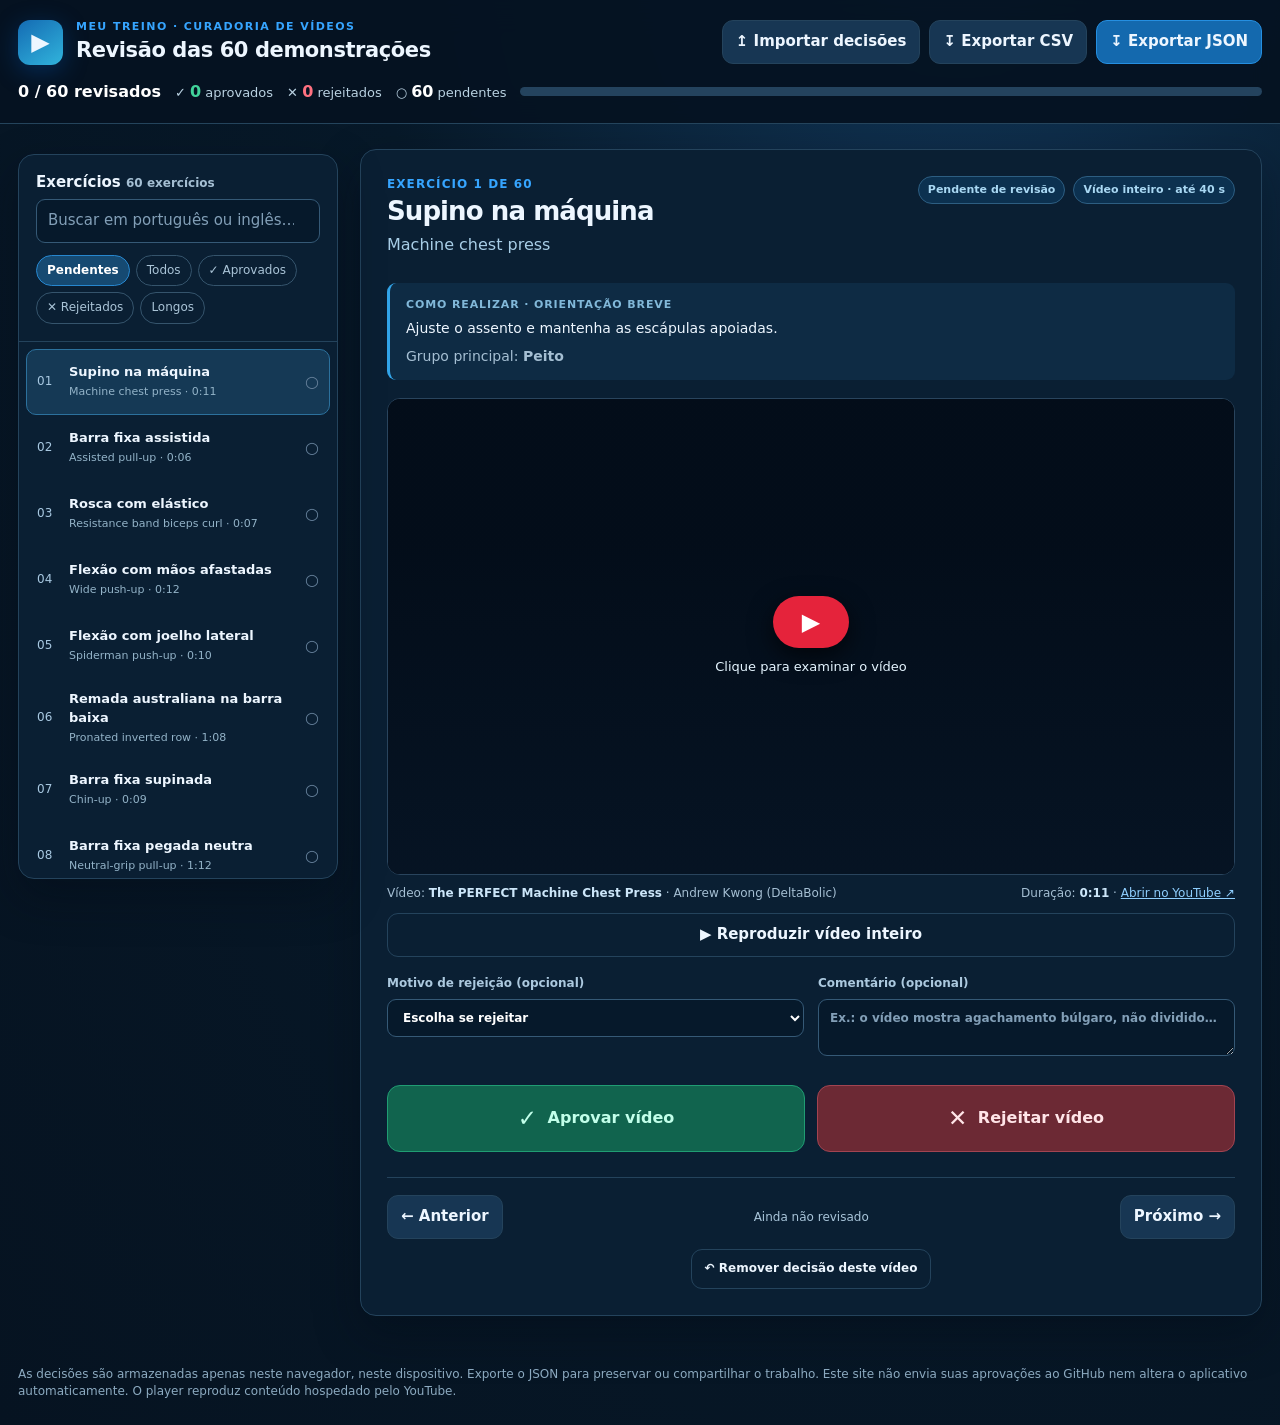
==== docs/revisor-videos/index.html @ c3086490 "Adiciona site de revisao dos 60 videos" ====
<!doctype html>
<html lang="pt-BR">
<head>
<meta charset="utf-8"><meta name="viewport" content="width=device-width,initial-scale=1">
<meta name="theme-color" content="#061321"><meta name="description" content="Revisor manual de 60 vídeos demonstrativos de exercícios para o aplicativo Meu Treino.">
<title>Revisor de vídeos — Meu Treino</title>
<style>:root{color-scheme:dark;--bg:#061321;--panel:#0c2135;--panel2:#102c44;--panel3:#173653;--line:#24435c;--text:#edf6ff;--muted:#a5bfd3;--blue:#36a5ff;--green:#41d39a;--red:#ff7180;--yellow:#ffcf6e;--r:16px}*{box-sizing:border-box}html{scroll-behavior:smooth}body{margin:0;background:radial-gradient(ellipse at 75% -20%,#133b60 0%,#071929 45%,#061321 100%);color:var(--text);font:15px/1.45 system-ui,-apple-system,"Segoe UI",sans-serif}button,input,textarea,select{font:inherit}button{cursor:pointer}button:focus-visible,input:focus-visible,select:focus-visible,textarea:focus-visible,a:focus-visible{outline:3px solid #7cc7ff;outline-offset:2px}a{color:#8fcfff}header{border-bottom:1px solid #24445c;background:rgba(6,19,33,.94);padding:19px max(18px,calc((100vw - 1360px)/2));position:sticky;top:0;z-index:10;backdrop-filter:blur(16px)}.head-row{display:flex;gap:20px;justify-content:space-between;align-items:center;flex-wrap:wrap}.brand{display:flex;align-items:center;gap:13px}.mark{display:grid;place-items:center;width:45px;height:45px;border-radius:12px;background:linear-gradient(145deg,#146bb3,#31b4dc);font-size:24px;box-shadow:0 6px 25px #0652ad66}.eyebrow{font-size:11px;text-transform:uppercase;letter-spacing:.13em;color:var(--blue);font-weight:700}h1{font-size:21px;margin:0;font-weight:800;letter-spacing:-.02em}h2{margin:0 0 2px;font-size:26px;letter-spacing:-.035em}h3{margin:0 0 6px;font-size:15px}.muted{color:var(--muted)}.small{font-size:12px}.head-actions{display:flex;gap:9px;align-items:center;flex-wrap:wrap}.btn{border:1px solid var(--line);background:var(--panel3);color:var(--text);padding:10px 13px;border-radius:11px;font-weight:650;transition:.15s ease}.btn:hover{filter:brightness(1.17)}.btn:disabled{opacity:.45;cursor:not-allowed}.btn.primary{background:#1469ae;border-color:#258fe1}.btn.ghost{background:transparent}.stats{display:flex;gap:14px;align-items:center;flex-wrap:wrap;margin-top:15px}.stat{font-size:13px;color:#bad2e2}.stat strong{font-size:16px;color:white}.stat.ok strong{color:var(--green)}.stat.no strong{color:var(--red)}.track{background:#24435e;border-radius:99px;height:9px;overflow:hidden;flex:1;min-width:150px}.track-fill{height:100%;background:linear-gradient(90deg,#1a85dd,#47d4b4);width:0;transition:width .2s}.wrap{max-width:1380px;margin:0 auto;padding:25px 18px 50px;display:grid;grid-template-columns:minmax(265px,320px) minmax(0,1fr);gap:22px;align-items:start}.sidebar,.maincard{border:1px solid var(--line);background:#0a1f33;border-radius:var(--r);box-shadow:0 18px 45px #020b1560}.sidebar{position:sticky;top:154px;max-height:calc(100vh - 175px);display:flex;flex-direction:column;overflow:hidden}.sidebar-top{padding:17px;border-bottom:1px solid var(--line)}.sidebar-top .muted{font-size:12px}input[type="search"],input[type="number"],textarea,select{background:#06192b;border:1px solid #355976;border-radius:9px;color:white;padding:10px 11px;width:100%}input[type="search"]::placeholder,textarea::placeholder{color:#829fb7}.filters{display:flex;gap:6px;flex-wrap:wrap;margin-top:12px}.filter{border:1px solid #35546c;border-radius:99px;background:transparent;color:#aac4d7;padding:6px 10px;font-size:12px}.filter.active{background:#164a72;border-color:#2787cf;color:white;font-weight:700}.item-list{overflow:auto;padding:7px;scrollbar-color:#3a5971 transparent}.nav-item{display:flex;text-align:left;gap:10px;align-items:center;border:1px solid transparent;background:transparent;color:var(--text);width:100%;padding:10px;border-radius:10px;min-height:66px}.nav-item:hover{background:#183750}.nav-item.current{background:#153955;border-color:#2c719d}.nav-num{color:#a8c8e1;font-variant-numeric:tabular-nums;font-size:12px;min-width:22px}.nav-title{font-size:13px;font-weight:680;display:block}.nav-sub{font-size:11px;color:#93b3c8;display:block;margin-top:2px}.nav-status{margin-left:auto;font-size:16px}.nav-status.ok{color:var(--green)}.nav-status.no{color:var(--red)}.nav-status.wait{color:#647f99}.maincard{padding:26px}.main-top{display:flex;justify-content:space-between;gap:18px;align-items:start;flex-wrap:wrap}.counter{color:var(--blue);font-size:12px;font-weight:750;letter-spacing:.09em;text-transform:uppercase}.english{font-size:16px;color:#a8cee7;margin:1px 0 10px}.chipline{display:flex;gap:8px;flex-wrap:wrap;align-items:center}.chip{font-size:11px;font-weight:750;border:1px solid #2d5e82;color:#a9d8f3;background:#0c3150;padding:5px 9px;border-radius:99px}.chip.warn{border-color:#8c6933;background:#3a2d1e;color:#ffd58a}.chip.ok{border-color:#327765;background:#13473e;color:#6ff2c1}.chip.no{border-color:#853a47;background:#481d30;color:#ffb3bd}.info-card{margin-top:17px;background:#0e2b44;border-left:3px solid #32a4e8;border-radius:9px;padding:14px 16px}.info-card .label{display:block;font-size:11px;color:#81b8d9;text-transform:uppercase;font-weight:750;letter-spacing:.08em;margin-bottom:5px}.info-card p{margin:0;font-size:14px}.warning{margin-top:12px;border:1px solid #835f36;background:#352919;padding:12px 14px;border-radius:10px;color:#ffdfa4;font-size:13px}.video-area{margin-top:18px;display:grid;grid-template-columns:minmax(0,1fr);gap:10px}.screen{position:relative;width:100%;aspect-ratio:16/9;min-height:225px;background:#020b16;border:1px solid #29445d;border-radius:13px;overflow:hidden}.screen iframe{width:100%;height:100%;border:0;display:block}.poster{position:absolute;inset:0;display:grid;place-content:center;text-align:center;background:#020a15;isolation:isolate}.poster:before{content:"";position:absolute;inset:0;background:linear-gradient(0deg,#071627ef 0%,#06152555 70%),var(--thumb) center/cover;z-index:-1;opacity:.85}.play{background:#e5233b;border:0;color:white;border-radius:99px;width:76px;height:52px;font-size:24px;box-shadow:0 8px 25px #000a;margin:auto auto 10px}.poster span{font-size:13px;color:#e5f5ff}.video-meta{display:flex;justify-content:space-between;gap:10px;flex-wrap:wrap;font-size:12px;color:var(--muted)}.video-meta b{color:#cce6f9}.clipbox{margin-top:20px;background:#102b44;border:1px solid #335b78;border-radius:13px;padding:17px}.clipbox .clip-header{display:flex;gap:12px;justify-content:space-between;align-items:center;flex-wrap:wrap}.clip-fields{display:grid;grid-template-columns:1fr 1fr;gap:14px;margin:13px 0}.clip-fields label{display:block;font-size:12px;font-weight:700;color:#b4cee1}.clip-fields input{margin-top:7px}.clip-tip{font-size:12px;color:#e0c994;margin-top:8px}.actions{display:grid;grid-template-columns:1fr 1fr;gap:12px;margin-top:24px}.choice{border:1px solid transparent;border-radius:13px;padding:16px 10px;font-size:16px;font-weight:780}.choice.approve{background:#11644e;color:#c2ffea;border-color:#209d73}.choice.reject{background:#6c2934;color:#ffe5e8;border-color:#a24451}.choice:hover{filter:brightness(1.15)}.choice .big{font-size:23px;vertical-align:middle;margin-right:5px}.notes{margin-top:18px;display:grid;grid-template-columns:1fr 1fr;gap:14px}.notes label{font-size:12px;color:#acc9df;font-weight:650;display:block}.notes label>*{margin-top:7px}.footnav{display:flex;align-items:center;justify-content:space-between;gap:10px;margin-top:25px;padding-top:17px;border-top:1px solid var(--line)}.statusline{font-size:12px;color:#a9c5da}.notice{max-width:1380px;padding:0 18px 25px;margin:auto;color:#8caac0;font-size:12px}.notice a{color:#9ed5ff}.empty{padding:20px 14px;color:#90b1c6;text-align:center;font-size:13px}.toggle{display:flex;gap:7px;align-items:center;font-size:12px;color:var(--muted)}@media(max-width:860px){header{position:static;padding:16px}.wrap{display:block;padding:15px}.sidebar{position:static;max-height:none;margin-bottom:15px}.item-list{display:flex;max-height:135px;overflow-x:auto;overflow-y:hidden}.nav-item{flex:0 0 210px}.maincard{padding:18px}.stats{gap:9px}.track{flex-basis:100%}.notes{grid-template-columns:1fr}}@media(max-width:450px){.head-actions{width:100%}.head-actions .btn{flex:1;font-size:12px}.actions{gap:8px}.choice{padding:13px 4px;font-size:13px}h2{font-size:23px}.clip-fields{gap:8px}.stat{font-size:11px}.brand h1{font-size:17px}}
</style>
</head>
<body>
<header>
  <div class="head-row">
    <div class="brand"><div class="mark" aria-hidden="true">▶</div><div><div class="eyebrow">Meu Treino · Curadoria de vídeos</div><h1>Revisão das 60 demonstrações</h1></div></div>
    <div class="head-actions">
      <button class="btn" type="button" id="importBtn">↥ Importar decisões</button>
      <button class="btn" type="button" id="exportCsv">↧ Exportar CSV</button>
      <button class="btn primary" type="button" id="exportJson">↧ Exportar JSON</button>
      <input type="file" id="importFile" accept=".json,application/json" hidden>
    </div>
  </div>
  <div class="stats" aria-live="polite">
    <div class="stat"><strong id="progressText">0 / 60 revisados</strong></div>
    <div class="stat ok">✓ <strong id="approvedCount">0</strong> aprovados</div>
    <div class="stat no">✕ <strong id="rejectedCount">0</strong> rejeitados</div>
    <div class="stat">○ <strong id="pendingCount">60</strong> pendentes</div>
    <div class="track" title="Progresso geral"><div class="track-fill" id="progressFill"></div></div>
  </div>
</header>
<div class="wrap">
  <aside class="sidebar" aria-label="Lista de exercícios">
    <div class="sidebar-top">
      <h3>Exercícios <span class="muted" id="visibleCount"></span></h3>
      <input id="search" type="search" autocomplete="off" placeholder="Buscar em português ou inglês…" aria-label="Buscar exercício">
      <div class="filters" aria-label="Filtrar exercícios">
        <button class="filter active" data-filter="pending" type="button">Pendentes</button>
        <button class="filter" data-filter="all" type="button">Todos</button>
        <button class="filter" data-filter="approved" type="button">✓ Aprovados</button>
        <button class="filter" data-filter="rejected" type="button">✕ Rejeitados</button>
        <button class="filter" data-filter="long" type="button">Longos</button>
      </div>
    </div>
    <div class="item-list" id="list" role="navigation"></div>
  </aside>
  <main class="maincard" id="maincard">
    <div class="main-top">
      <div><div class="counter" id="counter">Exercício 1 de 60</div><h2 id="namePt"></h2><div class="english" id="nameEn"></div></div>
      <div class="chipline"><span class="chip" id="statusChip">Pendente</span><span class="chip" id="durationChip"></span></div>
    </div>
    <div class="info-card"><span class="label">Como realizar · orientação breve</span><p id="description"></p><p class="small muted" style="margin-top:8px">Grupo principal: <strong id="muscle"></strong></p></div>
    <div class="warning" id="warning" style="display:none"></div>
    <div class="video-area">
      <div class="screen" id="screen" aria-label="Reprodutor do YouTube"></div>
      <div class="video-meta"><span>Vídeo: <b id="videoTitle"></b> · <span id="channel"></span></span><span>Duração: <b id="duration"></b> · <a id="videoLink" target="_blank" rel="noopener noreferrer">Abrir no YouTube ↗</a></span></div>
      <button class="btn ghost" type="button" id="entire">▶ Reproduzir vídeo completo</button>
    </div>
    <section class="clipbox" id="clipbox" style="display:none" aria-label="Definir trecho demonstrativo">
      <div class="clip-header"><h3>✂ Selecionar trecho da demonstração</h3><span class="chip warn">Máximo de 40 segundos</span></div>
      <p class="muted small">Este vídeo é mais longo. Assista ao original para localizar o movimento completo e deixe, se possível, 2–4 segundos antes e depois. Não há trecho previamente verificado.</p>
      <div class="clip-fields"><label>Início (segundos)<input id="start" type="number" min="0" step="1" placeholder="Ex.: 12"></label><label>Fim (segundos)<input id="end" type="number" min="1" step="1" placeholder="Ex.: 42"></label></div>
      <button id="previewClip" class="btn primary" type="button">▶ Reproduzir trecho selecionado</button>
      <div id="clipValidity" class="clip-tip" role="status"></div>
    </section>
    <div class="notes">
      <label>Motivo de rejeição (opcional)<select id="reason"><option value="">Escolha se rejeitar</option><option value="exercicio_errado">Exercício/variante incorreto</option><option value="tecnica_inadequada">Demonstração tecnicamente inadequada</option><option value="video_nao_abre">Vídeo não abre ou está indisponível</option><option value="trecho_indisponivel">Não há trecho demonstrativo adequado</option><option value="outro">Outro motivo</option></select></label>
      <label>Comentário (opcional)<textarea id="observation" rows="2" placeholder="Ex.: o vídeo mostra agachamento búlgaro, não dividido…"></textarea></label>
    </div>
    <div class="actions"><button class="choice approve" type="button" id="approve"><span class="big">✓</span> Aprovar vídeo</button><button class="choice reject" type="button" id="reject"><span class="big">✕</span> Rejeitar vídeo</button></div>
    <div class="footnav"><button class="btn" type="button" id="prev">← Anterior</button><span class="statusline" id="reviewState">Pendente</span><button class="btn" type="button" id="next">Próximo →</button></div>
    <div style="text-align:center;margin-top:10px"><button id="clear" type="button" class="btn ghost small">↶ Remover decisão deste vídeo</button></div>
  </main>
</div>
<div class="notice">As decisões são armazenadas apenas neste navegador, neste dispositivo. Exporte o JSON para preservar ou compartilhar o trabalho. Este site não envia suas aprovações ao GitHub nem altera o aplicativo automaticamente. O player reproduz conteúdo hospedado pelo YouTube.</div>
<script id="dataset" type="application/json">{
  "version": "1.0",
  "origin": "Auditoria-60-videos-MeuTreino",
  "total": 60,
  "items": [
    {
      "id": "machinepress",
      "pt": "Supino na máquina",
      "en": "Machine chest press",
      "description": "Ajuste o assento e mantenha as escápulas apoiadas.",
      "muscle": "Peito",
      "youtubeId": "Qu7-ceCvq7w",
      "youtubeTitle": "The PERFECT Machine Chest Press",
      "channel": "Andrew Kwong (DeltaBolic)",
      "duration": 11,
      "warnings": [],
      "inBrazil": true,
      "embeddable": true
    },
    {
      "id": "pullup",
      "pt": "Barra fixa assistida",
      "en": "Assisted pull-up",
      "description": "Utilize assistência adequada para manter o controle.",
      "muscle": "Costas",
      "youtubeId": "COJxBrntnJY",
      "youtubeTitle": "Resistance Band Assisted Pullups",
      "channel": "Progression Training",
      "duration": 6,
      "warnings": [
        "Titulos diferentes; conferir variante, equipamento e execucao"
      ],
      "inBrazil": true,
      "embeddable": true
    },
    {
      "id": "bandcurl",
      "pt": "Rosca com elástico",
      "en": "Resistance band biceps curl",
      "description": "Mantenha os cotovelos próximos ao corpo.",
      "muscle": "Braços",
      "youtubeId": "20xtfGZ37nw",
      "youtubeTitle": "Resistance Band Bicep Curl",
      "channel": "LGN Lyfestile",
      "duration": 7,
      "warnings": [],
      "inBrazil": true,
      "embeddable": true
    },
    {
      "id": "widepush",
      "pt": "Flexão com mãos afastadas",
      "en": "Wide push-up",
      "description": "Não abra exageradamente os cotovelos nem force a amplitude.",
      "muscle": "Peito",
      "youtubeId": "skWcxqxh2qw",
      "youtubeTitle": "Wide Pushups",
      "channel": "Clayton Echard",
      "duration": 12,
      "warnings": [
        "Titulos diferentes; conferir variante, equipamento e execucao"
      ],
      "inBrazil": true,
      "embeddable": true
    },
    {
      "id": "spidermanpush",
      "pt": "Flexão com joelho lateral",
      "en": "Spiderman push-up",
      "description": "Aproxime o joelho do cotovelo sem rodar excessivamente o quadril.",
      "muscle": "Peito",
      "youtubeId": "o7hoH-AsAqs",
      "youtubeTitle": "Spiderman Pushups",
      "channel": "Tony Duggan",
      "duration": 10,
      "warnings": [
        "Titulos diferentes; conferir variante, equipamento e execucao"
      ],
      "inBrazil": true,
      "embeddable": true
    },
    {
      "id": "invertedrow",
      "pt": "Remada australiana na barra baixa",
      "en": "Pronated inverted row",
      "description": "Mantenha tronco rígido e puxe o peito em direção à barra.",
      "muscle": "Costas",
      "youtubeId": "JdApfXGVaS4",
      "youtubeTitle": "Prone Grip Inverted Rows",
      "channel": "FITTR",
      "duration": 68,
      "warnings": [
        "Titulos diferentes; conferir variante, equipamento e execucao"
      ],
      "inBrazil": true,
      "embeddable": true
    },
    {
      "id": "chinup",
      "pt": "Barra fixa supinada",
      "en": "Chin-up",
      "description": "Puxe sem chutar as pernas, mantendo pescoço neutro.",
      "muscle": "Costas",
      "youtubeId": "jIvbJzs1V4I",
      "youtubeTitle": "Chin ups #howtoexercise #chinups #upperbodyworkout",
      "channel": "FIT Sisters - Lucy & Rosie",
      "duration": 9,
      "warnings": [
        "Titulos diferentes; conferir variante, equipamento e execucao"
      ],
      "inBrazil": true,
      "embeddable": true
    },
    {
      "id": "neutralpull",
      "pt": "Barra fixa pegada neutra",
      "en": "Neutral-grip pull-up",
      "description": "Utilize barra adequada para pegada neutra sem torcer os punhos.",
      "muscle": "Costas",
      "youtubeId": "sXncV9s_-TU",
      "youtubeTitle": "Neutral Close Grip Pull Ups",
      "channel": "FITTR",
      "duration": 72,
      "warnings": [
        "Titulos diferentes; conferir variante, equipamento e execucao"
      ],
      "inBrazil": true,
      "embeddable": true
    },
    {
      "id": "wallseat",
      "pt": "Agachamento isométrico na parede",
      "en": "Wall sit",
      "description": "Mantenha joelhos alinhados aos pés e não prenda a respiração.",
      "muscle": "Pernas",
      "youtubeId": "mDdLC-yKudY",
      "youtubeTitle": "How to do a wall sit",
      "channel": "YOGABODY",
      "duration": 15,
      "warnings": [
        "Titulos diferentes; conferir variante, equipamento e execucao"
      ],
      "inBrazil": true,
      "embeddable": true
    },
    {
      "id": "jumpsquat",
      "pt": "Agachamento com salto",
      "en": "Jump squat",
      "description": "Aterrisse suavemente e suspenda se houver dor articular.",
      "muscle": "Pernas",
      "youtubeId": "3HVpfJfgN_o",
      "youtubeTitle": "Jump Squat",
      "channel": "FITTR",
      "duration": 59,
      "warnings": [
        "Titulos diferentes; conferir variante, equipamento e execucao"
      ],
      "inBrazil": true,
      "embeddable": true
    },
    {
      "id": "pistolsquat",
      "pt": "Agachamento pistola",
      "en": "Pistol squat",
      "description": "Execute apenas com mobilidade e força suficientes.",
      "muscle": "Pernas",
      "youtubeId": "fUGQ7oMEIFI",
      "youtubeTitle": "4 Best Pistol Squat Progressions",
      "channel": "Marie Steffen - The Art of Health",
      "duration": 16,
      "warnings": [
        "Titulos diferentes; conferir variante, equipamento e execucao",
        "O título mostra progressões; confirme se o agachamento pistola completo aparece."
      ],
      "inBrazil": true,
      "embeddable": true
    },
    {
      "id": "forwardlunge",
      "pt": "Afundo à frente",
      "en": "Forward lunge",
      "description": "Pise de forma controlada sem colapsar o joelho para dentro.",
      "muscle": "Pernas",
      "youtubeId": "h52DNvumIyM",
      "youtubeTitle": "Bodyweight Forward Lunge",
      "channel": "ONI",
      "duration": 16,
      "warnings": [],
      "inBrazil": true,
      "embeddable": true
    },
    {
      "id": "latlunge",
      "pt": "Afundo lateral",
      "en": "Lateral lunge",
      "description": "Transfira o peso para uma perna sem perder estabilidade.",
      "muscle": "Pernas",
      "youtubeId": "BHvVGnwp3Yg",
      "youtubeTitle": "How to Do Side Lunges 🍑  #fitness #sports #shorts",
      "channel": "НИКИТА | ПРОСТО ДВИГАЙСЯ",
      "duration": 18,
      "warnings": [
        "Titulos diferentes; conferir variante, equipamento e execucao"
      ],
      "inBrazil": true,
      "embeddable": true
    },
    {
      "id": "splitbw",
      "pt": "Agachamento dividido sem carga",
      "en": "Bodyweight split squat",
      "description": "Mantenha um pé à frente do outro e flexione ambos os joelhos.",
      "muscle": "Pernas",
      "youtubeId": "W7_JqDzHsZE",
      "youtubeTitle": "Split Squats | How To | Proper Form & Technique",
      "channel": "FITTR",
      "duration": 56,
      "warnings": [
        "Titulos diferentes; conferir variante, equipamento e execucao"
      ],
      "inBrazil": true,
      "embeddable": true
    },
    {
      "id": "curtsylunge",
      "pt": "Afundo cruzado",
      "en": "Curtsy lunge",
      "description": "Cruze a perna para trás sem forçar a rotação do joelho.",
      "muscle": "Glúteos",
      "youtubeId": "1f0QR8F5nzY",
      "youtubeTitle": "Curtsy Lunges",
      "channel": "FITTR",
      "duration": 67,
      "warnings": [
        "Titulos diferentes; conferir variante, equipamento e execucao"
      ],
      "inBrazil": true,
      "embeddable": true
    },
    {
      "id": "jumplunge",
      "pt": "Afundo com salto alternado",
      "en": "Alternating jumping lunge",
      "description": "Aterrisse suavemente, dominando antes a versão sem salto.",
      "muscle": "Pernas",
      "youtubeId": "MiHy1Ijxqeo",
      "youtubeTitle": "Bodyweight Jumping Lunges Alternating",
      "channel": "ONI",
      "duration": 10,
      "warnings": [],
      "inBrazil": true,
      "embeddable": true
    },
    {
      "id": "glutebridgeone",
      "pt": "Ponte de glúteos unilateral",
      "en": "Single-leg glute bridge",
      "description": "Eleve o quadril sem deixar a pelve girar.",
      "muscle": "Glúteos",
      "youtubeId": "qB_bC7-CQjI",
      "youtubeTitle": "Single leg glute bridge",
      "channel": "Flood City Performance",
      "duration": 6,
      "warnings": [
        "Titulos diferentes; conferir variante, equipamento e execucao"
      ],
      "inBrazil": true,
      "embeddable": true
    },
    {
      "id": "superman",
      "pt": "Extensão lombar no solo",
      "en": "Superman hold",
      "description": "Eleve braços e pernas pouco, sem forçar a lombar.",
      "muscle": "Costas",
      "youtubeId": "eKB5rv5c7FQ",
      "youtubeTitle": "Superman Hold",
      "channel": "Coach Nelsinho",
      "duration": 5,
      "warnings": [],
      "inBrazil": true,
      "embeddable": true
    },
    {
      "id": "hollowrock",
      "pt": "Hollow body rock",
      "en": "Hollow body rock",
      "description": "Balance lentamente sem perder a posição abdominal.",
      "muscle": "Abdômen",
      "youtubeId": "p7j02V1fIzU",
      "youtubeTitle": "The Hollow Rock",
      "channel": "CrossFit",
      "duration": 31,
      "warnings": [],
      "inBrazil": true,
      "embeddable": true
    },
    {
      "id": "bicyclecrunch",
      "pt": "Abdominal bicicleta",
      "en": "Bicycle crunch",
      "description": "Gire o tronco com controle sem puxar a cabeça.",
      "muscle": "Abdômen",
      "youtubeId": "COiLIPQDMnA",
      "youtubeTitle": "Bicycle Crunch",
      "channel": "FITTR",
      "duration": 75,
      "warnings": [
        "Titulos diferentes; conferir variante, equipamento e execucao"
      ],
      "inBrazil": true,
      "embeddable": true
    },
    {
      "id": "bearcrawl",
      "pt": "Deslocamento em quatro apoios (bear crawl)",
      "en": "Bear crawl",
      "description": "Desloque mãos e pés lentamente sem balançar a pelve.",
      "muscle": "Abdômen",
      "youtubeId": "oMIwsHK6DyQ",
      "youtubeTitle": "LOW KNEES BEAR CRAWL Bodyweight Strength Exercise Tutorial #shorts",
      "channel": "Human 2.0 Rehab",
      "duration": 59,
      "warnings": [
        "Titulos diferentes; conferir variante, equipamento e execucao"
      ],
      "inBrazil": true,
      "embeddable": true
    },
    {
      "id": "mountainclimber",
      "pt": "Escalador (mountain climber)",
      "en": "Mountain climber",
      "description": "Traga os joelhos ao peito preservando a prancha.",
      "muscle": "Abdômen",
      "youtubeId": "7W4JEfEKuC4",
      "youtubeTitle": "How to make progress with your mountain climbers 🔥 #shorts",
      "channel": "LisaFiitt Workouts",
      "duration": 8,
      "warnings": [],
      "inBrazil": true,
      "embeddable": true
    },
    {
      "id": "hangingknee",
      "pt": "Elevação de joelhos suspenso",
      "en": "Hanging knee raise",
      "description": "Evite balanço e suba os joelhos com contração abdominal.",
      "muscle": "Abdômen",
      "youtubeId": "9qCRbu88hVY",
      "youtubeTitle": "Hanging Leg Lift",
      "channel": "FITTR",
      "duration": 68,
      "warnings": [
        "Titulos diferentes; conferir variante, equipamento e execucao",
        "O título menciona elevação de pernas; confirme se mostra elevação de joelhos."
      ],
      "inBrazil": true,
      "embeddable": true
    },
    {
      "id": "hangingleg",
      "pt": "Elevação de pernas suspenso",
      "en": "Hanging leg raise",
      "description": "Progrida após dominar o exercício com joelhos flexionados.",
      "muscle": "Abdômen",
      "youtubeId": "3lykYcUcWNo",
      "youtubeTitle": "Hanging Leg Raises",
      "channel": "FITTR",
      "duration": 65,
      "warnings": [
        "Titulos diferentes; conferir variante, equipamento e execucao"
      ],
      "inBrazil": true,
      "embeddable": true
    },
    {
      "id": "lsitparallels",
      "pt": "L-sit nas paralelas",
      "en": "L-sit on parallettes",
      "description": "Sustente os ombros deprimidos e progrida em tempo curto.",
      "muscle": "Abdômen",
      "youtubeId": "2UJaAnacHmI",
      "youtubeTitle": "L-Sit on Parallettes",
      "channel": "ZOAR Fitness",
      "duration": 6,
      "warnings": [],
      "inBrazil": true,
      "embeddable": true
    },
    {
      "id": "dbfloorpress",
      "pt": "Supino no chão com halteres",
      "en": "Dumbbell floor press",
      "description": "Apoie os braços no solo e evite bater os cotovelos.",
      "muscle": "Peito",
      "youtubeId": "O1x7AoUf5Vs",
      "youtubeTitle": "The dumbbell floor press is a great exercise that can target different areas",
      "channel": "Clans Master",
      "duration": 12,
      "warnings": [],
      "inBrazil": true,
      "embeddable": true
    },
    {
      "id": "dbinclinepress",
      "pt": "Supino inclinado com halteres",
      "en": "Incline dumbbell press",
      "description": "Ajuste o banco numa inclinação moderada e controle a carga.",
      "muscle": "Peito",
      "youtubeId": "8fXfwG4ftaQ",
      "youtubeTitle": "The PERFECT Incline Dumbbell Chest Press",
      "channel": "Andrew Kwong (DeltaBolic)",
      "duration": 12,
      "warnings": [],
      "inBrazil": true,
      "embeddable": true
    },
    {
      "id": "dbinclinefly",
      "pt": "Crucifixo inclinado com halteres",
      "en": "Incline dumbbell fly",
      "description": "Faça arco confortável com cargas leves e controladas.",
      "muscle": "Peito",
      "youtubeId": "_8mLd6uZhYU",
      "youtubeTitle": "The Dumbbell Incline Fly is a great Chest exercise - Save and try your next workout",
      "channel": "Lyfta",
      "duration": 7,
      "warnings": [
        "Titulos diferentes; conferir variante, equipamento e execucao"
      ],
      "inBrazil": true,
      "embeddable": true
    },
    {
      "id": "dbpullover",
      "pt": "Pullover com halter no banco",
      "en": "Dumbbell pullover",
      "description": "Mova ombros com amplitude confortável e tronco estável.",
      "muscle": "Costas",
      "youtubeId": "IOUGEVI_d3g",
      "youtubeTitle": "Dumbbell Pullover",
      "channel": "FITTR",
      "duration": 77,
      "warnings": [
        "Titulos diferentes; conferir variante, equipamento e execucao"
      ],
      "inBrazil": true,
      "embeddable": true
    },
    {
      "id": "dbchestrow",
      "pt": "Remada com peito apoiado",
      "en": "Chest-supported dumbbell row",
      "description": "Apoie o tórax no banco inclinado para evitar balanço.",
      "muscle": "Costas",
      "youtubeId": "2ByilQ4NaAs",
      "youtubeTitle": "The PERFECT Chest-Supported Dumbbell Rows",
      "channel": "Andrew Kwong (DeltaBolic)",
      "duration": 18,
      "warnings": [],
      "inBrazil": true,
      "embeddable": true
    },
    {
      "id": "dbreversefly",
      "pt": "Crucifixo invertido com halteres",
      "en": "Dumbbell reverse fly",
      "description": "Abra os braços suavemente com tronco estável.",
      "muscle": "Ombros",
      "youtubeId": "LsT-bR_zxLo",
      "youtubeTitle": "The PERFECT Dumbbell Rear Delt Fly (DO THIS!)",
      "channel": "Andrew Kwong (DeltaBolic)",
      "duration": 11,
      "warnings": [],
      "inBrazil": true,
      "embeddable": true
    },
    {
      "id": "dbshrug",
      "pt": "Encolhimento com halteres",
      "en": "Dumbbell shrug",
      "description": "Eleve ombros verticalmente sem rodá-los.",
      "muscle": "Costas",
      "youtubeId": "rFsSeClGnNA",
      "youtubeTitle": "❌ You're Doing Dumbbell Shrugs WRONG!",
      "channel": "Andrew Kwong (DeltaBolic)",
      "duration": 15,
      "warnings": [
        "O título fala em erros na execução. Confira se o movimento correto aparece claramente."
      ],
      "inBrazil": true,
      "embeddable": true
    },
    {
      "id": "dbhammer",
      "pt": "Rosca martelo",
      "en": "Hammer curl",
      "description": "Mantenha as palmas voltadas uma para a outra.",
      "muscle": "Braços",
      "youtubeId": "BDpA9e9sZk0",
      "youtubeTitle": "Alternating DB Hammer Curls",
      "channel": "Girls Gone Strong | Women's Health & Fitness",
      "duration": 12,
      "warnings": [
        "Titulos diferentes; conferir variante, equipamento e execucao"
      ],
      "inBrazil": true,
      "embeddable": true
    },
    {
      "id": "dbconcentration",
      "pt": "Rosca concentrada",
      "en": "Concentration curl",
      "description": "Apoie o braço na coxa e evite balanço.",
      "muscle": "Braços",
      "youtubeId": "EjUnEEfTSEY",
      "youtubeTitle": "❌ Concentration Curl Mistakes You Need To FIX",
      "channel": "Andrew Kwong (DeltaBolic)",
      "duration": 11,
      "warnings": [
        "O título trata de erros frequentes. Verifique se há uma demonstração adequada."
      ],
      "inBrazil": true,
      "embeddable": true
    },
    {
      "id": "dbinclinecurl",
      "pt": "Rosca inclinada com halteres",
      "en": "Incline dumbbell curl",
      "description": "Deixe os braços estáveis e não eleve os ombros.",
      "muscle": "Braços",
      "youtubeId": "uCUaRFlA9vE",
      "youtubeTitle": "How to Perform the PERFECT Incline Bicep Curl",
      "channel": "Andrew Kwong (DeltaBolic)",
      "duration": 13,
      "warnings": [],
      "inBrazil": true,
      "embeddable": true
    },
    {
      "id": "dbzottman",
      "pt": "Rosca Zottman",
      "en": "Zottman curl",
      "description": "Gire os punhos gradualmente na fase descendente.",
      "muscle": "Braços",
      "youtubeId": "8Ubr8L_vo1Q",
      "youtubeTitle": "DB Zottman Curls",
      "channel": "Tiffany LeRoy - Envision Personalized Training ",
      "duration": 14,
      "warnings": [],
      "inBrazil": true,
      "embeddable": true
    },
    {
      "id": "dbskullcrusher",
      "pt": "Tríceps testa com halteres",
      "en": "Lying dumbbell triceps extension",
      "description": "Desça perto da cabeça com controle e carga leve.",
      "muscle": "Braços",
      "youtubeId": "arjVHiPdNOE",
      "youtubeTitle": "✅Do vs Don’t ❌  lying tricep extensions tips💫 #triceps",
      "channel": "DilekFit",
      "duration": 8,
      "warnings": [
        "O vídeo compara execução correta e incorreta. Confirme qual parte deve ser usada."
      ],
      "inBrazil": true,
      "embeddable": true
    },
    {
      "id": "dbsplitsquat",
      "pt": "Agachamento dividido com halteres",
      "en": "Dumbbell split squat",
      "description": "Mantenha tronco neutro e avance em amplitude controlada.",
      "muscle": "Pernas",
      "youtubeId": "or1frhkjBDc",
      "youtubeTitle": "Bulgarian Split Squat Setup & Form Tips (DO THIS!)",
      "channel": "Andrew Kwong (DeltaBolic)",
      "duration": 16,
      "warnings": [
        "O vídeo menciona agachamento búlgaro. Verifique se corresponde ao agachamento dividido cadastrado."
      ],
      "inBrazil": true,
      "embeddable": true
    },
    {
      "id": "bbincline",
      "pt": "Supino inclinado com barra",
      "en": "Incline barbell bench press",
      "description": "Ajuste inclinação e use apoio para a barra.",
      "muscle": "Peito",
      "youtubeId": "I9QDN-MWm-A",
      "youtubeTitle": "Barbell Incline Bench Press | How To | Proper Form & Technique",
      "channel": "FITTR",
      "duration": 76,
      "warnings": [
        "Titulos diferentes; conferir variante, equipamento e execucao"
      ],
      "inBrazil": true,
      "embeddable": true
    },
    {
      "id": "bbrow",
      "pt": "Remada curvada com barra",
      "en": "Bent-over barbell row",
      "description": "Mantenha coluna neutra e puxe a barra ao tronco.",
      "muscle": "Costas",
      "youtubeId": "9Gf-Ourup_k",
      "youtubeTitle": "Bent Over Barbell Row - OPEX Exercise Library",
      "channel": "OPEX Fitness",
      "duration": 11,
      "warnings": [
        "Titulos diferentes; conferir variante, equipamento e execucao"
      ],
      "inBrazil": true,
      "embeddable": true
    },
    {
      "id": "bbpushpress",
      "pt": "Push press com barra",
      "en": "Barbell push press",
      "description": "Use impulso curto de pernas e receba a barra com controle.",
      "muscle": "Ombros",
      "youtubeId": "IBgVwW1RLFE",
      "youtubeTitle": "Barbell Push Press",
      "channel": "Physical Balance",
      "duration": 14,
      "warnings": [],
      "inBrazil": true,
      "embeddable": true
    },
    {
      "id": "bbfrontsquat",
      "pt": "Agachamento frontal com barra",
      "en": "Barbell front squat",
      "description": "Mantenha os cotovelos altos e trabalhe com suportes seguros.",
      "muscle": "Pernas",
      "youtubeId": "s2mZmCchsks",
      "youtubeTitle": "Front Squat Movement Demo",
      "channel": "The Active Life",
      "duration": 31,
      "warnings": [
        "Titulos diferentes; conferir variante, equipamento e execucao"
      ],
      "inBrazil": true,
      "embeddable": true
    },
    {
      "id": "bbzercher",
      "pt": "Agachamento Zercher",
      "en": "Zercher squat",
      "description": "Mantenha barra apoiada no antebraço com carga conservadora.",
      "muscle": "Pernas",
      "youtubeId": "tL-sysfKC8c",
      "youtubeTitle": "What is the Zercher Squat good for?",
      "channel": "Movement Physio",
      "duration": 8,
      "warnings": [],
      "inBrazil": true,
      "embeddable": true
    },
    {
      "id": "bbhipthrust",
      "pt": "Elevação pélvica com barra",
      "en": "Barbell hip thrust",
      "description": "Use proteção para a pelve e evite arquear a lombar.",
      "muscle": "Glúteos",
      "youtubeId": "7SCoCTps6t0",
      "youtubeTitle": "How to: Barbell Hip Thrusts #glutes #exercise #workout",
      "channel": "The Movement Collective",
      "duration": 6,
      "warnings": [],
      "inBrazil": true,
      "embeddable": true
    },
    {
      "id": "bblunge",
      "pt": "Afundo com barra",
      "en": "Barbell lunge",
      "description": "Controle equilíbrio com carga moderada.",
      "muscle": "Pernas",
      "youtubeId": "EWBiNhxDnmQ",
      "youtubeTitle": "Exercise Tutorial - How to do barbell lunges",
      "channel": "Conan Sandberg - Sandbox Fitness",
      "duration": 11,
      "warnings": [],
      "inBrazil": true,
      "embeddable": true
    },
    {
      "id": "seatedlegcurl",
      "pt": "Mesa flexora sentada",
      "en": "Seated leg curl",
      "description": "Controle o retorno sem deixar a carga despencar.",
      "muscle": "Pernas",
      "youtubeId": "zDszHA7GnLY",
      "youtubeTitle": "Leg Curl Machine",
      "channel": "FITTR",
      "duration": 65,
      "warnings": [
        "Titulos diferentes; conferir variante, equipamento e execucao"
      ],
      "inBrazil": true,
      "embeddable": true
    },
    {
      "id": "smithsquat",
      "pt": "Agachamento no Smith",
      "en": "Smith machine squat",
      "description": "Regule travas e posicionamento dos pés antes de iniciar.",
      "muscle": "Pernas",
      "youtubeId": "iKCJCydYYrE",
      "youtubeTitle": "✅ The PERFECT Smith Machine Squat",
      "channel": "Andrew Kwong (DeltaBolic)",
      "duration": 10,
      "warnings": [],
      "inBrazil": true,
      "embeddable": true
    },
    {
      "id": "seatedcalf",
      "pt": "Panturrilha sentada na máquina",
      "en": "Seated calf raise",
      "description": "Faça flexão plantar controlada sem saltos.",
      "muscle": "Pernas",
      "youtubeId": "gpXQwBBzRz0",
      "youtubeTitle": "Seated Calf Raise - Machine Demo",
      "channel": "Yaralla Fitness Centre - Clinton",
      "duration": 15,
      "warnings": [],
      "inBrazil": true,
      "embeddable": true
    },
    {
      "id": "cablecurl",
      "pt": "Rosca bíceps na polia baixa",
      "en": "Low cable biceps curl",
      "description": "Mantenha cotovelos estáveis e retorne lentamente.",
      "muscle": "Braços",
      "youtubeId": "CrbTqNOlFgE",
      "youtubeTitle": "✅ The PERFECT Cable Bicep Curl",
      "channel": "Andrew Kwong (DeltaBolic)",
      "duration": 10,
      "warnings": [
        "Titulos diferentes; conferir variante, equipamento e execucao"
      ],
      "inBrazil": true,
      "embeddable": true
    },
    {
      "id": "crunchmachine",
      "pt": "Abdominal na máquina",
      "en": "Ab crunch machine",
      "description": "Flexione o tronco sem puxar pelo pescoço.",
      "muscle": "Abdômen",
      "youtubeId": "b6ONE9Rfgl8",
      "youtubeTitle": "Ab Crunch Machine with Arms up",
      "channel": "Felicia Chabot",
      "duration": 10,
      "warnings": [],
      "inBrazil": true,
      "embeddable": true
    },
    {
      "id": "bandpullapart",
      "pt": "Abertura de elástico (pull-apart)",
      "en": "Resistance band pull-apart",
      "description": "Abra o elástico à frente com ombros baixos.",
      "muscle": "Costas",
      "youtubeId": "Jcn93rBhUps",
      "youtubeTitle": "Pull-Apart | Resistance Bands",
      "channel": "STRAFFR",
      "duration": 6,
      "warnings": [],
      "inBrazil": true,
      "embeddable": true
    },
    {
      "id": "bandexternal",
      "pt": "Rotação externa de ombros com elástico",
      "en": "Shoulder external rotation with band",
      "description": "Mantenha cotovelo junto ao corpo e use pouca resistência.",
      "muscle": "Ombros",
      "youtubeId": "7DqYesMRkzU",
      "youtubeTitle": "Shoulder External Rotation with Band",
      "channel": "Proformance Sports Rehab & Nutrition",
      "duration": 11,
      "warnings": [],
      "inBrazil": true,
      "embeddable": true
    },
    {
      "id": "bandsquat",
      "pt": "Agachamento com elástico",
      "en": "Resistance band squat",
      "description": "Posicione a resistência sem prender articulações.",
      "muscle": "Pernas",
      "youtubeId": "EUmcsU8tQF4",
      "youtubeTitle": "Resistance Tube Squats",
      "channel": "FITTR",
      "duration": 80,
      "warnings": [
        "Titulos diferentes; conferir variante, equipamento e execucao"
      ],
      "inBrazil": true,
      "embeddable": true
    },
    {
      "id": "kbgoblet",
      "pt": "Agachamento goblet com kettlebell",
      "en": "Kettlebell goblet squat",
      "description": "Segure o peso junto ao peito e controle o agachamento.",
      "muscle": "Pernas",
      "youtubeId": "7-80HiXX1K8",
      "youtubeTitle": "Goblet Squat [How To]",
      "channel": "Le Sweat",
      "duration": 17,
      "warnings": [],
      "inBrazil": true,
      "embeddable": true
    },
    {
      "id": "kbfrontsquat",
      "pt": "Agachamento frontal com dois kettlebells",
      "en": "Double kettlebell front squat",
      "description": "Apoie ambos os pesos em posição de rack sem forçar os punhos.",
      "muscle": "Pernas",
      "youtubeId": "e7y8jEUbQiQ",
      "youtubeTitle": "Double kettlebell front rack squats",
      "channel": "The Gym Hong Kong",
      "duration": 9,
      "warnings": [],
      "inBrazil": true,
      "embeddable": true
    },
    {
      "id": "kbswing",
      "pt": "Balanço kettlebell (swing)",
      "en": "Kettlebell swing",
      "description": "O movimento nasce do quadril, não de levantar com os braços.",
      "muscle": "Glúteos",
      "youtubeId": "2gXtvqLa_T8",
      "youtubeTitle": "Correctly Perform Kettlebell Swings!",
      "channel": "Squat University",
      "duration": 60,
      "warnings": [],
      "inBrazil": true,
      "embeddable": true
    },
    {
      "id": "kbclean",
      "pt": "Clean com kettlebell",
      "en": "Kettlebell clean",
      "description": "Aproxime o kettlebell do antebraço sem golpeá-lo.",
      "muscle": "Glúteos",
      "youtubeId": "h4KafmF7Xwc",
      "youtubeTitle": "Single arm kettlebell clean and press",
      "channel": "The Gym Hong Kong",
      "duration": 11,
      "warnings": [
        "O vídeo inclui clean and press. Selecione somente a parte de clean, se existir."
      ],
      "inBrazil": true,
      "embeddable": true
    },
    {
      "id": "kbsnatch",
      "pt": "Snatch com kettlebell",
      "en": "Kettlebell snatch",
      "description": "Progrida apenas após dominar o clean e o swing.",
      "muscle": "Ombros",
      "youtubeId": "KqFYfLST3xc",
      "youtubeTitle": "Kettlebell Snatch - Slow Motion  #shorts",
      "channel": "Pavel Krotov",
      "duration": 17,
      "warnings": [],
      "inBrazil": true,
      "embeddable": true
    },
    {
      "id": "kbhalo",
      "pt": "Halo com kettlebell",
      "en": "Kettlebell halo",
      "description": "Passe o peso ao redor da cabeça mantendo tronco estável.",
      "muscle": "Abdômen",
      "youtubeId": "o4WDCCietJ0",
      "youtubeTitle": "Kettlebell Halo",
      "channel": "FITTR",
      "duration": 70,
      "warnings": [],
      "inBrazil": true,
      "embeddable": true
    },
    {
      "id": "kbturkish",
      "pt": "Turkish get-up",
      "en": "Turkish get-up",
      "description": "Pratique cada transição com carga leve e supervisão.",
      "muscle": "Abdômen",
      "youtubeId": "XVEMTDlNLyU",
      "youtubeTitle": "Kettlebell Turkish Get Up",
      "channel": "Tribe Fitness",
      "duration": 14,
      "warnings": [],
      "inBrazil": true,
      "embeddable": true
    }
  ]
}</script>
<script>/* Meu Treino — revisão manual de vídeos (sem backend e sem bibliotecas externas). */
(() => {
'use strict';
const dataset = JSON.parse(document.getElementById('dataset').textContent);
const ITEMS = dataset.items;
const STORE_KEY = 'meutreino:video-review:2026-10:1';
const byId = Object.fromEntries(ITEMS.map(x => [x.id, x]));
let saved = {};
try { saved = JSON.parse(localStorage.getItem(STORE_KEY)) || {}; } catch (_) { saved = {}; }
let reviews = saved.reviews && typeof saved.reviews === 'object' ? saved.reviews : {};
let drafts = saved.drafts && typeof saved.drafts === 'object' ? saved.drafts : {};
let currentId = ITEMS[0].id;
let currentFilter = 'pending';
let term = '';
let clipPreviewedFor = '';
const $ = id => document.getElementById(id);
const esc = s => String(s == null ? '' : s).replace(/[&<>"']/g, c => ({'&':'&amp;','<':'&lt;','>':'&gt;','"':'&quot;',"'":'&#39;'}[c]));
const clock = secs => `${Math.floor(secs / 60)}:${String(Math.floor(secs % 60)).padStart(2, '0')}`;
const persist = () => { try {localStorage.setItem(STORE_KEY, JSON.stringify({reviews,drafts}));} catch (_) {alert('O navegador não permitiu salvar localmente. Exporte suas decisões antes de sair.');} };
const status = id => reviews[id]?.decision || 'pending';
const count = state => ITEMS.filter(v => status(v.id) === state).length;
const idx = id => ITEMS.findIndex(v => v.id === id);
const validClip = (v, draft) => {
  if (!draft) return false;
  const s = Number(draft.start), e = Number(draft.end);
  return draft.start !== '' && draft.end !== '' && Number.isInteger(s) && Number.isInteger(e) && s >= 0 && e > s && e <= v.duration && e - s <= 40;
};
function filterItems() {
  return ITEMS.filter(v => {
    const matches = !term || [v.pt, v.en, v.id, v.youtubeTitle].some(x => x.toLocaleLowerCase('pt-BR').includes(term));
    if (!matches) return false;
    if (currentFilter === 'all') return true;
    if (currentFilter === 'long') return v.duration > 40;
    return status(v.id) === currentFilter;
  });
}
function renderCounts() {
  const approved = count('approved'), rejected = count('rejected');
  $('approvedCount').textContent = approved;
  $('rejectedCount').textContent = rejected;
  $('pendingCount').textContent = 60 - approved - rejected;
  $('progressText').textContent = `${approved + rejected} / 60 revisados`;
  $('progressFill').style.width = `${(approved + rejected) / 60 * 100}%`;
}
function renderList() {
  const list = filterItems();
  $('visibleCount').textContent = `${list.length} exercícios`;
  if (!list.length) { $('list').innerHTML = '<p class="empty">Nenhum exercício neste filtro. Escolha “Todos” para rever decisões.</p>'; return; }
  $('list').innerHTML = list.map(v => {
    const st = status(v.id), index = idx(v.id) + 1;
    const dot = st === 'approved' ? '✓' : st === 'rejected' ? '✕' : '○';
    return `<button type="button" class="nav-item ${v.id === currentId ? 'current' : ''}" data-id="${esc(v.id)}" aria-label="Abrir ${esc(v.pt)}">
      <span class="nav-num">${String(index).padStart(2,'0')}</span><span style="min-width:0;flex:1"><span class="nav-title">${esc(v.pt)}</span><span class="nav-sub">${esc(v.en)} · ${clock(v.duration)}</span></span><span class="nav-status ${st==='approved'?'ok':st==='rejected'?'no':'wait'}">${dot}</span></button>`;
  }).join('');
  $('list').querySelectorAll('[data-id]').forEach(b => b.addEventListener('click', () => select(b.dataset.id)));
}
function stopPlayer() { $('screen').innerHTML = ''; }
function showPoster(v) {
  stopPlayer();
  const box = document.createElement('div'); box.className = 'poster';
  box.style.setProperty('--thumb', `url("https://i.ytimg.com/vi/${v.youtubeId}/hqdefault.jpg")`);
  const button = document.createElement('button');button.className='play';button.type='button';button.title='Reproduzir vídeo inteiro';button.textContent='▶';
  button.addEventListener('click',() => loadPlayer(v, null));
  const message=document.createElement('span');message.textContent='Clique para examinar o vídeo';
  box.append(button,message);$('screen').append(box);
}
function loadPlayer(v, clip) {
  const pars = new URLSearchParams({playsinline:'1',controls:'1',rel:'0',autoplay:'1'});
  if (clip) { pars.set('start',String(clip.start)); pars.set('end',String(clip.end));clipPreviewedFor = `${v.id}:${clip.start}:${clip.end}`; }
  const iframe = document.createElement('iframe');
  iframe.src = `https://www.youtube-nocookie.com/embed/${v.youtubeId}?${pars.toString()}`;
  iframe.title = 'Demonstração de ' + v.pt;
  iframe.allow = 'accelerometer; autoplay; clipboard-write; encrypted-media; gyroscope; picture-in-picture; web-share';
  iframe.allowFullscreen = true;
  iframe.referrerPolicy = 'strict-origin-when-cross-origin';
  stopPlayer(); $('screen').append(iframe);
}
function linkForVideo(v) { return `https://www.youtube.com/watch?v=${encodeURIComponent(v.youtubeId)}`; }
function onClipChange() {
  const v = byId[currentId];
  const draft = {start:$('start').value, end:$('end').value};
  drafts[v.id] = draft; clipPreviewedFor = '';persist();
  const valid = validClip(v, draft);
  $('clipValidity').textContent = valid ? `Trecho selecionado: ${clock(Number(draft.start))}–${clock(Number(draft.end))} (${Number(draft.end) - Number(draft.start)} s). Reveja o trecho antes de aprovar.` : 'Informe início e fim (segundos). O intervalo deve ter no máximo 40 segundos.';
  $('clipValidity').style.color = valid ? '#7ce7c2' : '#ffcf81';
  $('previewClip').disabled = !valid;
}
function select(id, shouldScroll = true) {
  const v = byId[id]; if (!v) return;
  currentId=id;clipPreviewedFor='';
  $('counter').textContent = `Exercício ${idx(id)+1} de ${ITEMS.length}`;
  $('namePt').textContent=v.pt; $('nameEn').textContent=v.en;
  $('description').textContent = v.description;
  $('muscle').textContent = v.muscle || '—';
  $('duration').textContent=clock(v.duration);
  $('videoTitle').textContent=v.youtubeTitle;
  $('channel').textContent=v.channel || '—';
  $('videoLink').href=linkForVideo(v);
  $('statusChip').className='chip ' + (status(id)==='approved'?'ok':status(id)==='rejected'?'no':'');
  $('statusChip').textContent = status(id)==='approved'?'✓ Aprovado':status(id)==='rejected'?'✕ Rejeitado':'Pendente de revisão';
  $('durationChip').textContent=v.duration<=40?'Vídeo inteiro · até 40 s':'Vídeo longo · recorte necessário';
  $('durationChip').className = 'chip ' + (v.duration>40?'warn':'');
  $('warning').style.display = v.warnings.length?'block':'none';
  $('warning').textContent=v.warnings.join(' · ');
  $('clipbox').style.display = v.duration>40?'block':'none';
  $('entire').textContent = v.duration>40?'▶ Assistir ao original para localizar o trecho':'▶ Reproduzir vídeo inteiro';
  if (v.duration>40) {
    const draft = drafts[v.id] || {};
    $('start').value = draft.start ?? '';
    $('end').value = draft.end ?? '';
    $('start').max = String(v.duration);
    $('end').max = String(v.duration);
    onClipChange();
  }
  const rev=reviews[v.id]||{};
  $('reason').value=rev.reason || '';
  $('observation').value=rev.note || '';
  $('reviewState').textContent = rev.decision ? `Última decisão: ${rev.decision==='approved'?'aprovado':'rejeitado'} (${new Date(rev.reviewed_at).toLocaleString('pt-BR')})` : 'Ainda não revisado';
  showPoster(v);
  renderCounts();renderList();
  if (shouldScroll) $('maincard').scrollIntoView({behavior:'smooth',block:'start'});
}
function nextUnreviewed(afterId) {
  const start=idx(afterId);
  for(let n=1;n<=ITEMS.length;n++) {
    const v=ITEMS[(start+n)%ITEMS.length];
    if(status(v.id)==='pending') return v.id;
  }
  return null;
}
function decide(decision) {
  const v = byId[currentId];
  const draft = drafts[v.id] || {};
  let start_seconds=null, end_seconds=null;
  if(decision==='approved' && v.duration>40) {
    if(!validClip(v,draft)) { alert('Para vídeos com mais de 40 segundos, selecione um trecho de até 40 segundos antes de aprovar.');$('start').focus();return; }
    start_seconds = Number(draft.start);end_seconds=Number(draft.end);
    if(clipPreviewedFor !== `${v.id}:${start_seconds}:${end_seconds}`) {alert('Reproduza o trecho selecionado antes de aprová-lo.');return;}
  }
  reviews[v.id]={ decision, youtube_id:v.youtubeId, start_seconds, end_seconds,
    reason:decision==='rejected'?$('reason').value:'', note:$('observation').value.trim(),reviewed_at:new Date().toISOString() };
  persist();
  const next=nextUnreviewed(v.id);
  if(next){select(next)} else {select(v.id); if(ITEMS.every(x=>status(x.id)!=='pending')) alert('Os 60 vídeos foram revisados! Exporte o JSON das decisões para integrar o resultado ao catálogo.');}
}
function navigate(dir) {let n = idx(currentId);n=(n+dir+ITEMS.length)%ITEMS.length;select(ITEMS[n].id);}
function exportFile(format) {
  const results=ITEMS.filter(v=>status(v.id)!=='pending').map(v=>({
    exercise_id:v.id, exercise_name_pt:v.pt, exercise_name_en:v.en, youtube_id:v.youtubeId,
    duration_seconds:v.duration, ...reviews[v.id]
  }));
  const summary={approved:count('approved'),rejected:count('rejected'),pending:ITEMS.length-results.length,total:ITEMS.length};
  let payload,mime,filename;
  if(format==='csv') {
    const cols=['exercise_id','exercise_name_pt','exercise_name_en','youtube_id','duration_seconds','decision','start_seconds','end_seconds','reason','note','reviewed_at'];
    const quote=v=>`"${String(v==null?'':v).replace(/"/g,'""')}"`;
    payload='\ufeff'+[cols.join(';'),...results.map(r=>cols.map(k=>quote(r[k])).join(';'))].join('\r\n');mime='text/csv;charset=utf-8';filename='revisao_60_videos_meutreino.csv';
  } else {
    payload=JSON.stringify({schema_version:1,project:'Meu Treino v0.4.5',source:'Auditoria-60-videos-MeuTreino',exported_at:new Date().toISOString(),summary,results},null,2);
    mime='application/json';filename='revisao_60_videos_meutreino.json';
  }
  const a=document.createElement('a');const url=URL.createObjectURL(new Blob([payload],{type:mime}));a.href=url;a.download=filename;document.body.appendChild(a);a.click();a.remove();setTimeout(()=>URL.revokeObjectURL(url),1000);
}
function importData(file) {
  if(!file)return;
  const reader=new FileReader();reader.onload=()=>{
    try{
      const obj=JSON.parse(reader.result);
      if(!Array.isArray(obj.results)||!obj.results.every(r=>r&&byId[r.exercise_id]&&['approved','rejected'].includes(r.decision)))throw Error('Formato de revisão incompatível');
      const incoming={};for(const r of obj.results) {
        const v=byId[r.exercise_id];if(r.youtube_id !== v.youtubeId) throw Error(`Vídeo divergente: ${v.pt}`);
        if(r.decision==='approved'&&v.duration>40&&!validClip(v,{start:r.start_seconds,end:r.end_seconds}))throw Error(`Trecho inválido: ${v.pt}`);
        incoming[v.id]={decision:r.decision,youtube_id:r.youtube_id,start_seconds:r.start_seconds??null,end_seconds:r.end_seconds??null,reason:r.reason||'',note:r.note||'',reviewed_at:r.reviewed_at||new Date().toISOString()};
        if(r.start_seconds!=null && r.end_seconds!=null)drafts[v.id]={start:r.start_seconds,end:r.end_seconds};
      }
      if(!confirm(`Importar ${Object.keys(incoming).length} decisões? As decisões dos mesmos exercícios serão substituídas.`))return;
      reviews={...reviews,...incoming};persist();select(currentId);
    }catch(err){alert('Não foi possível importar: '+err.message)}
  };reader.readAsText(file);
}
$('search').addEventListener('input',e=>{term=e.target.value.toLocaleLowerCase('pt-BR').trim();renderList()});
document.querySelectorAll('[data-filter]').forEach(button=>button.addEventListener('click',()=>{
 currentFilter=button.dataset.filter;
 document.querySelectorAll('[data-filter]').forEach(b=>b.classList.toggle('active',b===button));
 renderList();
}));
$('entire').addEventListener('click',()=>loadPlayer(byId[currentId],null));
$('previewClip').addEventListener('click',()=>{const v=byId[currentId],d=drafts[v.id];if(!validClip(v,d))return;loadPlayer(v,{start:Number(d.start),end:Number(d.end)})});
$('start').addEventListener('input',onClipChange);$('end').addEventListener('input',onClipChange);
$('approve').addEventListener('click',()=>decide('approved'));
$('reject').addEventListener('click',()=>decide('rejected'));
$('clear').addEventListener('click',()=>{if(!reviews[currentId])return;if(!confirm('Remover a decisão deste vídeo e deixá-lo pendente?'))return;delete reviews[currentId];persist();select(currentId)});
$('prev').addEventListener('click',()=>navigate(-1));$('next').addEventListener('click',()=>navigate(1));
$('exportJson').addEventListener('click',()=>exportFile('json'));
$('exportCsv').addEventListener('click',()=>exportFile('csv'));
$('importBtn').addEventListener('click',()=>$('importFile').click());
$('importFile').addEventListener('change',e=>{importData(e.target.files?.[0]);e.target.value='';});
document.addEventListener('keydown',e=>{if(['INPUT','TEXTAREA','SELECT'].includes(document.activeElement.tagName))return;if(e.key==='ArrowRight')navigate(1);if(e.key==='ArrowLeft')navigate(-1)});
const first=ITEMS.find(v=>status(v.id)==='pending')||ITEMS[0]; select(first.id, false);
})();
</script>
</body>
</html>
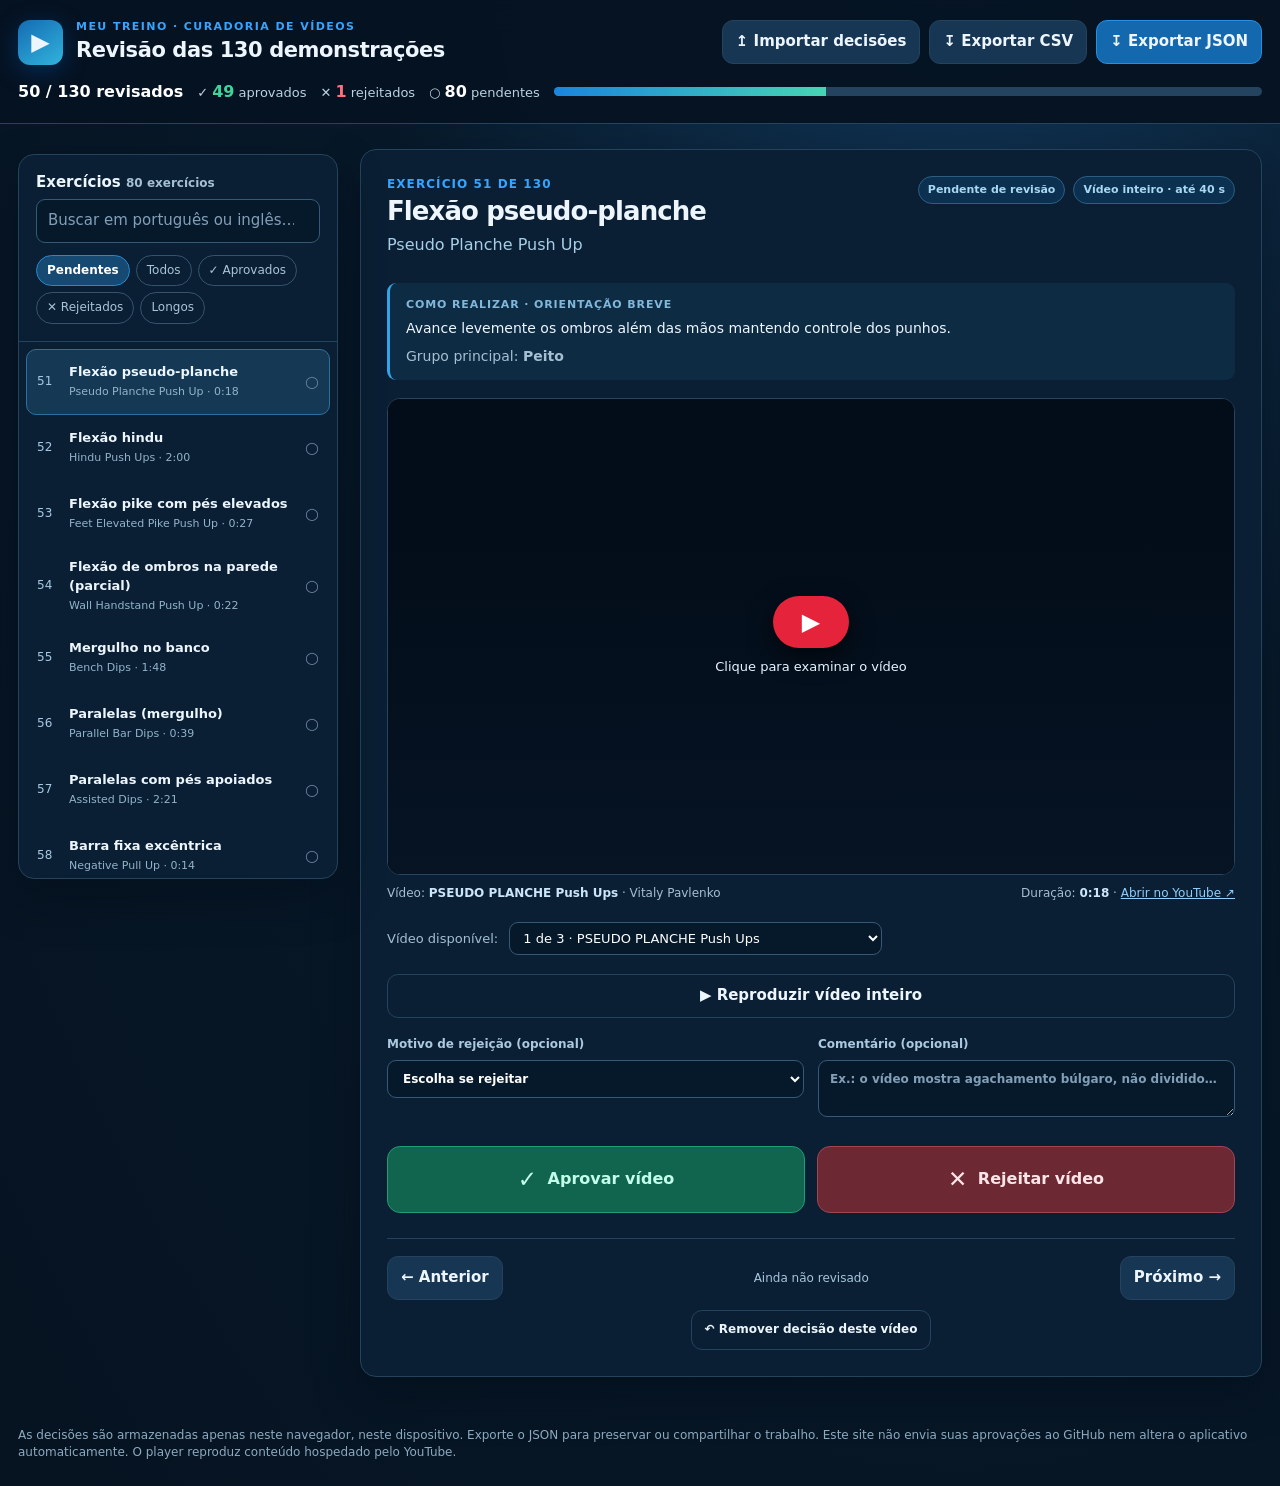
==== commit ca1bdf5b: "Atualiza progresso do revisor para 49 videos aprovados" ====
--- a/docs/revisor-videos/index.html
+++ b/docs/revisor-videos/index.html
@@ -2,7 +2,7 @@
 <html lang="pt-BR">
 <head>
 <meta charset="utf-8"><meta name="viewport" content="width=device-width,initial-scale=1">
-<meta name="theme-color" content="#061321"><meta name="description" content="Revisor manual de 60 vídeos demonstrativos de exercícios para o aplicativo Meu Treino.">
+<meta name="theme-color" content="#061321"><meta name="description" content="Revisor manual de 130 vídeos demonstrativos de exercícios para o aplicativo Meu Treino.">
 <title>Revisor de vídeos — Meu Treino</title>
 <style>:root{color-scheme:dark;--bg:#061321;--panel:#0c2135;--panel2:#102c44;--panel3:#173653;--line:#24435c;--text:#edf6ff;--muted:#a5bfd3;--blue:#36a5ff;--green:#41d39a;--red:#ff7180;--yellow:#ffcf6e;--r:16px}*{box-sizing:border-box}html{scroll-behavior:smooth}body{margin:0;background:radial-gradient(ellipse at 75% -20%,#133b60 0%,#071929 45%,#061321 100%);color:var(--text);font:15px/1.45 system-ui,-apple-system,"Segoe UI",sans-serif}button,input,textarea,select{font:inherit}button{cursor:pointer}button:focus-visible,input:focus-visible,select:focus-visible,textarea:focus-visible,a:focus-visible{outline:3px solid #7cc7ff;outline-offset:2px}a{color:#8fcfff}header{border-bottom:1px solid #24445c;background:rgba(6,19,33,.94);padding:19px max(18px,calc((100vw - 1360px)/2));position:sticky;top:0;z-index:10;backdrop-filter:blur(16px)}.head-row{display:flex;gap:20px;justify-content:space-between;align-items:center;flex-wrap:wrap}.brand{display:flex;align-items:center;gap:13px}.mark{display:grid;place-items:center;width:45px;height:45px;border-radius:12px;background:linear-gradient(145deg,#146bb3,#31b4dc);font-size:24px;box-shadow:0 6px 25px #0652ad66}.eyebrow{font-size:11px;text-transform:uppercase;letter-spacing:.13em;color:var(--blue);font-weight:700}h1{font-size:21px;margin:0;font-weight:800;letter-spacing:-.02em}h2{margin:0 0 2px;font-size:26px;letter-spacing:-.035em}h3{margin:0 0 6px;font-size:15px}.muted{color:var(--muted)}.small{font-size:12px}.head-actions{display:flex;gap:9px;align-items:center;flex-wrap:wrap}.btn{border:1px solid var(--line);background:var(--panel3);color:var(--text);padding:10px 13px;border-radius:11px;font-weight:650;transition:.15s ease}.btn:hover{filter:brightness(1.17)}.btn:disabled{opacity:.45;cursor:not-allowed}.btn.primary{background:#1469ae;border-color:#258fe1}.btn.ghost{background:transparent}.stats{display:flex;gap:14px;align-items:center;flex-wrap:wrap;margin-top:15px}.stat{font-size:13px;color:#bad2e2}.stat strong{font-size:16px;color:white}.stat.ok strong{color:var(--green)}.stat.no strong{color:var(--red)}.track{background:#24435e;border-radius:99px;height:9px;overflow:hidden;flex:1;min-width:150px}.track-fill{height:100%;background:linear-gradient(90deg,#1a85dd,#47d4b4);width:0;transition:width .2s}.wrap{max-width:1380px;margin:0 auto;padding:25px 18px 50px;display:grid;grid-template-columns:minmax(265px,320px) minmax(0,1fr);gap:22px;align-items:start}.sidebar,.maincard{border:1px solid var(--line);background:#0a1f33;border-radius:var(--r);box-shadow:0 18px 45px #020b1560}.sidebar{position:sticky;top:154px;max-height:calc(100vh - 175px);display:flex;flex-direction:column;overflow:hidden}.sidebar-top{padding:17px;border-bottom:1px solid var(--line)}.sidebar-top .muted{font-size:12px}input[type="search"],input[type="number"],textarea,select{background:#06192b;border:1px solid #355976;border-radius:9px;color:white;padding:10px 11px;width:100%}input[type="search"]::placeholder,textarea::placeholder{color:#829fb7}.filters{display:flex;gap:6px;flex-wrap:wrap;margin-top:12px}.filter{border:1px solid #35546c;border-radius:99px;background:transparent;color:#aac4d7;padding:6px 10px;font-size:12px}.filter.active{background:#164a72;border-color:#2787cf;color:white;font-weight:700}.item-list{overflow:auto;padding:7px;scrollbar-color:#3a5971 transparent}.nav-item{display:flex;text-align:left;gap:10px;align-items:center;border:1px solid transparent;background:transparent;color:var(--text);width:100%;padding:10px;border-radius:10px;min-height:66px}.nav-item:hover{background:#183750}.nav-item.current{background:#153955;border-color:#2c719d}.nav-num{color:#a8c8e1;font-variant-numeric:tabular-nums;font-size:12px;min-width:22px}.nav-title{font-size:13px;font-weight:680;display:block}.nav-sub{font-size:11px;color:#93b3c8;display:block;margin-top:2px}.nav-status{margin-left:auto;font-size:16px}.nav-status.ok{color:var(--green)}.nav-status.no{color:var(--red)}.nav-status.wait{color:#647f99}.maincard{padding:26px}.main-top{display:flex;justify-content:space-between;gap:18px;align-items:start;flex-wrap:wrap}.counter{color:var(--blue);font-size:12px;font-weight:750;letter-spacing:.09em;text-transform:uppercase}.english{font-size:16px;color:#a8cee7;margin:1px 0 10px}.chipline{display:flex;gap:8px;flex-wrap:wrap;align-items:center}.chip{font-size:11px;font-weight:750;border:1px solid #2d5e82;color:#a9d8f3;background:#0c3150;padding:5px 9px;border-radius:99px}.chip.warn{border-color:#8c6933;background:#3a2d1e;color:#ffd58a}.chip.ok{border-color:#327765;background:#13473e;color:#6ff2c1}.chip.no{border-color:#853a47;background:#481d30;color:#ffb3bd}.info-card{margin-top:17px;background:#0e2b44;border-left:3px solid #32a4e8;border-radius:9px;padding:14px 16px}.info-card .label{display:block;font-size:11px;color:#81b8d9;text-transform:uppercase;font-weight:750;letter-spacing:.08em;margin-bottom:5px}.info-card p{margin:0;font-size:14px}.warning{margin-top:12px;border:1px solid #835f36;background:#352919;padding:12px 14px;border-radius:10px;color:#ffdfa4;font-size:13px}.video-area{margin-top:18px;display:grid;grid-template-columns:minmax(0,1fr);gap:10px}.screen{position:relative;width:100%;aspect-ratio:16/9;min-height:225px;background:#020b16;border:1px solid #29445d;border-radius:13px;overflow:hidden}.screen iframe{width:100%;height:100%;border:0;display:block}.poster{position:absolute;inset:0;display:grid;place-content:center;text-align:center;background:#020a15;isolation:isolate}.poster:before{content:"";position:absolute;inset:0;background:linear-gradient(0deg,#071627ef 0%,#06152555 70%),var(--thumb) center/cover;z-index:-1;opacity:.85}.play{background:#e5233b;border:0;color:white;border-radius:99px;width:76px;height:52px;font-size:24px;box-shadow:0 8px 25px #000a;margin:auto auto 10px}.poster span{font-size:13px;color:#e5f5ff}.video-meta{display:flex;justify-content:space-between;gap:10px;flex-wrap:wrap;font-size:12px;color:var(--muted)}.video-meta b{color:#cce6f9}.clipbox{margin-top:20px;background:#102b44;border:1px solid #335b78;border-radius:13px;padding:17px}.clipbox .clip-header{display:flex;gap:12px;justify-content:space-between;align-items:center;flex-wrap:wrap}.clip-fields{display:grid;grid-template-columns:1fr 1fr;gap:14px;margin:13px 0}.clip-fields label{display:block;font-size:12px;font-weight:700;color:#b4cee1}.clip-fields input{margin-top:7px}.clip-tip{font-size:12px;color:#e0c994;margin-top:8px}.actions{display:grid;grid-template-columns:1fr 1fr;gap:12px;margin-top:24px}.choice{border:1px solid transparent;border-radius:13px;padding:16px 10px;font-size:16px;font-weight:780}.choice.approve{background:#11644e;color:#c2ffea;border-color:#209d73}.choice.reject{background:#6c2934;color:#ffe5e8;border-color:#a24451}.choice:hover{filter:brightness(1.15)}.choice .big{font-size:23px;vertical-align:middle;margin-right:5px}.notes{margin-top:18px;display:grid;grid-template-columns:1fr 1fr;gap:14px}.notes label{font-size:12px;color:#acc9df;font-weight:650;display:block}.notes label>*{margin-top:7px}.footnav{display:flex;align-items:center;justify-content:space-between;gap:10px;margin-top:25px;padding-top:17px;border-top:1px solid var(--line)}.statusline{font-size:12px;color:#a9c5da}.notice{max-width:1380px;padding:0 18px 25px;margin:auto;color:#8caac0;font-size:12px}.notice a{color:#9ed5ff}.empty{padding:20px 14px;color:#90b1c6;text-align:center;font-size:13px}.toggle{display:flex;gap:7px;align-items:center;font-size:12px;color:var(--muted)}@media(max-width:860px){header{position:static;padding:16px}.wrap{display:block;padding:15px}.sidebar{position:static;max-height:none;margin-bottom:15px}.item-list{display:flex;max-height:135px;overflow-x:auto;overflow-y:hidden}.nav-item{flex:0 0 210px}.maincard{padding:18px}.stats{gap:9px}.track{flex-basis:100%}.notes{grid-template-columns:1fr}}@media(max-width:450px){.head-actions{width:100%}.head-actions .btn{flex:1;font-size:12px}.actions{gap:8px}.choice{padding:13px 4px;font-size:13px}h2{font-size:23px}.clip-fields{gap:8px}.stat{font-size:11px}.brand h1{font-size:17px}}
 </style>
@@ -10,7 +10,7 @@
 <body>
 <header>
   <div class="head-row">
-    <div class="brand"><div class="mark" aria-hidden="true">▶</div><div><div class="eyebrow">Meu Treino · Curadoria de vídeos</div><h1>Revisão das 60 demonstrações</h1></div></div>
+    <div class="brand"><div class="mark" aria-hidden="true">▶</div><div><div class="eyebrow">Meu Treino · Curadoria de vídeos</div><h1>Revisão das 130 demonstrações</h1></div></div>
     <div class="head-actions">
       <button class="btn" type="button" id="importBtn">↥ Importar decisões</button>
       <button class="btn" type="button" id="exportCsv">↧ Exportar CSV</button>
@@ -19,10 +19,10 @@
     </div>
   </div>
   <div class="stats" aria-live="polite">
-    <div class="stat"><strong id="progressText">0 / 60 revisados</strong></div>
+    <div class="stat"><strong id="progressText">17 / 130 revisados</strong></div>
     <div class="stat ok">✓ <strong id="approvedCount">0</strong> aprovados</div>
     <div class="stat no">✕ <strong id="rejectedCount">0</strong> rejeitados</div>
-    <div class="stat">○ <strong id="pendingCount">60</strong> pendentes</div>
+    <div class="stat">○ <strong id="pendingCount">113</strong> pendentes</div>
     <div class="track" title="Progresso geral"><div class="track-fill" id="progressFill"></div></div>
   </div>
 </header>
@@ -43,7 +43,7 @@
   </aside>
   <main class="maincard" id="maincard">
     <div class="main-top">
-      <div><div class="counter" id="counter">Exercício 1 de 60</div><h2 id="namePt"></h2><div class="english" id="nameEn"></div></div>
+      <div><div class="counter" id="counter">Exercício 1 de 130</div><h2 id="namePt"></h2><div class="english" id="nameEn"></div></div>
       <div class="chipline"><span class="chip" id="statusChip">Pendente</span><span class="chip" id="durationChip"></span></div>
     </div>
     <div class="info-card"><span class="label">Como realizar · orientação breve</span><p id="description"></p><p class="small muted" style="margin-top:8px">Grupo principal: <strong id="muscle"></strong></p></div>
@@ -51,6 +51,7 @@
     <div class="video-area">
       <div class="screen" id="screen" aria-label="Reprodutor do YouTube"></div>
       <div class="video-meta"><span>Vídeo: <b id="videoTitle"></b> · <span id="channel"></span></span><span>Duração: <b id="duration"></b> · <a id="videoLink" target="_blank" rel="noopener noreferrer">Abrir no YouTube ↗</a></span></div>
+      <div id="alternatives" style="display:none;margin:9px 0;color:var(--muted);font-size:13px"><label for="optionPicker">Vídeo disponível:</label> <select id="optionPicker" style="width:auto;max-width:100%;margin-left:7px;padding:7px 9px"></select><span id="optionInfo" style="margin-left:9px"></span></div>
       <button class="btn ghost" type="button" id="entire">▶ Reproduzir vídeo completo</button>
     </div>
     <section class="clipbox" id="clipbox" style="display:none" aria-label="Definir trecho demonstrativo">
@@ -70,1116 +71,224 @@
   </main>
 </div>
 <div class="notice">As decisões são armazenadas apenas neste navegador, neste dispositivo. Exporte o JSON para preservar ou compartilhar o trabalho. Este site não envia suas aprovações ao GitHub nem altera o aplicativo automaticamente. O player reproduz conteúdo hospedado pelo YouTube.</div>
-<script id="dataset" type="application/json">{
-  "version": "1.0",
-  "origin": "Auditoria-60-videos-MeuTreino",
-  "total": 60,
-  "items": [
-    {
-      "id": "machinepress",
-      "pt": "Supino na máquina",
-      "en": "Machine chest press",
-      "description": "Ajuste o assento e mantenha as escápulas apoiadas.",
-      "muscle": "Peito",
-      "youtubeId": "Qu7-ceCvq7w",
-      "youtubeTitle": "The PERFECT Machine Chest Press",
-      "channel": "Andrew Kwong (DeltaBolic)",
-      "duration": 11,
-      "warnings": [],
-      "inBrazil": true,
-      "embeddable": true
-    },
-    {
-      "id": "pullup",
-      "pt": "Barra fixa assistida",
-      "en": "Assisted pull-up",
-      "description": "Utilize assistência adequada para manter o controle.",
-      "muscle": "Costas",
-      "youtubeId": "COJxBrntnJY",
-      "youtubeTitle": "Resistance Band Assisted Pullups",
-      "channel": "Progression Training",
-      "duration": 6,
-      "warnings": [
-        "Titulos diferentes; conferir variante, equipamento e execucao"
-      ],
-      "inBrazil": true,
-      "embeddable": true
-    },
-    {
-      "id": "bandcurl",
-      "pt": "Rosca com elástico",
-      "en": "Resistance band biceps curl",
-      "description": "Mantenha os cotovelos próximos ao corpo.",
-      "muscle": "Braços",
-      "youtubeId": "20xtfGZ37nw",
-      "youtubeTitle": "Resistance Band Bicep Curl",
-      "channel": "LGN Lyfestile",
-      "duration": 7,
-      "warnings": [],
-      "inBrazil": true,
-      "embeddable": true
-    },
-    {
-      "id": "widepush",
-      "pt": "Flexão com mãos afastadas",
-      "en": "Wide push-up",
-      "description": "Não abra exageradamente os cotovelos nem force a amplitude.",
-      "muscle": "Peito",
-      "youtubeId": "skWcxqxh2qw",
-      "youtubeTitle": "Wide Pushups",
-      "channel": "Clayton Echard",
-      "duration": 12,
-      "warnings": [
-        "Titulos diferentes; conferir variante, equipamento e execucao"
-      ],
-      "inBrazil": true,
-      "embeddable": true
-    },
-    {
-      "id": "spidermanpush",
-      "pt": "Flexão com joelho lateral",
-      "en": "Spiderman push-up",
-      "description": "Aproxime o joelho do cotovelo sem rodar excessivamente o quadril.",
-      "muscle": "Peito",
-      "youtubeId": "o7hoH-AsAqs",
-      "youtubeTitle": "Spiderman Pushups",
-      "channel": "Tony Duggan",
-      "duration": 10,
-      "warnings": [
-        "Titulos diferentes; conferir variante, equipamento e execucao"
-      ],
-      "inBrazil": true,
-      "embeddable": true
-    },
-    {
-      "id": "invertedrow",
-      "pt": "Remada australiana na barra baixa",
-      "en": "Pronated inverted row",
-      "description": "Mantenha tronco rígido e puxe o peito em direção à barra.",
-      "muscle": "Costas",
-      "youtubeId": "JdApfXGVaS4",
-      "youtubeTitle": "Prone Grip Inverted Rows",
-      "channel": "FITTR",
-      "duration": 68,
-      "warnings": [
-        "Titulos diferentes; conferir variante, equipamento e execucao"
-      ],
-      "inBrazil": true,
-      "embeddable": true
-    },
-    {
-      "id": "chinup",
-      "pt": "Barra fixa supinada",
-      "en": "Chin-up",
-      "description": "Puxe sem chutar as pernas, mantendo pescoço neutro.",
-      "muscle": "Costas",
-      "youtubeId": "jIvbJzs1V4I",
-      "youtubeTitle": "Chin ups #howtoexercise #chinups #upperbodyworkout",
-      "channel": "FIT Sisters - Lucy & Rosie",
-      "duration": 9,
-      "warnings": [
-        "Titulos diferentes; conferir variante, equipamento e execucao"
-      ],
-      "inBrazil": true,
-      "embeddable": true
-    },
-    {
-      "id": "neutralpull",
-      "pt": "Barra fixa pegada neutra",
-      "en": "Neutral-grip pull-up",
-      "description": "Utilize barra adequada para pegada neutra sem torcer os punhos.",
-      "muscle": "Costas",
-      "youtubeId": "sXncV9s_-TU",
-      "youtubeTitle": "Neutral Close Grip Pull Ups",
-      "channel": "FITTR",
-      "duration": 72,
-      "warnings": [
-        "Titulos diferentes; conferir variante, equipamento e execucao"
-      ],
-      "inBrazil": true,
-      "embeddable": true
-    },
-    {
-      "id": "wallseat",
-      "pt": "Agachamento isométrico na parede",
-      "en": "Wall sit",
-      "description": "Mantenha joelhos alinhados aos pés e não prenda a respiração.",
-      "muscle": "Pernas",
-      "youtubeId": "mDdLC-yKudY",
-      "youtubeTitle": "How to do a wall sit",
-      "channel": "YOGABODY",
-      "duration": 15,
-      "warnings": [
-        "Titulos diferentes; conferir variante, equipamento e execucao"
-      ],
-      "inBrazil": true,
-      "embeddable": true
-    },
-    {
-      "id": "jumpsquat",
-      "pt": "Agachamento com salto",
-      "en": "Jump squat",
-      "description": "Aterrisse suavemente e suspenda se houver dor articular.",
-      "muscle": "Pernas",
-      "youtubeId": "3HVpfJfgN_o",
-      "youtubeTitle": "Jump Squat",
-      "channel": "FITTR",
-      "duration": 59,
-      "warnings": [
-        "Titulos diferentes; conferir variante, equipamento e execucao"
-      ],
-      "inBrazil": true,
-      "embeddable": true
-    },
-    {
-      "id": "pistolsquat",
-      "pt": "Agachamento pistola",
-      "en": "Pistol squat",
-      "description": "Execute apenas com mobilidade e força suficientes.",
-      "muscle": "Pernas",
-      "youtubeId": "fUGQ7oMEIFI",
-      "youtubeTitle": "4 Best Pistol Squat Progressions",
-      "channel": "Marie Steffen - The Art of Health",
-      "duration": 16,
-      "warnings": [
-        "Titulos diferentes; conferir variante, equipamento e execucao",
-        "O título mostra progressões; confirme se o agachamento pistola completo aparece."
-      ],
-      "inBrazil": true,
-      "embeddable": true
-    },
-    {
-      "id": "forwardlunge",
-      "pt": "Afundo à frente",
-      "en": "Forward lunge",
-      "description": "Pise de forma controlada sem colapsar o joelho para dentro.",
-      "muscle": "Pernas",
-      "youtubeId": "h52DNvumIyM",
-      "youtubeTitle": "Bodyweight Forward Lunge",
-      "channel": "ONI",
-      "duration": 16,
-      "warnings": [],
-      "inBrazil": true,
-      "embeddable": true
-    },
-    {
-      "id": "latlunge",
-      "pt": "Afundo lateral",
-      "en": "Lateral lunge",
-      "description": "Transfira o peso para uma perna sem perder estabilidade.",
-      "muscle": "Pernas",
-      "youtubeId": "BHvVGnwp3Yg",
-      "youtubeTitle": "How to Do Side Lunges 🍑  #fitness #sports #shorts",
-      "channel": "НИКИТА | ПРОСТО ДВИГАЙСЯ",
-      "duration": 18,
-      "warnings": [
-        "Titulos diferentes; conferir variante, equipamento e execucao"
-      ],
-      "inBrazil": true,
-      "embeddable": true
-    },
-    {
-      "id": "splitbw",
-      "pt": "Agachamento dividido sem carga",
-      "en": "Bodyweight split squat",
-      "description": "Mantenha um pé à frente do outro e flexione ambos os joelhos.",
-      "muscle": "Pernas",
-      "youtubeId": "W7_JqDzHsZE",
-      "youtubeTitle": "Split Squats | How To | Proper Form & Technique",
-      "channel": "FITTR",
-      "duration": 56,
-      "warnings": [
-        "Titulos diferentes; conferir variante, equipamento e execucao"
-      ],
-      "inBrazil": true,
-      "embeddable": true
-    },
-    {
-      "id": "curtsylunge",
-      "pt": "Afundo cruzado",
-      "en": "Curtsy lunge",
-      "description": "Cruze a perna para trás sem forçar a rotação do joelho.",
-      "muscle": "Glúteos",
-      "youtubeId": "1f0QR8F5nzY",
-      "youtubeTitle": "Curtsy Lunges",
-      "channel": "FITTR",
-      "duration": 67,
-      "warnings": [
-        "Titulos diferentes; conferir variante, equipamento e execucao"
-      ],
-      "inBrazil": true,
-      "embeddable": true
-    },
-    {
-      "id": "jumplunge",
-      "pt": "Afundo com salto alternado",
-      "en": "Alternating jumping lunge",
-      "description": "Aterrisse suavemente, dominando antes a versão sem salto.",
-      "muscle": "Pernas",
-      "youtubeId": "MiHy1Ijxqeo",
-      "youtubeTitle": "Bodyweight Jumping Lunges Alternating",
-      "channel": "ONI",
-      "duration": 10,
-      "warnings": [],
-      "inBrazil": true,
-      "embeddable": true
-    },
-    {
-      "id": "glutebridgeone",
-      "pt": "Ponte de glúteos unilateral",
-      "en": "Single-leg glute bridge",
-      "description": "Eleve o quadril sem deixar a pelve girar.",
-      "muscle": "Glúteos",
-      "youtubeId": "qB_bC7-CQjI",
-      "youtubeTitle": "Single leg glute bridge",
-      "channel": "Flood City Performance",
-      "duration": 6,
-      "warnings": [
-        "Titulos diferentes; conferir variante, equipamento e execucao"
-      ],
-      "inBrazil": true,
-      "embeddable": true
-    },
-    {
-      "id": "superman",
-      "pt": "Extensão lombar no solo",
-      "en": "Superman hold",
-      "description": "Eleve braços e pernas pouco, sem forçar a lombar.",
-      "muscle": "Costas",
-      "youtubeId": "eKB5rv5c7FQ",
-      "youtubeTitle": "Superman Hold",
-      "channel": "Coach Nelsinho",
-      "duration": 5,
-      "warnings": [],
-      "inBrazil": true,
-      "embeddable": true
-    },
-    {
-      "id": "hollowrock",
-      "pt": "Hollow body rock",
-      "en": "Hollow body rock",
-      "description": "Balance lentamente sem perder a posição abdominal.",
-      "muscle": "Abdômen",
-      "youtubeId": "p7j02V1fIzU",
-      "youtubeTitle": "The Hollow Rock",
-      "channel": "CrossFit",
-      "duration": 31,
-      "warnings": [],
-      "inBrazil": true,
-      "embeddable": true
-    },
-    {
-      "id": "bicyclecrunch",
-      "pt": "Abdominal bicicleta",
-      "en": "Bicycle crunch",
-      "description": "Gire o tronco com controle sem puxar a cabeça.",
-      "muscle": "Abdômen",
-      "youtubeId": "COiLIPQDMnA",
-      "youtubeTitle": "Bicycle Crunch",
-      "channel": "FITTR",
-      "duration": 75,
-      "warnings": [
-        "Titulos diferentes; conferir variante, equipamento e execucao"
-      ],
-      "inBrazil": true,
-      "embeddable": true
-    },
-    {
-      "id": "bearcrawl",
-      "pt": "Deslocamento em quatro apoios (bear crawl)",
-      "en": "Bear crawl",
-      "description": "Desloque mãos e pés lentamente sem balançar a pelve.",
-      "muscle": "Abdômen",
-      "youtubeId": "oMIwsHK6DyQ",
-      "youtubeTitle": "LOW KNEES BEAR CRAWL Bodyweight Strength Exercise Tutorial #shorts",
-      "channel": "Human 2.0 Rehab",
-      "duration": 59,
-      "warnings": [
-        "Titulos diferentes; conferir variante, equipamento e execucao"
-      ],
-      "inBrazil": true,
-      "embeddable": true
-    },
-    {
-      "id": "mountainclimber",
-      "pt": "Escalador (mountain climber)",
-      "en": "Mountain climber",
-      "description": "Traga os joelhos ao peito preservando a prancha.",
-      "muscle": "Abdômen",
-      "youtubeId": "7W4JEfEKuC4",
-      "youtubeTitle": "How to make progress with your mountain climbers 🔥 #shorts",
-      "channel": "LisaFiitt Workouts",
-      "duration": 8,
-      "warnings": [],
-      "inBrazil": true,
-      "embeddable": true
-    },
-    {
-      "id": "hangingknee",
-      "pt": "Elevação de joelhos suspenso",
-      "en": "Hanging knee raise",
-      "description": "Evite balanço e suba os joelhos com contração abdominal.",
-      "muscle": "Abdômen",
-      "youtubeId": "9qCRbu88hVY",
-      "youtubeTitle": "Hanging Leg Lift",
-      "channel": "FITTR",
-      "duration": 68,
-      "warnings": [
-        "Titulos diferentes; conferir variante, equipamento e execucao",
-        "O título menciona elevação de pernas; confirme se mostra elevação de joelhos."
-      ],
-      "inBrazil": true,
-      "embeddable": true
-    },
-    {
-      "id": "hangingleg",
-      "pt": "Elevação de pernas suspenso",
-      "en": "Hanging leg raise",
-      "description": "Progrida após dominar o exercício com joelhos flexionados.",
-      "muscle": "Abdômen",
-      "youtubeId": "3lykYcUcWNo",
-      "youtubeTitle": "Hanging Leg Raises",
-      "channel": "FITTR",
-      "duration": 65,
-      "warnings": [
-        "Titulos diferentes; conferir variante, equipamento e execucao"
-      ],
-      "inBrazil": true,
-      "embeddable": true
-    },
-    {
-      "id": "lsitparallels",
-      "pt": "L-sit nas paralelas",
-      "en": "L-sit on parallettes",
-      "description": "Sustente os ombros deprimidos e progrida em tempo curto.",
-      "muscle": "Abdômen",
-      "youtubeId": "2UJaAnacHmI",
-      "youtubeTitle": "L-Sit on Parallettes",
-      "channel": "ZOAR Fitness",
-      "duration": 6,
-      "warnings": [],
-      "inBrazil": true,
-      "embeddable": true
-    },
-    {
-      "id": "dbfloorpress",
-      "pt": "Supino no chão com halteres",
-      "en": "Dumbbell floor press",
-      "description": "Apoie os braços no solo e evite bater os cotovelos.",
-      "muscle": "Peito",
-      "youtubeId": "O1x7AoUf5Vs",
-      "youtubeTitle": "The dumbbell floor press is a great exercise that can target different areas",
-      "channel": "Clans Master",
-      "duration": 12,
-      "warnings": [],
-      "inBrazil": true,
-      "embeddable": true
-    },
-    {
-      "id": "dbinclinepress",
-      "pt": "Supino inclinado com halteres",
-      "en": "Incline dumbbell press",
-      "description": "Ajuste o banco numa inclinação moderada e controle a carga.",
-      "muscle": "Peito",
-      "youtubeId": "8fXfwG4ftaQ",
-      "youtubeTitle": "The PERFECT Incline Dumbbell Chest Press",
-      "channel": "Andrew Kwong (DeltaBolic)",
-      "duration": 12,
-      "warnings": [],
-      "inBrazil": true,
-      "embeddable": true
-    },
-    {
-      "id": "dbinclinefly",
-      "pt": "Crucifixo inclinado com halteres",
-      "en": "Incline dumbbell fly",
-      "description": "Faça arco confortável com cargas leves e controladas.",
-      "muscle": "Peito",
-      "youtubeId": "_8mLd6uZhYU",
-      "youtubeTitle": "The Dumbbell Incline Fly is a great Chest exercise - Save and try your next workout",
-      "channel": "Lyfta",
-      "duration": 7,
-      "warnings": [
-        "Titulos diferentes; conferir variante, equipamento e execucao"
-      ],
-      "inBrazil": true,
-      "embeddable": true
-    },
-    {
-      "id": "dbpullover",
-      "pt": "Pullover com halter no banco",
-      "en": "Dumbbell pullover",
-      "description": "Mova ombros com amplitude confortável e tronco estável.",
-      "muscle": "Costas",
-      "youtubeId": "IOUGEVI_d3g",
-      "youtubeTitle": "Dumbbell Pullover",
-      "channel": "FITTR",
-      "duration": 77,
-      "warnings": [
-        "Titulos diferentes; conferir variante, equipamento e execucao"
-      ],
-      "inBrazil": true,
-      "embeddable": true
-    },
-    {
-      "id": "dbchestrow",
-      "pt": "Remada com peito apoiado",
-      "en": "Chest-supported dumbbell row",
-      "description": "Apoie o tórax no banco inclinado para evitar balanço.",
-      "muscle": "Costas",
-      "youtubeId": "2ByilQ4NaAs",
-      "youtubeTitle": "The PERFECT Chest-Supported Dumbbell Rows",
-      "channel": "Andrew Kwong (DeltaBolic)",
-      "duration": 18,
-      "warnings": [],
-      "inBrazil": true,
-      "embeddable": true
-    },
-    {
-      "id": "dbreversefly",
-      "pt": "Crucifixo invertido com halteres",
-      "en": "Dumbbell reverse fly",
-      "description": "Abra os braços suavemente com tronco estável.",
-      "muscle": "Ombros",
-      "youtubeId": "LsT-bR_zxLo",
-      "youtubeTitle": "The PERFECT Dumbbell Rear Delt Fly (DO THIS!)",
-      "channel": "Andrew Kwong (DeltaBolic)",
-      "duration": 11,
-      "warnings": [],
-      "inBrazil": true,
-      "embeddable": true
-    },
-    {
-      "id": "dbshrug",
-      "pt": "Encolhimento com halteres",
-      "en": "Dumbbell shrug",
-      "description": "Eleve ombros verticalmente sem rodá-los.",
-      "muscle": "Costas",
-      "youtubeId": "rFsSeClGnNA",
-      "youtubeTitle": "❌ You're Doing Dumbbell Shrugs WRONG!",
-      "channel": "Andrew Kwong (DeltaBolic)",
-      "duration": 15,
-      "warnings": [
-        "O título fala em erros na execução. Confira se o movimento correto aparece claramente."
-      ],
-      "inBrazil": true,
-      "embeddable": true
-    },
-    {
-      "id": "dbhammer",
-      "pt": "Rosca martelo",
-      "en": "Hammer curl",
-      "description": "Mantenha as palmas voltadas uma para a outra.",
-      "muscle": "Braços",
-      "youtubeId": "BDpA9e9sZk0",
-      "youtubeTitle": "Alternating DB Hammer Curls",
-      "channel": "Girls Gone Strong | Women's Health & Fitness",
-      "duration": 12,
-      "warnings": [
-        "Titulos diferentes; conferir variante, equipamento e execucao"
-      ],
-      "inBrazil": true,
-      "embeddable": true
-    },
-    {
-      "id": "dbconcentration",
-      "pt": "Rosca concentrada",
-      "en": "Concentration curl",
-      "description": "Apoie o braço na coxa e evite balanço.",
-      "muscle": "Braços",
-      "youtubeId": "EjUnEEfTSEY",
-      "youtubeTitle": "❌ Concentration Curl Mistakes You Need To FIX",
-      "channel": "Andrew Kwong (DeltaBolic)",
-      "duration": 11,
-      "warnings": [
-        "O título trata de erros frequentes. Verifique se há uma demonstração adequada."
-      ],
-      "inBrazil": true,
-      "embeddable": true
-    },
-    {
-      "id": "dbinclinecurl",
-      "pt": "Rosca inclinada com halteres",
-      "en": "Incline dumbbell curl",
-      "description": "Deixe os braços estáveis e não eleve os ombros.",
-      "muscle": "Braços",
-      "youtubeId": "uCUaRFlA9vE",
-      "youtubeTitle": "How to Perform the PERFECT Incline Bicep Curl",
-      "channel": "Andrew Kwong (DeltaBolic)",
-      "duration": 13,
-      "warnings": [],
-      "inBrazil": true,
-      "embeddable": true
-    },
-    {
-      "id": "dbzottman",
-      "pt": "Rosca Zottman",
-      "en": "Zottman curl",
-      "description": "Gire os punhos gradualmente na fase descendente.",
-      "muscle": "Braços",
-      "youtubeId": "8Ubr8L_vo1Q",
-      "youtubeTitle": "DB Zottman Curls",
-      "channel": "Tiffany LeRoy - Envision Personalized Training ",
-      "duration": 14,
-      "warnings": [],
-      "inBrazil": true,
-      "embeddable": true
-    },
-    {
-      "id": "dbskullcrusher",
-      "pt": "Tríceps testa com halteres",
-      "en": "Lying dumbbell triceps extension",
-      "description": "Desça perto da cabeça com controle e carga leve.",
-      "muscle": "Braços",
-      "youtubeId": "arjVHiPdNOE",
-      "youtubeTitle": "✅Do vs Don’t ❌  lying tricep extensions tips💫 #triceps",
-      "channel": "DilekFit",
-      "duration": 8,
-      "warnings": [
-        "O vídeo compara execução correta e incorreta. Confirme qual parte deve ser usada."
-      ],
-      "inBrazil": true,
-      "embeddable": true
-    },
-    {
-      "id": "dbsplitsquat",
-      "pt": "Agachamento dividido com halteres",
-      "en": "Dumbbell split squat",
-      "description": "Mantenha tronco neutro e avance em amplitude controlada.",
-      "muscle": "Pernas",
-      "youtubeId": "or1frhkjBDc",
-      "youtubeTitle": "Bulgarian Split Squat Setup & Form Tips (DO THIS!)",
-      "channel": "Andrew Kwong (DeltaBolic)",
-      "duration": 16,
-      "warnings": [
-        "O vídeo menciona agachamento búlgaro. Verifique se corresponde ao agachamento dividido cadastrado."
-      ],
-      "inBrazil": true,
-      "embeddable": true
-    },
-    {
-      "id": "bbincline",
-      "pt": "Supino inclinado com barra",
-      "en": "Incline barbell bench press",
-      "description": "Ajuste inclinação e use apoio para a barra.",
-      "muscle": "Peito",
-      "youtubeId": "I9QDN-MWm-A",
-      "youtubeTitle": "Barbell Incline Bench Press | How To | Proper Form & Technique",
-      "channel": "FITTR",
-      "duration": 76,
-      "warnings": [
-        "Titulos diferentes; conferir variante, equipamento e execucao"
-      ],
-      "inBrazil": true,
-      "embeddable": true
-    },
-    {
-      "id": "bbrow",
-      "pt": "Remada curvada com barra",
-      "en": "Bent-over barbell row",
-      "description": "Mantenha coluna neutra e puxe a barra ao tronco.",
-      "muscle": "Costas",
-      "youtubeId": "9Gf-Ourup_k",
-      "youtubeTitle": "Bent Over Barbell Row - OPEX Exercise Library",
-      "channel": "OPEX Fitness",
-      "duration": 11,
-      "warnings": [
-        "Titulos diferentes; conferir variante, equipamento e execucao"
-      ],
-      "inBrazil": true,
-      "embeddable": true
-    },
-    {
-      "id": "bbpushpress",
-      "pt": "Push press com barra",
-      "en": "Barbell push press",
-      "description": "Use impulso curto de pernas e receba a barra com controle.",
-      "muscle": "Ombros",
-      "youtubeId": "IBgVwW1RLFE",
-      "youtubeTitle": "Barbell Push Press",
-      "channel": "Physical Balance",
-      "duration": 14,
-      "warnings": [],
-      "inBrazil": true,
-      "embeddable": true
-    },
-    {
-      "id": "bbfrontsquat",
-      "pt": "Agachamento frontal com barra",
-      "en": "Barbell front squat",
-      "description": "Mantenha os cotovelos altos e trabalhe com suportes seguros.",
-      "muscle": "Pernas",
-      "youtubeId": "s2mZmCchsks",
-      "youtubeTitle": "Front Squat Movement Demo",
-      "channel": "The Active Life",
-      "duration": 31,
-      "warnings": [
-        "Titulos diferentes; conferir variante, equipamento e execucao"
-      ],
-      "inBrazil": true,
-      "embeddable": true
-    },
-    {
-      "id": "bbzercher",
-      "pt": "Agachamento Zercher",
-      "en": "Zercher squat",
-      "description": "Mantenha barra apoiada no antebraço com carga conservadora.",
-      "muscle": "Pernas",
-      "youtubeId": "tL-sysfKC8c",
-      "youtubeTitle": "What is the Zercher Squat good for?",
-      "channel": "Movement Physio",
-      "duration": 8,
-      "warnings": [],
-      "inBrazil": true,
-      "embeddable": true
-    },
-    {
-      "id": "bbhipthrust",
-      "pt": "Elevação pélvica com barra",
-      "en": "Barbell hip thrust",
-      "description": "Use proteção para a pelve e evite arquear a lombar.",
-      "muscle": "Glúteos",
-      "youtubeId": "7SCoCTps6t0",
-      "youtubeTitle": "How to: Barbell Hip Thrusts #glutes #exercise #workout",
-      "channel": "The Movement Collective",
-      "duration": 6,
-      "warnings": [],
-      "inBrazil": true,
-      "embeddable": true
-    },
-    {
-      "id": "bblunge",
-      "pt": "Afundo com barra",
-      "en": "Barbell lunge",
-      "description": "Controle equilíbrio com carga moderada.",
-      "muscle": "Pernas",
-      "youtubeId": "EWBiNhxDnmQ",
-      "youtubeTitle": "Exercise Tutorial - How to do barbell lunges",
-      "channel": "Conan Sandberg - Sandbox Fitness",
-      "duration": 11,
-      "warnings": [],
-      "inBrazil": true,
-      "embeddable": true
-    },
-    {
-      "id": "seatedlegcurl",
-      "pt": "Mesa flexora sentada",
-      "en": "Seated leg curl",
-      "description": "Controle o retorno sem deixar a carga despencar.",
-      "muscle": "Pernas",
-      "youtubeId": "zDszHA7GnLY",
-      "youtubeTitle": "Leg Curl Machine",
-      "channel": "FITTR",
-      "duration": 65,
-      "warnings": [
-        "Titulos diferentes; conferir variante, equipamento e execucao"
-      ],
-      "inBrazil": true,
-      "embeddable": true
-    },
-    {
-      "id": "smithsquat",
-      "pt": "Agachamento no Smith",
-      "en": "Smith machine squat",
-      "description": "Regule travas e posicionamento dos pés antes de iniciar.",
-      "muscle": "Pernas",
-      "youtubeId": "iKCJCydYYrE",
-      "youtubeTitle": "✅ The PERFECT Smith Machine Squat",
-      "channel": "Andrew Kwong (DeltaBolic)",
-      "duration": 10,
-      "warnings": [],
-      "inBrazil": true,
-      "embeddable": true
-    },
-    {
-      "id": "seatedcalf",
-      "pt": "Panturrilha sentada na máquina",
-      "en": "Seated calf raise",
-      "description": "Faça flexão plantar controlada sem saltos.",
-      "muscle": "Pernas",
-      "youtubeId": "gpXQwBBzRz0",
-      "youtubeTitle": "Seated Calf Raise - Machine Demo",
-      "channel": "Yaralla Fitness Centre - Clinton",
-      "duration": 15,
-      "warnings": [],
-      "inBrazil": true,
-      "embeddable": true
-    },
-    {
-      "id": "cablecurl",
-      "pt": "Rosca bíceps na polia baixa",
-      "en": "Low cable biceps curl",
-      "description": "Mantenha cotovelos estáveis e retorne lentamente.",
-      "muscle": "Braços",
-      "youtubeId": "CrbTqNOlFgE",
-      "youtubeTitle": "✅ The PERFECT Cable Bicep Curl",
-      "channel": "Andrew Kwong (DeltaBolic)",
-      "duration": 10,
-      "warnings": [
-        "Titulos diferentes; conferir variante, equipamento e execucao"
-      ],
-      "inBrazil": true,
-      "embeddable": true
-    },
-    {
-      "id": "crunchmachine",
-      "pt": "Abdominal na máquina",
-      "en": "Ab crunch machine",
-      "description": "Flexione o tronco sem puxar pelo pescoço.",
-      "muscle": "Abdômen",
-      "youtubeId": "b6ONE9Rfgl8",
-      "youtubeTitle": "Ab Crunch Machine with Arms up",
-      "channel": "Felicia Chabot",
-      "duration": 10,
-      "warnings": [],
-      "inBrazil": true,
-      "embeddable": true
-    },
-    {
-      "id": "bandpullapart",
-      "pt": "Abertura de elástico (pull-apart)",
-      "en": "Resistance band pull-apart",
-      "description": "Abra o elástico à frente com ombros baixos.",
-      "muscle": "Costas",
-      "youtubeId": "Jcn93rBhUps",
-      "youtubeTitle": "Pull-Apart | Resistance Bands",
-      "channel": "STRAFFR",
-      "duration": 6,
-      "warnings": [],
-      "inBrazil": true,
-      "embeddable": true
-    },
-    {
-      "id": "bandexternal",
-      "pt": "Rotação externa de ombros com elástico",
-      "en": "Shoulder external rotation with band",
-      "description": "Mantenha cotovelo junto ao corpo e use pouca resistência.",
-      "muscle": "Ombros",
-      "youtubeId": "7DqYesMRkzU",
-      "youtubeTitle": "Shoulder External Rotation with Band",
-      "channel": "Proformance Sports Rehab & Nutrition",
-      "duration": 11,
-      "warnings": [],
-      "inBrazil": true,
-      "embeddable": true
-    },
-    {
-      "id": "bandsquat",
-      "pt": "Agachamento com elástico",
-      "en": "Resistance band squat",
-      "description": "Posicione a resistência sem prender articulações.",
-      "muscle": "Pernas",
-      "youtubeId": "EUmcsU8tQF4",
-      "youtubeTitle": "Resistance Tube Squats",
-      "channel": "FITTR",
-      "duration": 80,
-      "warnings": [
-        "Titulos diferentes; conferir variante, equipamento e execucao"
-      ],
-      "inBrazil": true,
-      "embeddable": true
-    },
-    {
-      "id": "kbgoblet",
-      "pt": "Agachamento goblet com kettlebell",
-      "en": "Kettlebell goblet squat",
-      "description": "Segure o peso junto ao peito e controle o agachamento.",
-      "muscle": "Pernas",
-      "youtubeId": "7-80HiXX1K8",
-      "youtubeTitle": "Goblet Squat [How To]",
-      "channel": "Le Sweat",
-      "duration": 17,
-      "warnings": [],
-      "inBrazil": true,
-      "embeddable": true
-    },
-    {
-      "id": "kbfrontsquat",
-      "pt": "Agachamento frontal com dois kettlebells",
-      "en": "Double kettlebell front squat",
-      "description": "Apoie ambos os pesos em posição de rack sem forçar os punhos.",
-      "muscle": "Pernas",
-      "youtubeId": "e7y8jEUbQiQ",
-      "youtubeTitle": "Double kettlebell front rack squats",
-      "channel": "The Gym Hong Kong",
-      "duration": 9,
-      "warnings": [],
-      "inBrazil": true,
-      "embeddable": true
-    },
-    {
-      "id": "kbswing",
-      "pt": "Balanço kettlebell (swing)",
-      "en": "Kettlebell swing",
-      "description": "O movimento nasce do quadril, não de levantar com os braços.",
-      "muscle": "Glúteos",
-      "youtubeId": "2gXtvqLa_T8",
-      "youtubeTitle": "Correctly Perform Kettlebell Swings!",
-      "channel": "Squat University",
-      "duration": 60,
-      "warnings": [],
-      "inBrazil": true,
-      "embeddable": true
-    },
-    {
-      "id": "kbclean",
-      "pt": "Clean com kettlebell",
-      "en": "Kettlebell clean",
-      "description": "Aproxime o kettlebell do antebraço sem golpeá-lo.",
-      "muscle": "Glúteos",
-      "youtubeId": "h4KafmF7Xwc",
-      "youtubeTitle": "Single arm kettlebell clean and press",
-      "channel": "The Gym Hong Kong",
-      "duration": 11,
-      "warnings": [
-        "O vídeo inclui clean and press. Selecione somente a parte de clean, se existir."
-      ],
-      "inBrazil": true,
-      "embeddable": true
-    },
-    {
-      "id": "kbsnatch",
-      "pt": "Snatch com kettlebell",
-      "en": "Kettlebell snatch",
-      "description": "Progrida apenas após dominar o clean e o swing.",
-      "muscle": "Ombros",
-      "youtubeId": "KqFYfLST3xc",
-      "youtubeTitle": "Kettlebell Snatch - Slow Motion  #shorts",
-      "channel": "Pavel Krotov",
-      "duration": 17,
-      "warnings": [],
-      "inBrazil": true,
-      "embeddable": true
-    },
-    {
-      "id": "kbhalo",
-      "pt": "Halo com kettlebell",
-      "en": "Kettlebell halo",
-      "description": "Passe o peso ao redor da cabeça mantendo tronco estável.",
-      "muscle": "Abdômen",
-      "youtubeId": "o4WDCCietJ0",
-      "youtubeTitle": "Kettlebell Halo",
-      "channel": "FITTR",
-      "duration": 70,
-      "warnings": [],
-      "inBrazil": true,
-      "embeddable": true
-    },
-    {
-      "id": "kbturkish",
-      "pt": "Turkish get-up",
-      "en": "Turkish get-up",
-      "description": "Pratique cada transição com carga leve e supervisão.",
-      "muscle": "Abdômen",
-      "youtubeId": "XVEMTDlNLyU",
-      "youtubeTitle": "Kettlebell Turkish Get Up",
-      "channel": "Tribe Fitness",
-      "duration": 14,
-      "warnings": [],
-      "inBrazil": true,
-      "embeddable": true
-    }
-  ]
-}</script>
-<script>/* Meu Treino — revisão manual de vídeos (sem backend e sem bibliotecas externas). */
+<script id="dataset" type="application/json">{"version":"2.0","origin":"Pesquisa-videos-130-MeuTreino","total":130,"items":[{"id":"inclinepush","pt":"Flexão inclinada","en":"Incline Push Up","description":"Apoie as mãos numa superfície firme e estável.","muscle":"—","youtubeId":"Gvm5Q29UHbk","youtubeTitle":"How to do an Incline Push-Up","channel":"National Academy of Sports Medicine (NASM)","duration":19,"warnings":[],"inBrazil":true,"embeddable":true,"options":[{"id":"Gvm5Q29UHbk","title":"How to do an Incline Push-Up","channel":"National Academy of Sports Medicine (NASM)","duration":19}]},{"id":"bandrow","pt":"Remada com elástico","en":"Resistance Band Row","description":"Fixe o elástico num ponto seguro e puxe com controle.","muscle":"—","youtubeId":"rMHC8KSej_Q","youtubeTitle":"Resistance Band Single Arm Rows","channel":"RL Performance (RL Performance)","duration":20,"warnings":[],"inBrazil":true,"embeddable":true,"options":[{"id":"rMHC8KSej_Q","title":"Resistance Band Single Arm Rows","channel":"RL Performance (RL Performance)","duration":20}]},{"id":"lunge","pt":"Avanço alternado","en":"Alternating Lunges","description":"Faça passos controlados mantendo boa estabilidade.","muscle":"—","youtubeId":"s2tC7WhZw2k","youtubeTitle":"Walking Lunges - Bodyweight","channel":"Coach Marielle ","duration":6,"warnings":[],"inBrazil":true,"embeddable":true,"options":[{"id":"s2tC7WhZw2k","title":"Walking Lunges - Bodyweight","channel":"Coach Marielle ","duration":6}]},{"id":"explosivepush","pt":"Flexão explosiva","en":"Explosive Push Ups","description":"Só acelere a subida quando dominar a flexão convencional.","muscle":"Peito","youtubeId":"iO0sT5FDgj4","youtubeTitle":"Plyometric Push-Up","channel":"Explore Movement ","duration":6,"warnings":[],"inBrazil":true,"embeddable":true,"options":[{"id":"iO0sT5FDgj4","title":"Plyometric Push-Up","channel":"Explore Movement ","duration":6}]},{"id":"scapularpull","pt":"Depressão escapular suspenso na barra","en":"Scapular Pull Up","description":"Eleve o corpo levemente pelas escápulas, sem dobrar os cotovelos.","muscle":"Costas","youtubeId":"9M8ylnbriB0","youtubeTitle":"Simple Scap Pull-up Tutorial","channel":"livfitkarl","duration":13,"warnings":[],"inBrazil":true,"embeddable":true,"options":[{"id":"9M8ylnbriB0","title":"Simple Scap Pull-up Tutorial","channel":"livfitkarl","duration":13}]},{"id":"commando","pt":"Barra fixa com pegada alternada","en":"Commando Pull Up","description":"Alterne o lado da cabeça em relação à barra com controle.","muscle":"Costas","youtubeId":"Px63ik-4aLU","youtubeTitle":"Commando Pullup (monkey grip)","channel":"FSP Admin","duration":11,"warnings":[],"inBrazil":true,"embeddable":true,"options":[{"id":"Px63ik-4aLU","title":"Commando Pullup (monkey grip)","channel":"FSP Admin","duration":11}]},{"id":"archerpull","pt":"Barra fixa arqueiro","en":"Archer Pull Up","description":"Progrida apenas após dominar várias barras estritas.","muscle":"Costas","youtubeId":"AeBvpCCYpGI","youtubeTitle":"Archer pull up technique","channel":"Summerfunfitness","duration":30,"warnings":[],"inBrazil":true,"embeddable":true,"options":[{"id":"AeBvpCCYpGI","title":"Archer pull up technique","channel":"Summerfunfitness","duration":30}]},{"id":"shouldertap","pt":"Toques no ombro em prancha","en":"Plank Shoulder Taps","description":"Toque alternadamente os ombros sem rodar excessivamente a pelve.","muscle":"Abdômen","youtubeId":"eyeuugrpLYA","youtubeTitle":"How to Do Plank Shoulder Taps #shorts","channel":"Well+Good","duration":16,"warnings":[],"inBrazil":true,"embeddable":true,"options":[{"id":"eyeuugrpLYA","title":"How to Do Plank Shoulder Taps #shorts","channel":"Well+Good","duration":16}]},{"id":"shrimp","pt":"Agachamento shrimp","en":"Shrimp Squat","description":"Mantenha equilíbrio e avance gradualmente na amplitude.","muscle":"Pernas","youtubeId":"85YE86ipw_w","youtubeTitle":"Shrimp Squat Progression Guide | Beginner to Intermediate Tutorial (Step-by-Step)","channel":"Flow Motion Fitness ","duration":161,"warnings":[],"inBrazil":true,"embeddable":true,"options":[{"id":"85YE86ipw_w","title":"Shrimp Squat Progression Guide | Beginner to Intermediate Tutorial (Step-by-Step)","channel":"Flow Motion Fitness ","duration":161}]},{"id":"cossack","pt":"Agachamento cossaco","en":"Cossack Squats","description":"Faça deslocamento lateral apenas na amplitude confortável.","muscle":"Pernas","youtubeId":"gfod3jiMgl4","youtubeTitle":"Cossack Squats (Beginner to Advanced Progressions)","channel":"Zack Henderson","duration":700,"warnings":[],"inBrazil":true,"embeddable":true,"options":[{"id":"gfod3jiMgl4","title":"Cossack Squats (Beginner to Advanced Progressions)","channel":"Zack Henderson","duration":700}]},{"id":"hollowhold","pt":"Hollow body hold","en":"Hollow Body Hold","description":"Mantenha a lombar suavemente apoiada e reduza a alavanca se necessário.","muscle":"Abdômen","youtubeId":"_wBPcny-7Hc","youtubeTitle":"Hollow Body Progression  #calisthenicsworkout  #calisthenics #gymnasticsworkout #core #coreworkout","channel":"Dmitriy Karashchuk","duration":16,"warnings":[],"inBrazil":true,"embeddable":true,"options":[{"id":"_wBPcny-7Hc","title":"Hollow Body Progression  #calisthenicsworkout  #calisthenics #gymnasticsworkout #core #coreworkout","channel":"Dmitriy Karashchuk","duration":16}]},{"id":"legraise","pt":"Elevação de pernas deitado","en":"Lying Leg Raises","description":"Reduza a amplitude se a lombar se afastar do solo.","muscle":"Abdômen","youtubeId":"KCt2qWYPrMc","youtubeTitle":"Bench Leg Raises","channel":"Repetitions Fitness RPT","duration":10,"warnings":[],"inBrazil":true,"embeddable":true,"options":[{"id":"KCt2qWYPrMc","title":"Bench Leg Raises","channel":"Repetitions Fitness RPT","duration":10}]},{"id":"dbbentrow","pt":"Remada curvada com halteres","en":"Bent Over Dumbbell Row","description":"Flexione quadril e mantenha as escápulas sob controle.","muscle":"Costas","youtubeId":"dpYI8K6e-jE","youtubeTitle":"Technique tips ✅ Bent over row! #shorts","channel":"LisaFiitt Workouts","duration":9,"warnings":[],"inBrazil":true,"embeddable":true,"options":[{"id":"dpYI8K6e-jE","title":"Technique tips ✅ Bent over row! #shorts","channel":"LisaFiitt Workouts","duration":9}]},{"id":"dbtricepsoverhead","pt":"Extensão de tríceps acima da cabeça","en":"Overhead Dumbbell Triceps Extension","description":"Mantenha cotovelos apontados para cima sem forçar ombros.","muscle":"Braços","youtubeId":"b_r_LW4HEcM","youtubeTitle":"✅ The PERFECT Overhead DB Tricep Extension","channel":"Andrew Kwong (DeltaBolic)","duration":11,"warnings":[],"inBrazil":true,"embeddable":true,"options":[{"id":"b_r_LW4HEcM","title":"✅ The PERFECT Overhead DB Tricep Extension","channel":"Andrew Kwong (DeltaBolic)","duration":11}]},{"id":"dbtricepskick","pt":"Coice de tríceps com halter","en":"Dumbbell Triceps Kickback","description":"Estabilize o tronco e estenda o cotovelo sem balançar.","muscle":"Braços","youtubeId":"WhBxKbe1-NU","youtubeTitle":"✅ The PERFECT Triceps Kickback","channel":"Andrew Kwong (DeltaBolic)","duration":11,"warnings":[],"inBrazil":true,"embeddable":true,"options":[{"id":"WhBxKbe1-NU","title":"✅ The PERFECT Triceps Kickback","channel":"Andrew Kwong (DeltaBolic)","duration":11}]},{"id":"dbclosepress","pt":"Supino fechado com halteres","en":"Close Grip Dumbbell Bench Press","description":"Mantenha cotovelos relativamente próximos ao corpo.","muscle":"Peito","youtubeId":"BaiiD8qI_W0","youtubeTitle":"Close Grip Bench Press with Dumbbells","channel":"jennyjeanfitness","duration":10,"warnings":[],"inBrazil":true,"embeddable":true,"options":[{"id":"BaiiD8qI_W0","title":"Close Grip Bench Press with Dumbbells","channel":"jennyjeanfitness","duration":10}]},{"id":"dbcalf","pt":"Elevação de panturrilhas com halteres","en":"Dumbbell Calf Raise","description":"Suba e desça com tornozelos alinhados.","muscle":"Pernas","youtubeId":"hPA98_r-6e4","youtubeTitle":"Standing DB Calf Raises (Exercise Library)","channel":"Horton Barbell","duration":55,"warnings":[],"inBrazil":true,"embeddable":true,"options":[{"id":"hPA98_r-6e4","title":"Standing DB Calf Raises (Exercise Library)","channel":"Horton Barbell","duration":55}]},{"id":"dbfarmer","pt":"Caminhada do fazendeiro com halteres","en":"Dumbbell Farmers Walk","description":"Caminhe com tronco alto sem inclinar para os lados.","muscle":"Abdômen","youtubeId":"1uOs1hP3u4A","youtubeTitle":"MUST TRY UNDERRATED EXERCISE! (FARMERS WALK EXPLAINED)","channel":"Colossus Fitness","duration":13,"warnings":[],"inBrazil":true,"embeddable":true,"options":[{"id":"1uOs1hP3u4A","title":"MUST TRY UNDERRATED EXERCISE! (FARMERS WALK EXPLAINED)","channel":"Colossus Fitness","duration":13}]},{"id":"bbclosebench","pt":"Supino fechado com barra","en":"Close Grip Barbell Bench Press","description":"Use pegada confortável e não aproxime excessivamente as mãos.","muscle":"Peito","youtubeId":"4yKLxOsrGfg","youtubeTitle":"7 Steps to A Perfect Close Grip Bench ⚠️ #bench","channel":"Hazzytrainer","duration":13,"warnings":[],"inBrazil":true,"embeddable":true,"options":[{"id":"4yKLxOsrGfg","title":"7 Steps to A Perfect Close Grip Bench ⚠️ #bench","channel":"Hazzytrainer","duration":13}]},{"id":"bbunderrow","pt":"Remada supinada com barra","en":"Reverse Grip Barbell Row","description":"Controle a pegada supinada e estabilize o tronco.","muscle":"Costas","youtubeId":"i3m4R_o7_1c","youtubeTitle":"How to do Reverse Grip barbell Row|| Bent over barbell Row","channel":"fitness vlog ","duration":7,"warnings":[],"inBrazil":true,"embeddable":true,"options":[{"id":"i3m4R_o7_1c","title":"How to do Reverse Grip barbell Row|| Bent over barbell Row","channel":"fitness vlog ","duration":7}]},{"id":"bboverhead","pt":"Desenvolvimento militar com barra","en":"Barbell Overhead Press","description":"Contraia abdômen e não hiperestenda a lombar.","muscle":"Ombros","youtubeId":"zoN5EH50Dro","youtubeTitle":"Perfect Overhead Press Form (DO THIS!)","channel":"Andrew Kwong (DeltaBolic)","duration":11,"warnings":[],"inBrazil":true,"embeddable":true,"options":[{"id":"zoN5EH50Dro","title":"Perfect Overhead Press Form (DO THIS!)","channel":"Andrew Kwong (DeltaBolic)","duration":11}]},{"id":"bbrdl","pt":"Levantamento romeno com barra","en":"Barbell Romanian Deadlift","description":"Desça com quadril para trás e barra próxima ao corpo.","muscle":"Pernas","youtubeId":"Wou9zVQrAfs","youtubeTitle":"Romanian vs Stiff-Leg Deadlift (KNOW THE DIFFERENCE!)","channel":"Andrew Kwong (DeltaBolic)","duration":8,"warnings":[],"inBrazil":true,"embeddable":true,"options":[{"id":"Wou9zVQrAfs","title":"Romanian vs Stiff-Leg Deadlift (KNOW THE DIFFERENCE!)","channel":"Andrew Kwong (DeltaBolic)","duration":8}]},{"id":"bbsumodead","pt":"Levantamento terra sumô com barra","en":"Sumo Barbell Deadlift","description":"Ajuste a abertura confortável e mantenha joelhos na direção dos pés.","muscle":"Pernas","youtubeId":"k_jHUVBU-T0","youtubeTitle":"Learn how to perform the perfect sumo deadlift✅","channel":"Gym And Fitness","duration":8,"warnings":[],"inBrazil":true,"embeddable":true,"options":[{"id":"k_jHUVBU-T0","title":"Learn how to perform the perfect sumo deadlift✅","channel":"Gym And Fitness","duration":8}]},{"id":"bbgoodmorning","pt":"Bom dia com barra","en":"Barbell Good Morning","description":"Mantenha carga reduzida e execute dobradiça do quadril.","muscle":"Pernas","youtubeId":"q4gCaj8g5tg","youtubeTitle":"How to do a Barbell Good Morning","channel":"Good Human","duration":26,"warnings":[],"inBrazil":true,"embeddable":true,"options":[{"id":"q4gCaj8g5tg","title":"How to do a Barbell Good Morning","channel":"Good Human","duration":26}]},{"id":"bbcalf","pt":"Elevação de panturrilhas com barra","en":"Barbell Calf Raise","description":"Use suporte estável e movimento de tornozelo controlado.","muscle":"Pernas","youtubeId":"5dpJj3ulwK0","youtubeTitle":"Barbell Standing Calf Raise","channel":"Christian Butler","duration":20,"warnings":[],"inBrazil":true,"embeddable":true,"options":[{"id":"5dpJj3ulwK0","title":"Barbell Standing Calf Raise","channel":"Christian Butler","duration":20}]},{"id":"bbreversecurl","pt":"Rosca inversa com barra","en":"Barbell Reverse Curl","description":"Use pegada pronada e carga confortável para punhos.","muscle":"Braços","youtubeId":"vm6E-iNWQUw","youtubeTitle":"Protect your Joints: Reverse Barbell Curls ❌ #curls","channel":"Hazzytrainer","duration":14,"warnings":[],"inBrazil":true,"embeddable":true,"options":[{"id":"vm6E-iNWQUw","title":"Protect your Joints: Reverse Barbell Curls ❌ #curls","channel":"Hazzytrainer","duration":14}]},{"id":"bbupright","pt":"Remada alta com barra (amplitude confortável)","en":"Barbell Upright Row","description":"Não eleve a barra se houver desconforto nos ombros.","muscle":"Ombros","youtubeId":"AWsGWt-VMl8","youtubeTitle":"STOP DOING THIS Upright Row Mistake‼️","channel":"Andrew Kwong (DeltaBolic)","duration":12,"warnings":[],"inBrazil":true,"embeddable":true,"options":[{"id":"AWsGWt-VMl8","title":"STOP DOING THIS Upright Row Mistake‼️","channel":"Andrew Kwong (DeltaBolic)","duration":12}]},{"id":"inclinemachine","pt":"Supino inclinado em máquina","en":"Incline Chest Press Machine","description":"Ajuste o banco para que as alças fiquem na altura adequada.","muscle":"Peito","youtubeId":"rVh0tKDnYvs","youtubeTitle":"Plate Loaded Incline Chest Press","channel":"Propel Fitness Center","duration":11,"warnings":[],"inBrazil":true,"embeddable":true,"options":[{"id":"rVh0tKDnYvs","title":"Plate Loaded Incline Chest Press","channel":"Propel Fitness Center","duration":11}]},{"id":"cablechest","pt":"Supino em pé nos cabos","en":"Standing Cable Chest Press","description":"Mantenha o tronco firme e empurre de forma simétrica.","muscle":"Peito","youtubeId":"-wubBe3IYnQ","youtubeTitle":"Seated cable chest press","channel":"Coach Mike Urso","duration":15,"warnings":[],"inBrazil":true,"embeddable":true,"options":[{"id":"-wubBe3IYnQ","title":"Seated cable chest press","channel":"Coach Mike Urso","duration":15}]},{"id":"closepulldown","pt":"Puxada fechada na polia","en":"Close Grip Lat Pulldown","description":"Conduza os cotovelos para baixo sem puxar com balanço.","muscle":"Costas","youtubeId":"jXRxMJhOCc0","youtubeTitle":"Close grip lat pulldown tips! This video is showing my tips of performing close grip lat pulldown.","channel":"Stan Bakh","duration":6,"warnings":[],"inBrazil":true,"embeddable":true,"options":[{"id":"jXRxMJhOCc0","title":"Close grip lat pulldown tips! This video is showing my tips of performing close grip lat pulldown.","channel":"Stan Bakh","duration":6}]},{"id":"highrowmachine","pt":"Remada alta articulada","en":"High Row Machine","description":"Ajuste o assento para uma trajetória confortável.","muscle":"Costas","youtubeId":"NnKqgrviXVE","youtubeTitle":"HOW TO DO CHEST SUPPORTED LAT PULLDOWN (HIGH ROW)","channel":"IRON MINDSETS","duration":9,"warnings":[],"inBrazil":true,"embeddable":true,"options":[{"id":"NnKqgrviXVE","title":"HOW TO DO CHEST SUPPORTED LAT PULLDOWN (HIGH ROW)","channel":"IRON MINDSETS","duration":9}]},{"id":"legextension","pt":"Cadeira extensora","en":"Leg Extension Machine","description":"Ajuste o eixo da máquina ao joelho e evite trancos.","muscle":"Pernas","youtubeId":"uM86QE59Tgc","youtubeTitle":"The PERFECT Leg Extension","channel":"Andrew Kwong (DeltaBolic)","duration":9,"warnings":[],"inBrazil":true,"embeddable":true,"options":[{"id":"uM86QE59Tgc","title":"The PERFECT Leg Extension","channel":"Andrew Kwong (DeltaBolic)","duration":9}]},{"id":"lyinglegcurl","pt":"Mesa flexora deitada","en":"Lying Leg Curl Machine","description":"Evite levantar a pelve ao flexionar os joelhos.","muscle":"Pernas","youtubeId":"yjWAuFOjhuY","youtubeTitle":"Maximize your leg curls with these tips!","channel":"ArielYu_Fit","duration":13,"warnings":[],"inBrazil":true,"embeddable":true,"options":[{"id":"yjWAuFOjhuY","title":"Maximize your leg curls with these tips!","channel":"ArielYu_Fit","duration":13}]},{"id":"hacksquat","pt":"Agachamento hack na máquina","en":"Hack Squat Machine","description":"Ajuste a base dos pés para alinhamento confortável.","muscle":"Pernas","youtubeId":"bGbHOeHXnB8","youtubeTitle":"Hack squat 🔥","channel":"Trent Harrison","duration":15,"warnings":[],"inBrazil":true,"embeddable":true,"options":[{"id":"bGbHOeHXnB8","title":"Hack squat 🔥","channel":"Trent Harrison","duration":15}]},{"id":"smithsplit","pt":"Agachamento dividido no Smith","en":"Smith Machine Split Squat","description":"Controle a posição dos pés em relação à trajetória fixa.","muscle":"Pernas","youtubeId":"iEyYqAL1TuU","youtubeTitle":"Split squat (smith machine)","channel":"Bree Porter","duration":12,"warnings":[],"inBrazil":true,"embeddable":true,"options":[{"id":"iEyYqAL1TuU","title":"Split squat (smith machine)","channel":"Bree Porter","duration":12}]},{"id":"hipabduction","pt":"Cadeira abdutora","en":"Hip Abduction Machine","description":"Afaste as coxas sem impulsionar o tronco.","muscle":"Glúteos","youtubeId":"tu4o4quPv2k","youtubeTitle":"Hip Abduction Machine (KNOW THE DIFFERENCE!)","channel":"Andrew Kwong (DeltaBolic)","duration":11,"warnings":[],"inBrazil":true,"embeddable":true,"options":[{"id":"tu4o4quPv2k","title":"Hip Abduction Machine (KNOW THE DIFFERENCE!)","channel":"Andrew Kwong (DeltaBolic)","duration":11}]},{"id":"hipadduction","pt":"Cadeira adutora","en":"Hip Adduction Machine","description":"Feche as pernas em amplitude confortável.","muscle":"Pernas","youtubeId":"vNixlpsswr8","youtubeTitle":"Know the difference! Abductor machine #motivation #musclebuliding #gymworkout #aesthetic #gym","channel":"Cjaejr","duration":8,"warnings":[],"inBrazil":true,"embeddable":true,"options":[{"id":"vNixlpsswr8","title":"Know the difference! Abductor machine #motivation #musclebuliding #gymworkout #aesthetic #gym","channel":"Cjaejr","duration":8}]},{"id":"preachermachine","pt":"Rosca Scott na máquina","en":"Preacher Curl Machine","description":"Regule o banco para estabilizar os braços.","muscle":"Braços","youtubeId":"S4dDLfp3e8w","youtubeTitle":"The PERFECT Machine Preacher Curl","channel":"Andrew Kwong (DeltaBolic)","duration":9,"warnings":[],"inBrazil":true,"embeddable":true,"options":[{"id":"S4dDLfp3e8w","title":"The PERFECT Machine Preacher Curl","channel":"Andrew Kwong (DeltaBolic)","duration":9}]},{"id":"tricepsoverheadcable","pt":"Tríceps acima da cabeça no cabo","en":"Overhead Cable Triceps Extension","description":"Estabilize ombros antes de estender cotovelos.","muscle":"Braços","youtubeId":"9Ark9S11uXw","youtubeTitle":"The PERFECT Low Pulley Overhead Extensions","channel":"Andrew Kwong (DeltaBolic)","duration":11,"warnings":[],"inBrazil":true,"embeddable":true,"options":[{"id":"9Ark9S11uXw","title":"The PERFECT Low Pulley Overhead Extensions","channel":"Andrew Kwong (DeltaBolic)","duration":11}]},{"id":"bandfly","pt":"Crucifixo com elástico","en":"Resistance Band Chest Fly","description":"Afaste as mãos à frente mantendo leve flexão dos cotovelos.","muscle":"Peito","youtubeId":"Skcu4HHMFq4","youtubeTitle":"Band Chest Fly (Floor)","channel":"Sarah Gronborg","duration":12,"warnings":[],"inBrazil":true,"embeddable":true,"options":[{"id":"Skcu4HHMFq4","title":"Band Chest Fly (Floor)","channel":"Sarah Gronborg","duration":12}]},{"id":"bandlateral","pt":"Elevação lateral com elástico","en":"Resistance Band Lateral Raise","description":"Eleve até amplitude confortável sem inclinar o tronco.","muscle":"Ombros","youtubeId":"I0s4mvF2LYQ","youtubeTitle":"Band Lateral Raises","channel":"All Out Gym","duration":16,"warnings":[],"inBrazil":true,"embeddable":true,"options":[{"id":"I0s4mvF2LYQ","title":"Band Lateral Raises","channel":"All Out Gym","duration":16}]},{"id":"bandgoodmorning","pt":"Bom dia com elástico","en":"Resistance Band Good Morning","description":"Flexione o quadril e preserve a posição neutra da coluna.","muscle":"Pernas","youtubeId":"rQmkPvfcaSU","youtubeTitle":"Resistance Band Goodmorning","channel":"Nick Forgione","duration":7,"warnings":[],"inBrazil":true,"embeddable":true,"options":[{"id":"rQmkPvfcaSU","title":"Resistance Band Goodmorning","channel":"Nick Forgione","duration":7}]},{"id":"bandglutekick","pt":"Extensão de quadril com elástico","en":"Resistance Band Glute Kickback","description":"Estenda a perna sem compensação lombar.","muscle":"Glúteos","youtubeId":"Oz9KXbiSt2c","youtubeTitle":"Glute Kickback - Banded - Standing","channel":"SOS Athletic Excellence","duration":15,"warnings":[],"inBrazil":true,"embeddable":true,"options":[{"id":"Oz9KXbiSt2c","title":"Glute Kickback - Banded - Standing","channel":"SOS Athletic Excellence","duration":15}]},{"id":"kboverhead","pt":"Desenvolvimento com kettlebell","en":"Kettlebell Overhead Press","description":"Mantenha o punho neutro na posição de rack.","muscle":"Ombros","youtubeId":"iO6JMIW1lYQ","youtubeTitle":"Kettlebell Push Press","channel":"Movement & Mindset","duration":19,"warnings":[],"inBrazil":true,"embeddable":true,"options":[{"id":"iO6JMIW1lYQ","title":"Kettlebell Push Press","channel":"Movement & Mindset","duration":19}]},{"id":"bandshoulder","pt":"Desenvolvimento com elástico","en":"Resistance Band Shoulder Press","description":"Use resistência que permita movimento controlado.","muscle":"—","youtubeId":"0rLjkQweIDg","youtubeTitle":"Resistance Band Shoulder Press","channel":"SKLZ","duration":39,"warnings":[],"inBrazil":true,"embeddable":true,"options":[{"id":"0rLjkQweIDg","title":"Resistance Band Shoulder Press","channel":"SKLZ","duration":39},{"id":"jsxoqm3Im18","title":"Mini Band Shoulder Press","channel":"Flint House Police Rehabilitation ","duration":18},{"id":"rjB5ZVY4c6k","title":"How to: Mini band shoulder press #shoulderworkout #homeworkout #fit #personaltrainer","channel":"Heather Oliva Fit","duration":10}]},{"id":"closepush","pt":"Flexão com mãos próximas","en":"Close Grip Push Up","description":"Aproxime as mãos sem forçar os punhos e controle a descida.","muscle":"Peito","youtubeId":"zWWqJZzn2Xg","youtubeTitle":"Close Grip Push-Up Form 🔥💯✅ #shrots #viral #fitness #pushups","channel":"MFA Health and Fitness","duration":6,"warnings":[],"inBrazil":true,"embeddable":true,"options":[{"id":"zWWqJZzn2Xg","title":"Close Grip Push-Up Form 🔥💯✅ #shrots #viral #fitness #pushups","channel":"MFA Health and Fitness","duration":6},{"id":"5afQUU8VllM","title":"How To Do A CLOSE GRIP PUSH UP ON KNEES | Exercise Demonstration Video and Guide","channel":"Live Lean TV Daily Exercises","duration":45},{"id":"jdYi733XDM0","title":"Close Grip Push Ups","channel":"Ty Rutledge Fitness","duration":6}]},{"id":"declinepush","pt":"Flexão com pés elevados","en":"Decline Push Ups","description":"Apoie os pés em superfície estável e sustente a região lombar.","muscle":"Peito","youtubeId":"lx-49Yjqm-Q","youtubeTitle":"Decline Push-Ups","channel":"Explore Movement ","duration":7,"warnings":[],"inBrazil":true,"embeddable":true,"options":[{"id":"lx-49Yjqm-Q","title":"Decline Push-Ups","channel":"Explore Movement ","duration":7},{"id":"dcV-ATSeryA","title":"STOP doing DECLINE PUSH-UPS like this!","channel":"Max Euceda","duration":12},{"id":"7vbNMc3-CV8","title":"Decline Push ups are great to build your upper chest they are harder than regular push ups.","channel":"Clans Master","duration":8}]},{"id":"tempopush","pt":"Flexão com descida lenta","en":"Slow Tempo Push Ups","description":"Desça contando três segundos e suba sem perder alinhamento.","muscle":"Peito","youtubeId":"-nqGGKBDZtk","youtubeTitle":"Slow tempo push ups","channel":"SweatwithSarah ","duration":6,"warnings":[],"inBrazil":true,"embeddable":true,"options":[{"id":"-nqGGKBDZtk","title":"Slow tempo push ups","channel":"SweatwithSarah ","duration":6},{"id":"kAT59hZSFew","title":"Tempo Push-Ups: Slow Eccentrics for Bigger Gains","channel":"Ben Barker Fitness","duration":81},{"id":"pKZ-lkKKMws","title":"The Only Push Up Guide You Will Ever Need","channel":"Stozfit","duration":15}]},{"id":"pausepush","pt":"Flexão com pausa inferior","en":"Pause Push Ups","description":"Faça breve pausa próxima ao solo sem relaxar o tronco.","muscle":"Peito","youtubeId":"_wYRaVHVr6g","youtubeTitle":"Lets Fix your Pike Push-Ups!","channel":"STRIQfit","duration":15,"warnings":[],"inBrazil":true,"embeddable":true,"options":[{"id":"_wYRaVHVr6g","title":"Lets Fix your Pike Push-Ups!","channel":"STRIQfit","duration":15},{"id":"vkfZsBQ9faE","title":"What 30 Days of Push-Ups Does to Your Body After 50","channel":"Leaner After 50","duration":385},{"id":"yQEx9OC2C3E","title":"Push-Up Mistake (SAVE YOUR SHOULDERS!)","channel":"Andrew Kwong (DeltaBolic)","duration":8}]},{"id":"archerpush","pt":"Flexão arqueiro","en":"Archer Push Up","description":"Distribua a carga gradualmente para um dos braços.","muscle":"Peito","youtubeId":"eZNvTorsU6I","youtubeTitle":"How to Master the Archer Push-Up (Step-by-Step)","channel":"The Calisthenics Project","duration":269,"warnings":[],"inBrazil":true,"embeddable":true,"options":[{"id":"eZNvTorsU6I","title":"How to Master the Archer Push-Up (Step-by-Step)","channel":"The Calisthenics Project","duration":269},{"id":"7-4Uq64blA8","title":"How to do the Archer Push-Up | Calisthenics University Ep 22","channel":"STRIQfit","duration":177},{"id":"ZLWko5aP1FM","title":"Archer Push Ups Tutorial | Progressions From Basic Push Ups","channel":"Minus The Gym","duration":388}]},{"id":"pseudoplanche","pt":"Flexão pseudo-planche","en":"Pseudo Planche Push Up","description":"Avance levemente os ombros além das mãos mantendo controle dos punhos.","muscle":"Peito","youtubeId":"HkGcKQ36Mfo","youtubeTitle":"PSEUDO PLANCHE Push Ups","channel":"Vitaly Pavlenko","duration":18,"warnings":[],"inBrazil":true,"embeddable":true,"options":[{"id":"HkGcKQ36Mfo","title":"PSEUDO PLANCHE Push Ups","channel":"Vitaly Pavlenko","duration":18},{"id":"L7GKps5ygkQ","title":"Pseudo Planche Push Ups | FULL TUTORIAL","channel":"Adam Morgan","duration":496},{"id":"cFHPFmhlDjg","title":"Pseudo Push-Ups in 30 seconds or less","channel":"STRIQfit","duration":19}]},{"id":"hindupush","pt":"Flexão hindu","en":"Hindu Push Ups","description":"Realize movimento controlado em arco, sem forçar a lombar.","muscle":"Ombros","youtubeId":"ZxjEdqiRWRs","youtubeTitle":"VIDYUT JAMMWAL SHOWS YOU HOW TO DO THE PERFECT HINDU PUSH-UPS","channel":"CRUX","duration":120,"warnings":[],"inBrazil":true,"embeddable":true,"options":[{"id":"ZxjEdqiRWRs","title":"VIDYUT JAMMWAL SHOWS YOU HOW TO DO THE PERFECT HINDU PUSH-UPS","channel":"CRUX","duration":120},{"id":"QraO1UIy1Uw","title":"You should know this about Hindu Push Ups✅ #gym #fitness #bodybuidling #workout","channel":"Aakash Wadhwani","duration":13},{"id":"CdH5dT12axE","title":"How to do the Hindu Pushup - and Why!","channel":"Original Strength","duration":137}]},{"id":"elevatedpike","pt":"Flexão pike com pés elevados","en":"Feet Elevated Pike Push Up","description":"Eleve os pés em suporte firme, com controle cervical.","muscle":"Ombros","youtubeId":"8URA3YSur2M","youtubeTitle":"PIKE PUSH UP FEET ELEVATED | Technique Demo","channel":"Tom Peto Training","duration":27,"warnings":[],"inBrazil":true,"embeddable":true,"options":[{"id":"8URA3YSur2M","title":"PIKE PUSH UP FEET ELEVATED | Technique Demo","channel":"Tom Peto Training","duration":27},{"id":"_FfCWr4B6z8","title":"How To Do A Feet Elevated Pike Push Up | Exercise Demonstration Video and Guide","channel":"Live Lean TV Daily Exercises","duration":44},{"id":"3d-xLoUAP0o","title":"Elevated Pike Push-ups - Calisthenics Short","channel":"STRIQfit","duration":20}]},{"id":"wallhandstandpush","pt":"Flexão de ombros na parede (parcial)","en":"Wall Handstand Push Up","description":"Use amplitude reduzida e apoio firme, sem sobrecarregar o pescoço.","muscle":"Ombros","youtubeId":"WxgJS48wf1M","youtubeTitle":"Wall Facing Handstand Push up","channel":"Jacked Gymnastics","duration":22,"warnings":[],"inBrazil":true,"embeddable":true,"options":[{"id":"WxgJS48wf1M","title":"Wall Facing Handstand Push up","channel":"Jacked Gymnastics","duration":22},{"id":"pgLPjBLEo2s","title":"Wall Facing Handstand Push Up - New Movement (Tips and Tricks!)","channel":"WODprep","duration":648},{"id":"coY7DyHj7-I","title":"Wall Handstand Push-Ups Changed Everything","channel":"FitnessFAQs","duration":55}]},{"id":"benchedips","pt":"Mergulho no banco","en":"Bench Dips","description":"Não desça além da mobilidade confortável dos ombros.","muscle":"Braços","youtubeId":"0326dy_-CzM","youtubeTitle":"How to Do Triceps Bench Dips","channel":"LIVESTRONG","duration":108,"warnings":[],"inBrazil":true,"embeddable":true,"options":[{"id":"0326dy_-CzM","title":"How to Do Triceps Bench Dips","channel":"LIVESTRONG","duration":108},{"id":"jdFzYGmvDyg","title":"Stop Doing Bench Dips Like This!","channel":"ATHLEAN-X™","duration":306},{"id":"c3ZGl4pAwZ4","title":"How To: Bench Dip","channel":"ScottHermanFitness","duration":98}]},{"id":"paralleldips","pt":"Paralelas (mergulho)","en":"Parallel Bar Dips","description":"Mantenha o movimento controlado e a amplitude tolerável.","muscle":"Peito","youtubeId":"U7HeutDqS_w","youtubeTitle":"How To Do Parallel Bar Dips | Exercise Demonstration Video and Guide","channel":"Live Lean TV Daily Exercises","duration":39,"warnings":[],"inBrazil":true,"embeddable":true,"options":[{"id":"U7HeutDqS_w","title":"How To Do Parallel Bar Dips | Exercise Demonstration Video and Guide","channel":"Live Lean TV Daily Exercises","duration":39},{"id":"1c3ESEgomn4","title":"How To Do JUMPING PARALLEL BAR DIPS | Exercise Demonstration Video and Guide","channel":"Live Lean TV Daily Exercises","duration":55},{"id":"eLI7t-5wHno","title":"Parallel Bar Support Hold Position Exercise- Dips Calisthenics Gymnastics Tutorial","channel":"Strength Project","duration":218}]},{"id":"assistedparalleldips","pt":"Paralelas com pés apoiados","en":"Assisted Dips","description":"Use apoio dos pés para modular a carga e manter estabilidade.","muscle":"Braços","youtubeId":"kbmVlw-i0Vs","youtubeTitle":"Exercise Tutorial: Assisted Dips","channel":"Travis Tarrant","duration":141,"warnings":[],"inBrazil":true,"embeddable":true,"options":[{"id":"kbmVlw-i0Vs","title":"Exercise Tutorial: Assisted Dips","channel":"Travis Tarrant","duration":141},{"id":"yZ83t4mrPrI","title":"Assisted Dip","channel":"Renaissance Periodization","duration":12},{"id":"LH9iZNaO7oU","title":"Assisted Dip Machine","channel":"SE PRO-GRAM","duration":19}]},{"id":"negativepull","pt":"Barra fixa excêntrica","en":"Negative Pull Up","description":"Desça lentamente usando apoio seguro para alcançar a posição alta.","muscle":"Costas","youtubeId":"EkpJkHpJXmM","youtubeTitle":"Negative Pull-Up","channel":"Bulldog Gear","duration":14,"warnings":[],"inBrazil":true,"embeddable":true,"options":[{"id":"EkpJkHpJXmM","title":"Negative Pull-Up","channel":"Bulldog Gear","duration":14},{"id":"R8xNrImzdwI","title":"How To Do a Negative Pull-Up | Exercise Guide","channel":"Bodybuilding.com","duration":62},{"id":"3w8Pnbl70SQ","title":"How To Do Negative Pull Ups","channel":"Calixpert","duration":55}]},{"id":"bodyweightrowrings","pt":"Remada suspensa (TRX/argolas)","en":"Suspension Row","description":"Ajuste a inclinação do corpo para controlar a dificuldade.","muscle":"Costas","youtubeId":"IJhKKMzVbsk","youtubeTitle":"Suspension Row - Exercise Demonstration","channel":"Evan Claxton Lifestyle & Performance","duration":66,"warnings":[],"inBrazil":true,"embeddable":true,"options":[{"id":"IJhKKMzVbsk","title":"Suspension Row - Exercise Demonstration","channel":"Evan Claxton Lifestyle & Performance","duration":66},{"id":"RSe1FA8qxVg","title":"Suspension Rows","channel":"IKON Fitness","duration":75},{"id":"NIOpl0Q90uY","title":"Suspended Row","channel":"Forge Personal Training","duration":167}]},{"id":"ringfacepull","pt":"Face pull suspenso (TRX/argolas)","en":"TRX Face Pull","description":"Puxe as mãos em direção ao rosto e mantenha as escápulas ativas.","muscle":"Ombros","youtubeId":"Jbyoxer58j4","youtubeTitle":"How To Perform A TRX Face Pull","channel":"Champion Physical Therapy and Performance","duration":37,"warnings":[],"inBrazil":true,"embeddable":true,"options":[{"id":"Jbyoxer58j4","title":"How To Perform A TRX Face Pull","channel":"Champion Physical Therapy and Performance","duration":37},{"id":"A3_sS4UUHNE","title":"How to Perform a TRX Face Pull","channel":"Fitness Pain Free","duration":52},{"id":"zgZ7_o5aYlw","title":"How To Do A TRX FACE PULL | Exercise Demonstration Video and Guide","channel":"Live Lean TV Daily Exercises","duration":65}]},{"id":"proneyraise","pt":"Elevação Y deitado","en":"Prone Y Raise","description":"Eleve os braços em Y com baixa amplitude e sem forçar o pescoço.","muscle":"Ombros","youtubeId":"7NaNt-txiqc","youtubeTitle":"Prone Y raise","channel":"Cosnett Training Systems","duration":86,"warnings":[],"inBrazil":true,"embeddable":true,"options":[{"id":"7NaNt-txiqc","title":"Prone Y raise","channel":"Cosnett Training Systems","duration":86},{"id":"YpE7HmoJ2wY","title":"How to do a Prone Y Raise","channel":"Get Strong with Emily","duration":35},{"id":"_uvCj0C1NA0","title":"Prone Y","channel":"Daily Workout Builder","duration":32}]},{"id":"pronewraise","pt":"Elevação W deitado","en":"Prone W Raise","description":"Aproxime as escápulas com cotovelos flexionados sem erguer a lombar.","muscle":"Ombros","youtubeId":"94uAAUMJ7Jw","youtubeTitle":"Prone W Raise","channel":"Charlie Coyote","duration":17,"warnings":[],"inBrazil":true,"embeddable":true,"options":[{"id":"94uAAUMJ7Jw","title":"Prone W Raise","channel":"Charlie Coyote","duration":17},{"id":"lWta671_6mE","title":"Prone W","channel":"Daily Workout Builder","duration":24},{"id":"tl9GV1DjwYs","title":"Prone W Raises Tutorial | Strengthen Your Posture, Back, Shoulders, Improve Neck & Shoulder Pain","channel":"FitFx Training","duration":48}]},{"id":"wallslide","pt":"Deslizamento de braços na parede","en":"Wall Slides","description":"Suba os braços deslizando na parede sem arquear a lombar.","muscle":"Ombros","youtubeId":"i_0zLUcE-zk","youtubeTitle":"Wall Slides","channel":"Daily Workout Builder","duration":29,"warnings":[],"inBrazil":true,"embeddable":true,"options":[{"id":"i_0zLUcE-zk","title":"Wall Slides","channel":"Daily Workout Builder","duration":29},{"id":"GLty-L_JxXk","title":"Wall Slides","channel":"Baptist Health","duration":46},{"id":"WIdjSjzNS2A","title":"Serratus Wall Slides","channel":"The Active Life","duration":36}]},{"id":"scapularpush","pt":"Flexão escapular","en":"Scapular Push Up","description":"Mantenha cotovelos estendidos e mova somente as escápulas.","muscle":"Ombros","youtubeId":"SBPRhZI2RkI","youtubeTitle":"Scapular Push-Up","channel":"Kraken Exercise Library","duration":28,"warnings":[],"inBrazil":true,"embeddable":true,"options":[{"id":"SBPRhZI2RkI","title":"Scapular Push-Up","channel":"Kraken Exercise Library","duration":28},{"id":"tu9DyLjSd4Y","title":"Scapular Push Up and Push Up with a Plus","channel":"Foundation Chiropractic + Physiotherapy","duration":80},{"id":"NKekqeudgWs","title":"Scap Push ups","channel":"The Active Life","duration":17}]},{"id":"regressedsquat","pt":"Sentar e levantar da cadeira","en":"Chair Squats","description":"Sente-se suavemente e levante sem impulsionar com os braços.","muscle":"Pernas","youtubeId":"Z09h_OcV0YU","youtubeTitle":"Chair squats","channel":"In Depth Fitness","duration":7,"warnings":[],"inBrazil":true,"embeddable":true,"options":[{"id":"Z09h_OcV0YU","title":"Chair squats","channel":"In Depth Fitness","duration":7},{"id":"LrNhnsWPtgQ","title":"Cardiac Rehab – Chair Squats","channel":"Baylor Scott & White Health","duration":55},{"id":"w2jbtOQ_bdM","title":"Increase Hip Strength: Modified Chair Squats for Seniors","channel":"Margaret Martin, Physical Therapist","duration":622}]},{"id":"temposquat","pt":"Agachamento livre com descida lenta","en":"Tempo Bodyweight Squat","description":"Desça em três segundos mantendo os calcanhares apoiados.","muscle":"Pernas","youtubeId":"4Ntle88WdKU","youtubeTitle":"The Beginner's Squat: Perfect this Basic Bodyweight Squat","channel":"Quoia Active","duration":11,"warnings":[],"inBrazil":true,"embeddable":true,"options":[{"id":"4Ntle88WdKU","title":"The Beginner's Squat: Perfect this Basic Bodyweight Squat","channel":"Quoia Active","duration":11},{"id":"qNPVjehTyKA","title":"The Tempo Squat | Squat Progressions","channel":"Dr. Carl Baird","duration":74},{"id":"n_xLyzPEX7A","title":"How To Bodyweight Squat With Perfect Form & Technique. #bodyweightworkout #squats #squats #squatting","channel":"Chris Gates Fitness","duration":21}]},{"id":"pausesquat","pt":"Agachamento com pausa inferior","en":"Pause Squat","description":"Faça pausa curta na amplitude confortável, mantendo o controle.","muscle":"Pernas","youtubeId":"aa2rwP18HpQ","youtubeTitle":"Perfecting Pause Squats","channel":"CanditoTrainingHQ","duration":356,"warnings":[],"inBrazil":true,"embeddable":true,"options":[{"id":"aa2rwP18HpQ","title":"Perfecting Pause Squats","channel":"CanditoTrainingHQ","duration":356},{"id":"HV711kwdeQw","title":"The PAUSED SQUAT: Untamed Special","channel":"Alan Thrall (Untamed Strength)","duration":437},{"id":"nknf16JJTZo","title":"The Paused Squat: Gym Shorts (How To)","channel":"Barbell Logic","duration":49}]},{"id":"sumosquat","pt":"Agachamento sumô livre","en":"Bodyweight Sumo Squat","description":"Abra a base sem exceder a mobilidade do quadril.","muscle":"Pernas","youtubeId":"0w4yXldQi3o","youtubeTitle":"How to Do Bodyweight Sumo Squat | Lower Body Strength & Mobility Exercise","channel":"Peak Functional","duration":27,"warnings":[],"inBrazil":true,"embeddable":true,"options":[{"id":"0w4yXldQi3o","title":"How to Do Bodyweight Sumo Squat | Lower Body Strength & Mobility Exercise","channel":"Peak Functional","duration":27},{"id":"c44X65gbyHQ","title":"Fix your sumo squat","channel":"Dr Devon","duration":10},{"id":"kjlfpqXnyL8","title":"How To Do A Sumo Squat | The Right Way | Well+Good","channel":"Well+Good","duration":110}]},{"id":"cyclistsquat","pt":"Agachamento com calcanhares elevados","en":"Heels Elevated Squats","description":"Use elevação baixa e firme sob os calcanhares.","muscle":"Pernas","youtubeId":"GPzRf3sfpbU","youtubeTitle":"Heels Elevated Goblet Squat","channel":"The Active Life","duration":24,"warnings":[],"inBrazil":true,"embeddable":true,"options":[{"id":"GPzRf3sfpbU","title":"Heels Elevated Goblet Squat","channel":"The Active Life","duration":24},{"id":"dMI2eY8tvc0","title":"Heels Elevated DB Goblet Squat","channel":"High Performance HQ","duration":6},{"id":"vqicVIvYo68","title":"Squat: Elevated Heels vs. Toes – What’s the Difference?","channel":"Fitonomy - Get Fit at Home ","duration":6}]},{"id":"pistolsupport","pt":"Agachamento unilateral com apoio","en":"Assisted Pistol Squat","description":"Use apoio estável para equilibrar e regular a amplitude.","muscle":"Pernas","youtubeId":"aYZnBGYloG4","youtubeTitle":"Unlock🔓 Your 1st Pistol Squat","channel":"Squat University","duration":52,"warnings":[],"inBrazil":true,"embeddable":true,"options":[{"id":"aYZnBGYloG4","title":"Unlock🔓 Your 1st Pistol Squat","channel":"Squat University","duration":52},{"id":"bH3mRwnAN88","title":"Perform Your First Pistol Squat Using These Progressions","channel":"[P]rehab","duration":48},{"id":"vq5-vdgJc0I","title":"How to Get Your First PISTOL SQUAT (Step-by-Step Progression)","channel":"Squat University","duration":379}]},{"id":"bulgarianbw","pt":"Agachamento búlgaro sem carga","en":"Bodyweight Bulgarian Split Squat","description":"Apoie o pé traseiro no banco e desça sem perder o equilíbrio.","muscle":"Pernas","youtubeId":"4-qkLYDckys","youtubeTitle":"How To Do A BODYWEIGHT BULGARIAN SPLIT SQUAT | Exercise Demonstration Video and Guide","channel":"Live Lean TV Daily Exercises","duration":36,"warnings":[],"inBrazil":true,"embeddable":true,"options":[{"id":"4-qkLYDckys","title":"How To Do A BODYWEIGHT BULGARIAN SPLIT SQUAT | Exercise Demonstration Video and Guide","channel":"Live Lean TV Daily Exercises","duration":36},{"id":"J1PEjNVe7po","title":"📌Bulgarian Split Squat Made Easy ✅ vs. ❌","channel":"SquatCouple","duration":10},{"id":"uBSoEWZu07k","title":"Bulgarian Split Squat – Key Tips for Glute-Focused","channel":"ArielYu_Fit","duration":15}]},{"id":"stepupbw","pt":"Subida no banco (step-up)","en":"Bodyweight Step Ups","description":"Use plataforma baixa e firme; impulsione com a perna da frente.","muscle":"Pernas","youtubeId":"PzDbmqL6qo8","youtubeTitle":"How To: Weighted Step Ups","channel":"Summit Performance Club","duration":54,"warnings":[],"inBrazil":true,"embeddable":true,"options":[{"id":"PzDbmqL6qo8","title":"How To: Weighted Step Ups","channel":"Summit Performance Club","duration":54},{"id":"S9uzCELLo_0","title":"Step Ups each Leg","channel":"Margaux Schmidt Fit","duration":12},{"id":"JkRC2YOUHsU","title":"How to do a Step Up","channel":"Rogith23","duration":24}]},{"id":"glutebridgepause","pt":"Ponte de glúteos isométrica","en":"Glute Bridge Hold","description":"Sustente o alto do movimento mantendo abdômen ativo.","muscle":"Glúteos","youtubeId":"jRqbYj7LrIU","youtubeTitle":"Glute Bridge Hold","channel":"Lucy Hendricks","duration":42,"warnings":[],"inBrazil":true,"embeddable":true,"options":[{"id":"jRqbYj7LrIU","title":"Glute Bridge Hold","channel":"Lucy Hendricks","duration":42},{"id":"Q_Bpj91Yiis","title":"Glute Bridge Exercise - The correct way of doing it","channel":"PostureFlow","duration":400},{"id":"LORVjN2bg5o","title":"Glute Bridge Form #glutebridge #formcheck #homeworkouts","channel":"Claire DeFitt","duration":11}]},{"id":"hipthrustbw","pt":"Elevação pélvica apoiada no banco","en":"Bodyweight Hip Thrust","description":"Apoie a parte superior das costas e evite hiperextensão lombar.","muscle":"Glúteos","youtubeId":"RR0oZhhUVWo","youtubeTitle":"Bodyweight Hip Thrust","channel":"Get Strong with Emily","duration":34,"warnings":[],"inBrazil":true,"embeddable":true,"options":[{"id":"RR0oZhhUVWo","title":"Bodyweight Hip Thrust","channel":"Get Strong with Emily","duration":34},{"id":"tqGid2LoyEw","title":"Hip Thrust (Bodyweight)","channel":"Aubin Grove, Kwinana & Harrisdale Physiotherapy","duration":7},{"id":"PqC0fmyNlmw","title":" Hip Thrust Tips","channel":"ArielYu_Fit","duration":27}]},{"id":"hamwalkout","pt":"Caminhada de calcanhares na ponte","en":"Hamstring Walkouts","description":"Afaste os pés aos poucos mantendo quadril elevado.","muscle":"Pernas","youtubeId":"5aNInenMN0w","youtubeTitle":"Hamstring Walkouts","channel":"The Active Life","duration":27,"warnings":[],"inBrazil":true,"embeddable":true,"options":[{"id":"5aNInenMN0w","title":"Hamstring Walkouts","channel":"The Active Life","duration":27},{"id":"Lv89iHuzPW4","title":"Hamstring Walkouts","channel":"Inner Strength","duration":39},{"id":"YOnrl0Ar6D4","title":"Hamstring Walk Outs","channel":"Daily Workout Builder","duration":20}]},{"id":"singlelegdeadliftbw","pt":"Inclinação de quadril unilateral sem carga","en":"Bodyweight Single Leg Deadlift","description":"Incline o tronco com controle e mantenha a pelve alinhada.","muscle":"Pernas","youtubeId":"SHY8-2cErd0","youtubeTitle":"Single Leg Deadlift Bodyweight","channel":"Kristian Leach","duration":28,"warnings":[],"inBrazil":true,"embeddable":true,"options":[{"id":"SHY8-2cErd0","title":"Single Leg Deadlift Bodyweight","channel":"Kristian Leach","duration":28},{"id":"JQZqPsmeesc","title":"Movement Demo | Body Weight Single Leg Romanian Deadlift","channel":"ConstantlyVariedFitness","duration":22},{"id":"84hrdsHgDuQ","title":"How To Do A Single Leg Deadlift | The Right Way | Well+Good","channel":"Well+Good","duration":201}]},{"id":"goodmorningbw","pt":"Bom dia sem carga","en":"Bodyweight Good Morning","description":"Flexione o quadril preservando alinhamento da coluna.","muscle":"Pernas","youtubeId":"61zbhuRiwQg","youtubeTitle":"Bodyweight Good Mornings (Exercise Library)","channel":"Horton Barbell","duration":54,"warnings":[],"inBrazil":true,"embeddable":true,"options":[{"id":"61zbhuRiwQg","title":"Bodyweight Good Mornings (Exercise Library)","channel":"Horton Barbell","duration":54},{"id":"sAAn3y-qxP4","title":"Good Morning | No Equipment [How To]","channel":"Le Sweat","duration":20},{"id":"nczH_7m1TnI","title":"Body Weight Good Mornings","channel":"Crossfit CDA","duration":33}]},{"id":"calfstep","pt":"Elevação de panturrilhas no degrau","en":"Calf Raises On Step","description":"Use degrau firme e amplitude sem dor no tendão.","muscle":"Pernas","youtubeId":"jsOeqL0pXI4","youtubeTitle":"Calf Raises Benefits | Increase Calf Strength","channel":"O'Coach - HIIT Timer, Yoga, Tabata, Rehab App","duration":16,"warnings":[],"inBrazil":true,"embeddable":true,"options":[{"id":"jsOeqL0pXI4","title":"Calf Raises Benefits | Increase Calf Strength","channel":"O'Coach - HIIT Timer, Yoga, Tabata, Rehab App","duration":16},{"id":"PJGXyldAWk4","title":"Don't do calf raises with this form|#calfraises","channel":"A to Z fitness & grooming","duration":10},{"id":"CtyIVeJH6lI","title":"You're Doing Calf Raises WRONG | The Correct Way Taught By Physical Therapist","channel":"Rehab and Revive","duration":108}]},{"id":"tibialiswall","pt":"Dorsiflexão dos pés apoiado na parede","en":"Tibialis Raises","description":"Mova os dedos em direção às canelas sem perder apoio dos calcanhares.","muscle":"Pernas","youtubeId":"Dd-8s86-zio","youtubeTitle":"Tibialis raises","channel":"Coach Matty Green","duration":12,"warnings":[],"inBrazil":true,"embeddable":true,"options":[{"id":"Dd-8s86-zio","title":"Tibialis raises","channel":"Coach Matty Green","duration":12},{"id":"pQcvW08rnAk","title":"Tibialis Anterior Raises","channel":"Physio Room Co","duration":15},{"id":"-rP_9ZVBf9M","title":"Tibialis Raise","channel":"R&G Fitness","duration":50}]},{"id":"sideplankleg","pt":"Prancha lateral com abdução de perna","en":"Side Plank Leg Raise","description":"Eleve a perna sem cair o quadril.","muscle":"Abdômen","youtubeId":"DyEBBcz0EYI","youtubeTitle":"Side Plank w/ Leg Raise (Exercise Library)","channel":"Horton Barbell","duration":52,"warnings":[],"inBrazil":true,"embeddable":true,"options":[{"id":"DyEBBcz0EYI","title":"Side Plank w/ Leg Raise (Exercise Library)","channel":"Horton Barbell","duration":52},{"id":"PAD7sMmIgts","title":"Side Plank Leg Raise Tutorial - Proper Form and Technique","channel":"Runna","duration":23},{"id":"ZZkgopVBPMg","title":"Core Exercises: Side Plank With Leg Lift","channel":"stoneclinicPT","duration":45}]},{"id":"reverseplank","pt":"Prancha invertida","en":"Reverse Plank","description":"Eleve o quadril sem comprimir a região cervical.","muscle":"Abdômen","youtubeId":"ZNAxdJ6Bt00","youtubeTitle":"Reverse Plank - XFit Daily","channel":"XHIT Daily","duration":53,"warnings":[],"inBrazil":true,"embeddable":true,"options":[{"id":"ZNAxdJ6Bt00","title":"Reverse Plank - XFit Daily","channel":"XHIT Daily","duration":53},{"id":"fwpOA3o7vFs","title":"Reverse Plank - The Most Efficient Core Exercise","channel":"At Home Chiro","duration":248},{"id":"PgezBeNqke0","title":"How to Do a Reverse Plank: A Guide from Physical Therapists","channel":"Hinge Health","duration":55}]},{"id":"kneetuck","pt":"Encolhimento de joelhos sentado","en":"Seated Knee Tuck","description":"Aproxime os joelhos do tronco controlando o equilíbrio.","muscle":"Abdômen","youtubeId":"FP-H-Sdk4RA","youtubeTitle":"SEATED KNEE TUCK","channel":"Human Forge","duration":5,"warnings":[],"inBrazil":true,"embeddable":true,"options":[{"id":"FP-H-Sdk4RA","title":"SEATED KNEE TUCK","channel":"Human Forge","duration":5},{"id":"N8xttcxGmuE","title":"Seated Knee Tuck","channel":"Lisa Maximus","duration":17},{"id":"54q250IUEAc","title":"How to Do a Seated Knee Tuck","channel":"LIVESTRONG","duration":58}]},{"id":"bearhold","pt":"Posição de urso isométrica","en":"Bear Plank Hold","description":"Tire levemente os joelhos do chão sem arredondar a lombar.","muscle":"Abdômen","youtubeId":"HV2ME5C4Fhs","youtubeTitle":"Bear Plank","channel":"Dr. Chris Pieton || Pelvic Floor PT","duration":47,"warnings":[],"inBrazil":true,"embeddable":true,"options":[{"id":"HV2ME5C4Fhs","title":"Bear Plank","channel":"Dr. Chris Pieton || Pelvic Floor PT","duration":47},{"id":"h3rXdMX31Hg","title":"Bear Hold","channel":"Summit Performance & Health","duration":15},{"id":"nGSFAjjf9oI","title":"HOW TO DO A BEAR PLANK","channel":"Strong And Fit","duration":25}]},{"id":"deadbugextended","pt":"Dead bug com pernas estendidas","en":"Dead Bug Leg Extension","description":"Estenda os membros apenas até manter controle da lombar.","muscle":"Abdômen","youtubeId":"44DvnHadhMw","youtubeTitle":"Dead bugs with leg extension","channel":"North Shore Pro-Active Health","duration":127,"warnings":[],"inBrazil":true,"embeddable":true,"options":[{"id":"44DvnHadhMw","title":"Dead bugs with leg extension","channel":"North Shore Pro-Active Health","duration":127},{"id":"LsqE-fzkd4M","title":"Deadbug Leg extension","channel":"thespotter123","duration":179},{"id":"GbSC02oU3To","title":"How to Do a Dead Bug: A Guide from Physical Therapists","channel":"Hinge Health","duration":73}]},{"id":"birddogelbow","pt":"Bird dog com cotovelo ao joelho","en":"Bird Dog Knee To Elbow","description":"Aproxime cotovelo e joelho sem rodar o tronco.","muscle":"Abdômen","youtubeId":"JmhoC6p0_n8","youtubeTitle":"Bird Dog 4 Point Knee to Elbow","channel":"Michael Fox","duration":19,"warnings":[],"inBrazil":true,"embeddable":true,"options":[{"id":"JmhoC6p0_n8","title":"Bird Dog 4 Point Knee to Elbow","channel":"Michael Fox","duration":19},{"id":"sQ4obp07Kt0","title":"How To Do A Bird Dog Elbow To Knee","channel":"Danny Nichols Fitness","duration":29},{"id":"t7cCVsdTMWc","title":"Demonstration Video   Bird Dog Series  Movement Enhancement KNEE TO ELBOW REGRESSION","channel":"RaffyDave","duration":82}]},{"id":"birdhold","pt":"Bird dog isométrico","en":"Bird Dog Hold","description":"Sustente membros opostos evitando inclinação lateral.","muscle":"Abdômen","youtubeId":"knsOPG88idk","youtubeTitle":"Bird Dog - Hold","channel":"Performance Outpost","duration":8,"warnings":[],"inBrazil":true,"embeddable":true,"options":[{"id":"knsOPG88idk","title":"Bird Dog - Hold","channel":"Performance Outpost","duration":8},{"id":"haljYutC2Vw","title":"How To Properly Do A Bird Dog with Hold - Strength and Posture Exercises - Wellen","channel":"Wellen","duration":97},{"id":"QABW99qPiNM","title":"Bird Dog Exercise | Improve Your Core and Balance","channel":"Muscle & Motion","duration":79}]},{"id":"dbsqueeze","pt":"Supino squeeze com halteres","en":"Dumbbell Squeeze Press","description":"Pressione os halteres entre si durante a subida.","muscle":"Peito","youtubeId":"G2j_lJf6ljk","youtubeTitle":"Dumbbell Squeeze Press","channel":"Kraken Exercise Library","duration":40,"warnings":[],"inBrazil":true,"embeddable":true,"options":[{"id":"G2j_lJf6ljk","title":"Dumbbell Squeeze Press","channel":"Kraken Exercise Library","duration":40},{"id":"afhV-OIVxC8","title":"Dumbbell Squeeze Press Exercise Video Tutorial","channel":"Jordan Syatt","duration":165},{"id":"AMrygffh_dQ","title":"How To Do A SINGLE DUMBBELL FLOOR SQUEEZE PRESS | Exercise Demonstration Video and Guide","channel":"Live Lean TV Daily Exercises","duration":36}]},{"id":"dbwideelbowrow","pt":"Remada com cotovelos abertos","en":"Dumbbell Wide Elbow Row","description":"Puxe cotovelos lateralmente sem forçar os ombros.","muscle":"Costas","youtubeId":"z0rtLeSW5Cc","youtubeTitle":"How to do Dumbbell Bent Over Row!","channel":"Elite Performance","duration":27,"warnings":[],"inBrazil":true,"embeddable":true,"options":[{"id":"z0rtLeSW5Cc","title":"How to do Dumbbell Bent Over Row!","channel":"Elite Performance","duration":27},{"id":"WkFX6_GxAs8","title":"The PERFECT Dumbbell Row","channel":"Andrew Kwong (DeltaBolic)","duration":9},{"id":"dD-jK2l_zQE","title":"How to dumbbell bent over row without hurting your back","channel":"Rosati Strength Systems","duration":24}]},{"id":"dbneutralpress","pt":"Desenvolvimento com pegada neutra","en":"Neutral Grip Dumbbell Shoulder Press","description":"Mantenha punhos neutros e evite compensar pela lombar.","muscle":"Ombros","youtubeId":"aO_1PB0X_lU","youtubeTitle":"Neutral Grip Dumbbell Shoulder Press","channel":"BestFit Training","duration":19,"warnings":[],"inBrazil":true,"embeddable":true,"options":[{"id":"aO_1PB0X_lU","title":"Neutral Grip Dumbbell Shoulder Press","channel":"BestFit Training","duration":19},{"id":"7oH0algsdww","title":"Seated Neutral Grip Dumbbell Shoulder Press Exercise Demo","channel":"The Hybrid Headquarters","duration":20},{"id":"1WOecdL8nrI","title":"How To Do A NEUTRAL GRIP SEATED DUMBBELL SHOULDER PRESS | Exercise Demonstration Video and Guide","channel":"Live Lean TV Daily Exercises","duration":38}]},{"id":"dblaterallean","pt":"Elevação lateral unilateral inclinada","en":"Leaning Lateral Raise","description":"Apoie a mão livre e eleve sem impulso.","muscle":"Ombros","youtubeId":"6pYLxGYOb6s","youtubeTitle":"Leaning Dumbbell Lateral Raise","channel":"Dr. Allan Bacon","duration":52,"warnings":[],"inBrazil":true,"embeddable":true,"options":[{"id":"6pYLxGYOb6s","title":"Leaning Dumbbell Lateral Raise","channel":"Dr. Allan Bacon","duration":52},{"id":"qWif_7SOYpQ","title":"How To Perform the Leaning Lateral Raise | Shoulders Exercise Tutorial","channel":"Buff Dudes Workouts","duration":94},{"id":"KVauca12MF4","title":"Do This Instead of Leaning Cable Lateral Raises","channel":"TylerPath","duration":18}]},{"id":"dbyraise","pt":"Elevação em Y com halteres","en":"Dumbbell Y Raise","description":"Use carga leve e movimento controlado na diagonal.","muscle":"Ombros","youtubeId":"lXp16YozXgk","youtubeTitle":"How to Perform Dumbbell Y Raise | Strengthen Your Lower Traps","channel":"Physique Development","duration":150,"warnings":[],"inBrazil":true,"embeddable":true,"options":[{"id":"lXp16YozXgk","title":"How to Perform Dumbbell Y Raise | Strengthen Your Lower Traps","channel":"Physique Development","duration":150},{"id":"6lW8m7iRblc","title":"Dumbbell Lateral Raise Tips:","channel":"ArielYu_Fit","duration":12},{"id":"JIhbYYA1Q90","title":"The Best Dumbbell Lateral Raise Tutorial","channel":"Davis Diley","duration":20}]},{"id":"dbspidercurl","pt":"Rosca spider no banco","en":"Dumbbell Spider Curl","description":"Apoie o peito no banco inclinado e flexione os cotovelos.","muscle":"Braços","youtubeId":"ke2shAeQ0O8","youtubeTitle":"Dumbbell Spider Curl","channel":"Renaissance Periodization","duration":15,"warnings":[],"inBrazil":true,"embeddable":true,"options":[{"id":"ke2shAeQ0O8","title":"Dumbbell Spider Curl","channel":"Renaissance Periodization","duration":15},{"id":"z1uuyKW5PRk","title":"Dumbbell Spider Curl Form (How-To in 90 Seconds)","channel":"Mike | J2FIT Strength & Conditioning","duration":91},{"id":"nvufDW-MSQk","title":"Spider Curl","channel":"Men's Health","duration":75}]},{"id":"dbfrontsquat","pt":"Agachamento com halteres nos ombros","en":"Dumbbell Front Squat","description":"Apoie cargas confortáveis perto dos ombros e agache.","muscle":"Pernas","youtubeId":"B86Zj72LwzA","youtubeTitle":"The Dumbbell Front Squat","channel":"CrossFit","duration":62,"warnings":[],"inBrazil":true,"embeddable":true,"options":[{"id":"B86Zj72LwzA","title":"The Dumbbell Front Squat","channel":"CrossFit","duration":62},{"id":"MJao9o7ROs0","title":"Dumbbell Front Squat | Exercise Guide","channel":"Bodybuilding.com","duration":65},{"id":"RC5XZ3Bto0k","title":"Dumbbell Front Squat Demo- CrossFit 190","channel":"CrossFit 190","duration":19}]},{"id":"dbsumosquat","pt":"Agachamento sumô com halter","en":"Dumbbell Sumo Squat","description":"Segure o halter entre as pernas com base confortável.","muscle":"Pernas","youtubeId":"bRCjBCtBGIo","youtubeTitle":"The PERFECT Dumbbell Sumo Squat","channel":"Andrew Kwong (DeltaBolic)","duration":14,"warnings":[],"inBrazil":true,"embeddable":true,"options":[{"id":"bRCjBCtBGIo","title":"The PERFECT Dumbbell Sumo Squat","channel":"Andrew Kwong (DeltaBolic)","duration":14},{"id":"wsaQ8Z7TZJY","title":"Dumbbell Sumo Squat  Target Glutes the Right Way #shorts","channel":"DEMIC","duration":38},{"id":"lQLy8unq9L8","title":"Goblet Squat vs Sumo Dumbbell Squat","channel":"Andrew Kwong (DeltaBolic)","duration":6}]},{"id":"dbbulgarian","pt":"Agachamento búlgaro com halteres","en":"Dumbbell Bulgarian Split Squat","description":"Apoie pé traseiro firmemente e controle a descida.","muscle":"Pernas","youtubeId":"Fmjj7wFJWRE","youtubeTitle":"Bulgarian Split Squat with Dumbbells","channel":"The Active Life","duration":20,"warnings":[],"inBrazil":true,"embeddable":true,"options":[{"id":"Fmjj7wFJWRE","title":"Bulgarian Split Squat with Dumbbells","channel":"The Active Life","duration":20},{"id":"uODWo4YqbT8","title":"How to Bulgarian Split Squat | 3 Simple Steps","channel":"Davis Diley","duration":55},{"id":"uBSoEWZu07k","title":"Bulgarian Split Squat – Key Tips for Glute-Focused","channel":"ArielYu_Fit","duration":15}]},{"id":"dbstepup","pt":"Step-up com halteres","en":"Dumbbell Step Up","description":"Use plataforma baixa e firme, sem impulsionar com o pé traseiro.","muscle":"Pernas","youtubeId":"9ZknEYboBOQ","youtubeTitle":"Dumbbell Step-up - How To","channel":"Bobby Maximus","duration":25,"warnings":[],"inBrazil":true,"embeddable":true,"options":[{"id":"9ZknEYboBOQ","title":"Dumbbell Step-up - How To","channel":"Bobby Maximus","duration":25},{"id":"hgkk12L_Umk","title":"HOW TO DO A DUMBBELL STEP-UP | Coach Kelly Cues","channel":"Kelly Matthews","duration":260},{"id":"7AtIjR-QqVA","title":"Dumbbell Step Ups - Leg Exercise - Bodybuilding.com","channel":"Bodybuilding.com","duration":48}]},{"id":"dbsingleRDL","pt":"Levantamento romeno unilateral com halter","en":"Single Leg Dumbbell Romanian Deadlift","description":"Incline o quadril sem abrir a pelve lateralmente.","muscle":"Pernas","youtubeId":"s32cCgmRV3I","youtubeTitle":"Single Leg Kettlebell Romanian Deadlift (RDL)","channel":"Movement Physio","duration":9,"warnings":[],"inBrazil":true,"embeddable":true,"options":[{"id":"s32cCgmRV3I","title":"Single Leg Kettlebell Romanian Deadlift (RDL)","channel":"Movement Physio","duration":9},{"id":"Zfr6wizR8rs","title":"The BEST Single-Leg RDL Tutorial (Romanian Deadlift)","channel":"Squat University","duration":557},{"id":"hQgFixeXdZo","title":"Dumbbell Romanian (RDL) Deadlift |TECHNIQUE for Beginners","channel":"Mike | J2FIT Strength & Conditioning","duration":79}]},{"id":"dbsumodead","pt":"Levantamento terra sumô com halter","en":"Dumbbell Sumo Deadlift","description":"Mantenha halter próximo ao corpo, evitando arredondar a coluna.","muscle":"Pernas","youtubeId":"6P_8ul6xBmc","youtubeTitle":"How To: Dumbbell Sumo Deadlift","channel":"Live Lean TV Daily Exercises","duration":80,"warnings":[],"inBrazil":true,"embeddable":true,"options":[{"id":"6P_8ul6xBmc","title":"How To: Dumbbell Sumo Deadlift","channel":"Live Lean TV Daily Exercises","duration":80},{"id":"GavYxz6FOUw","title":"Dumbbell Sumo Deadlift Exercise Tutorial | Dumbbell Deadlift","channel":"Lift With Michelle - Exercise Form Tutorials","duration":106},{"id":"De9OUZz5W_I","title":"Dumbbell Sumo Deadlift (Full Tutorial) - Dumbbell Only Glute Exercises","channel":"Mike | J2FIT Strength & Conditioning","duration":57}]},{"id":"dbhipthrust","pt":"Elevação pélvica com halter","en":"Dumbbell Hip Thrust","description":"Posicione a carga confortavelmente sobre a pelve.","muscle":"Glúteos","youtubeId":"a1Gp_RevjmY","youtubeTitle":"(Stage 2) Dumbbell Hip Thrust Tutorial","channel":"Keren Zumba","duration":74,"warnings":[],"inBrazil":true,"embeddable":true,"options":[{"id":"a1Gp_RevjmY","title":"(Stage 2) Dumbbell Hip Thrust Tutorial","channel":"Keren Zumba","duration":74},{"id":"29OfN4ztW_g","title":"Dumbbell Hip Thrust (FULL TUTORIAL) - Glute Exercises for Beginners","channel":"Mike | J2FIT Strength & Conditioning","duration":81},{"id":"mC56j1VdFfA","title":"How to hip thrust with dumbbell","channel":"Abound Athletics","duration":51}]},{"id":"dbsuitcase","pt":"Caminhada com halter unilateral","en":"Dumbbell Suitcase Carry","description":"Não incline o tronco para compensar a carga unilateral.","muscle":"Abdômen","youtubeId":"jJ-EIBLIKeo","youtubeTitle":"Dumbbell Suitcase Carry","channel":"KVMedWellness","duration":7,"warnings":[],"inBrazil":true,"embeddable":true,"options":[{"id":"jJ-EIBLIKeo","title":"Dumbbell Suitcase Carry","channel":"KVMedWellness","duration":7},{"id":"VD6u03iRsD8","title":"Dumbbell Suitcase Carry","channel":"Strong Made Simple","duration":16},{"id":"v8O0kNuvp_k","title":"The most underrated core / ab exercise - How to suitcase carry","channel":"Rosati Strength Systems","duration":21}]},{"id":"bbpendlay","pt":"Remada Pendlay","en":"Pendlay Row","description":"Inicie cada repetição do solo sem flexionar a lombar.","muscle":"Costas","youtubeId":"tYxEGi7ir4I","youtubeTitle":"Pendlay Row","channel":"MB Performance Institute","duration":23,"warnings":[],"inBrazil":true,"embeddable":true,"options":[{"id":"tYxEGi7ir4I","title":"Pendlay Row","channel":"MB Performance Institute","duration":23},{"id":"EzFkN5ge5_k","title":"Pendlay Row","channel":"Onnit Academy","duration":9},{"id":"Wv7f0uIKh8o","title":"How To Do A Pendlay Row","channel":"PureGym","duration":11}]},{"id":"bbboxsquat","pt":"Agachamento com barra até o banco","en":"Barbell Box Squat","description":"Toque o banco de forma suave sem relaxar a lombar.","muscle":"Pernas","youtubeId":"KO2nP-jp8oU","youtubeTitle":"How to: Barbell Box Squat","channel":"Core Blend Training","duration":46,"warnings":[],"inBrazil":true,"embeddable":true,"options":[{"id":"KO2nP-jp8oU","title":"How to: Barbell Box Squat","channel":"Core Blend Training","duration":46},{"id":"JYxj9fSe5yw","title":"How to Box Squat Correctly | Westside Barbell com","channel":"Westside Barbell","duration":76},{"id":"rMEPHwNhQfo","title":"Box Squat Movement Demo","channel":"The Active Life","duration":22}]},{"id":"bbpreachercurl","pt":"Rosca Scott com barra","en":"Barbell Preacher Curl","description":"Exige banco Scott; não estenda os cotovelos sob carga brusca.","muscle":"Braços","youtubeId":"S4dDLfp3e8w","youtubeTitle":"The PERFECT Machine Preacher Curl","channel":"Andrew Kwong (DeltaBolic)","duration":9,"warnings":[],"inBrazil":true,"embeddable":true,"options":[{"id":"S4dDLfp3e8w","title":"The PERFECT Machine Preacher Curl","channel":"Andrew Kwong (DeltaBolic)","duration":9},{"id":"P13VQDU1q9c","title":"How to use the preacher curl bench","channel":"No.1 Gym","duration":12},{"id":"7ixqAPO6JvU","title":"FIX Your Preacher Curls (DO THIS!)","channel":"Andrew Kwong (DeltaBolic)","duration":9}]},{"id":"bbskull","pt":"Tríceps testa com barra","en":"Barbell Skull Crusher","description":"Desça lentamente perto da testa sem abrir excessivamente os cotovelos.","muscle":"Braços","youtubeId":"v6uHja-uSHY","youtubeTitle":"How To Do A Barbell Skull Crusher","channel":"Danny Nichols Fitness","duration":50,"warnings":[],"inBrazil":true,"embeddable":true,"options":[{"id":"v6uHja-uSHY","title":"How To Do A Barbell Skull Crusher","channel":"Danny Nichols Fitness","duration":50},{"id":"zR9gty7LUxE","title":"Skull crushers","channel":"Jarrah Martin Fitness","duration":14},{"id":"dtkD5sQLFL4","title":"STOP doing SKULLCRUSHERS like This!","channel":"Max Euceda","duration":14}]},{"id":"neutralpulldown","pt":"Puxada neutra na polia","en":"Neutral Grip Lat Pulldown","description":"Mantenha ombros baixos e não puxe atrás da nuca.","muscle":"Costas","youtubeId":"JFYBQMYFiFQ","youtubeTitle":"Master the Neutral-Grip Lat Pulldown | Build a Wider, Stronger Back!","channel":"Marzrodie","duration":10,"warnings":[],"inBrazil":true,"embeddable":true,"options":[{"id":"JFYBQMYFiFQ","title":"Master the Neutral-Grip Lat Pulldown | Build a Wider, Stronger Back!","channel":"Marzrodie","duration":10},{"id":"KgZqDuNx7rI","title":"The BEST way to Perform the Neutral Grip Lat Pulldown | Form Tutorial","channel":"Physique Development","duration":295},{"id":"E1FK9APxk54","title":"Neutral Grip Pulldowns [Perfect Form in 60 Seconds]","channel":"Seriously Strong Training","duration":62}]},{"id":"chestrowmachine","pt":"Remada com apoio peitoral na máquina","en":"Chest Supported Row Machine","description":"Apoie o tórax e evite estender a lombar.","muscle":"Costas","youtubeId":"FU6YQawma2Q","youtubeTitle":"How to Properly Use Chest Supported Row Machine (QUICK FIXES)","channel":"Colossus Fitness","duration":126,"warnings":[],"inBrazil":true,"embeddable":true,"options":[{"id":"FU6YQawma2Q","title":"How to Properly Use Chest Supported Row Machine (QUICK FIXES)","channel":"Colossus Fitness","duration":126},{"id":"FTwvmczf7bE","title":"How To Properly Use The Chest Supported Row Machine With Good Form (Exercise Demonstration)","channel":"Gerardi Performance","duration":13},{"id":"azN0upTD8Go","title":"How to PROPERLY Use The Chest Supported Seated Row Machine with Good Form (Exercise Demonstration)","channel":"Gerardi Performance","duration":24}]},{"id":"machinepullover","pt":"Pullover na máquina","en":"Pullover Machine","description":"Ajuste posição inicial sem forçar extensão do ombro.","muscle":"Costas","youtubeId":"zFnwVh5UTqQ","youtubeTitle":"Prime Lat Pullover Machine Tutorial","channel":"Business & Bodybuilding","duration":71,"warnings":[],"inBrazil":true,"embeddable":true,"options":[{"id":"zFnwVh5UTqQ","title":"Prime Lat Pullover Machine Tutorial","channel":"Business & Bodybuilding","duration":71},{"id":"naFwkhf1igc","title":"RIGHT Way to use the Pullover Machine! (DRIVE w/ your Elbows!) | 6x Mr. Olympia Dorian Yates","channel":"Optimal Hypertrophy","duration":20},{"id":"BYYiU0YapXk","title":"Best STRENGTH Machine!! Nautilus Pullover from Arthur Jones. Hammer Strength for Lats, Core, & Arms","channel":"Dr. Joel Seedman","duration":10}]},{"id":"assisteddipmachine","pt":"Paralelas na máquina assistida","en":"Assisted Dip Machine","description":"Use assistência suficiente para controlar a amplitude.","muscle":"Braços","youtubeId":"LH9iZNaO7oU","youtubeTitle":"Assisted Dip Machine","channel":"SE PRO-GRAM","duration":19,"warnings":[],"inBrazil":true,"embeddable":true,"options":[{"id":"LH9iZNaO7oU","title":"Assisted Dip Machine","channel":"SE PRO-GRAM","duration":19},{"id":"EQmyN04oTq4","title":"Assisted Dip Machine","channel":"Online Library - Coach Carlos","duration":40},{"id":"D8RIzFsK8gA","title":"TUTORIAL: How To Use The Assisted Dip Machine (PLANET FITNESS)","channel":"Wavvy Fitness","duration":135}]},{"id":"shouldermachine","pt":"Desenvolvimento de ombros na máquina","en":"Shoulder Press Machine","description":"Ajuste o banco e não force a amplitude superior.","muscle":"Ombros","youtubeId":"GcY6TZxfS0k","youtubeTitle":"How To Use The Shoulder Press Machine","channel":"PureGym","duration":11,"warnings":[],"inBrazil":true,"embeddable":true,"options":[{"id":"GcY6TZxfS0k","title":"How To Use The Shoulder Press Machine","channel":"PureGym","duration":11},{"id":"6v4nrRVySj0","title":"✅ The PERFECT Machine Shoulder Press!","channel":"Andrew Kwong (DeltaBolic)","duration":11},{"id":"Gkk-6q7Rq-s","title":"How to Perform the Machine Shoulder Press","channel":"Andrew Kwong (DeltaBolic)","duration":16}]},{"id":"lateralmachine","pt":"Elevação lateral na máquina","en":"Lateral Raise Machine","description":"Empurre pelos apoios sem elevar os ombros.","muscle":"Ombros","youtubeId":"Zi9nYtLsuz0","youtubeTitle":"Freemotion Lateral Raise Machine","channel":"Etage Athletic Club","duration":23,"warnings":[],"inBrazil":true,"embeddable":true,"options":[{"id":"Zi9nYtLsuz0","title":"Freemotion Lateral Raise Machine","channel":"Etage Athletic Club","duration":23},{"id":"e8xAk2N7_ME","title":"Machine lateral raise","channel":"Allegiance Training","duration":10},{"id":"Kl3LEzQ5Zqs","title":"The Perfect Lateral Raise (DO THIS!)","channel":"Andrew Kwong (DeltaBolic)","duration":8}]},{"id":"reversepecdeck","pt":"Voador invertido","en":"Reverse Pec Deck","description":"Tracione com ombros confortáveis e sem embalo.","muscle":"Ombros","youtubeId":"-TKqxK7-ehc","youtubeTitle":"How to PROPERLY do Reverse Pec Deck!","channel":"Jeremy Sry","duration":18,"warnings":[],"inBrazil":true,"embeddable":true,"options":[{"id":"-TKqxK7-ehc","title":"How to PROPERLY do Reverse Pec Deck!","channel":"Jeremy Sry","duration":18},{"id":"kSP7aFT_fjQ","title":"The Correct Reverse Pec Deck Form @JeffNippard","channel":"Jesse James East","duration":27},{"id":"O2J8Qs7Wl3U","title":"How to do Reverse Flys for Rear Delts on Pec Deck Fly","channel":"TylerPath","duration":15}]},{"id":"glutekickmachine","pt":"Coice de glúteos na máquina","en":"Glute Kickback Machine","description":"Movimente a perna sem compensar pela lombar.","muscle":"Glúteos","youtubeId":"WhtxQnm4254","youtubeTitle":"Glute Kickback Machine","channel":"SIU Rec Center","duration":58,"warnings":[],"inBrazil":true,"embeddable":true,"options":[{"id":"WhtxQnm4254","title":"Glute Kickback Machine","channel":"SIU Rec Center","duration":58},{"id":"3fBptAH0Rnw","title":"GLUTE KICKBACK MACHINE TUTORIAL 🦵🏼// Build your bottoms with this! #gluteworkout #planetfitness","channel":"KevTheTrainer","duration":29},{"id":"gg2pvITT1IA","title":"Glute Kickback Machine the RIGHT way🔥outfit @dfyne.official code- QUANB #glutes#glutesworkout","channel":"QuanBFit","duration":113}]},{"id":"standingcalfmachine","pt":"Panturrilha em pé na máquina","en":"Standing Calf Raise Machine","description":"Não use impulso dos joelhos para mover a carga.","muscle":"Pernas","youtubeId":"95itLfMBG40","youtubeTitle":"Standing Calf Raise (Machine)","channel":"BrooklynFitness ","duration":8,"warnings":[],"inBrazil":true,"embeddable":true,"options":[{"id":"95itLfMBG40","title":"Standing Calf Raise (Machine)","channel":"BrooklynFitness ","duration":8},{"id":"xwszHjl2D40","title":"Standing Calf Raise Machine","channel":"Thomas","duration":9},{"id":"ffCkIkBODC4","title":"NEW Planet Fitness Standing Calf Raise Machine (HOW TO USE!)","channel":"KevTheTrainer","duration":62}]},{"id":"tricepsrope","pt":"Tríceps na polia com corda","en":"Rope Triceps Pushdown","description":"Estenda cotovelos sem movimentar o tronco.","muscle":"Braços","youtubeId":"-xa-6cQaZKY","youtubeTitle":"Rope Pushdown","channel":"Renaissance Periodization","duration":12,"warnings":[],"inBrazil":true,"embeddable":true,"options":[{"id":"-xa-6cQaZKY","title":"Rope Pushdown","channel":"Renaissance Periodization","duration":12},{"id":"1FoWlRS2Edc","title":"✅ Do Triceps Pushdown LIKE THIS!","channel":"Andrew Kwong (DeltaBolic)","duration":10},{"id":"1FjkhpZsaxc","title":"The Perfect Triceps Pushdown (DO THIS!)","channel":"Andrew Kwong (DeltaBolic)","duration":9}]},{"id":"tricepsvbar","pt":"Tríceps na polia com barra V","en":"V Bar Triceps Pushdown","description":"Mantenha punhos alinhados sem estender demais.","muscle":"Braços","youtubeId":"8xT4OwwiACQ","youtubeTitle":"Heavy triceps - V bar triceps pushdown technique cues","channel":"Electrum Performance","duration":39,"warnings":[],"inBrazil":true,"embeddable":true,"options":[{"id":"8xT4OwwiACQ","title":"Heavy triceps - V bar triceps pushdown technique cues","channel":"Electrum Performance","duration":39},{"id":"PqrWgK5gduo","title":"TRICEP PUSHDOWN - V BAR","channel":"Chris Delaney","duration":33},{"id":"1FjkhpZsaxc","title":"The Perfect Triceps Pushdown (DO THIS!)","channel":"Andrew Kwong (DeltaBolic)","duration":9}]},{"id":"cablekickback","pt":"Coice de tríceps na polia","en":"Cable Triceps Kickback","description":"Não balance os ombros ao estender os braços.","muscle":"Braços","youtubeId":"WhBxKbe1-NU","youtubeTitle":"✅ The PERFECT Triceps Kickback","channel":"Andrew Kwong (DeltaBolic)","duration":11,"warnings":[],"inBrazil":true,"embeddable":true,"options":[{"id":"WhBxKbe1-NU","title":"✅ The PERFECT Triceps Kickback","channel":"Andrew Kwong (DeltaBolic)","duration":11},{"id":"VIH5vgxw_9c","title":"Tricep Cable Kickback","channel":"WarriorBabe","duration":37},{"id":"lcj_g59eBzE","title":"TRICEPS KICKBACKS WITH A CABLE!?","channel":"Muscle Recruitment","duration":28}]},{"id":"cablepallof","pt":"Pallof press na polia","en":"Cable Pallof Press","description":"Mantenha o tronco imóvel enquanto estende os braços.","muscle":"Abdômen","youtubeId":"ma2OjgP5XDc","youtubeTitle":"Cable Pallof Press","channel":"Warbird Academy","duration":41,"warnings":[],"inBrazil":true,"embeddable":true,"options":[{"id":"ma2OjgP5XDc","title":"Cable Pallof Press","channel":"Warbird Academy","duration":41},{"id":"YWfioXCZCu0","title":"Cable Pallof Press","channel":"UVM Campus Recreation","duration":32},{"id":"xeFp4MXad98","title":"Cable Pallof Press | Proper Form Tutorial for Core Stability","channel":"FIT.nl","duration":27}]},{"id":"bandchestpress","pt":"Supino em pé com elástico","en":"Resistance Band Chest Press","description":"Prenda o elástico em apoio certificado e empurre sem trancos.","muscle":"Peito","youtubeId":"T0UJ0W-_yIE","youtubeTitle":"Resistance Band Standing Chest Press","channel":"LGN Lyfestile","duration":9,"warnings":[],"inBrazil":true,"embeddable":true,"options":[{"id":"T0UJ0W-_yIE","title":"Resistance Band Standing Chest Press","channel":"LGN Lyfestile","duration":9},{"id":"Go9VC4bH8Ac","title":"Chest Press with a resistance band","channel":"Dawn Brooks","duration":27},{"id":"Rn-hf5iauTc","title":"How To Do Chest Press With Resistance Band | Chest Workout | Fitness My Life","channel":"Fitness My Life","duration":53}]},{"id":"bandfacepull","pt":"Face pull com elástico","en":"Band Face Pull","description":"Puxe em direção ao rosto e confira a segurança da fixação.","muscle":"Ombros","youtubeId":"CSP7YpPv3ds","youtubeTitle":"Band Face Pull","channel":"Men's Health","duration":52,"warnings":[],"inBrazil":true,"embeddable":true,"options":[{"id":"CSP7YpPv3ds","title":"Band Face Pull","channel":"Men's Health","duration":52},{"id":"1s-0WtJMsu8","title":"Banded Face-pull","channel":"Movement Physio","duration":11},{"id":"JBpj9-3tP0c","title":"How To Do Face Pull With Resistance Band | Upper Back & Rear Delts Workout | Fitness My Life","channel":"Fitness My Life","duration":49}]},{"id":"bandreversefly","pt":"Crucifixo invertido com elástico","en":"Resistance Band Reverse Fly","description":"Afaste as mãos lentamente mantendo cotovelos suaves.","muscle":"Ombros","youtubeId":"cyihFNmsq-A","youtubeTitle":"How To: Resistance Band Reverse Fly","channel":"ScottHermanFitness","duration":170,"warnings":[],"inBrazil":true,"embeddable":true,"options":[{"id":"cyihFNmsq-A","title":"How To: Resistance Band Reverse Fly","channel":"ScottHermanFitness","duration":170},{"id":"arw9w79rUPI","title":"Reverse Fly with Resistance Band","channel":"Dom Thorpe","duration":50},{"id":"PH85FWn3l0c","title":"Reverse Fly with Resistance Bands","channel":"Margaret Martin, Physical Therapist","duration":190}]},{"id":"bandfront","pt":"Elevação frontal com elástico","en":"Resistance Band Front Raise","description":"Mantenha tronco estável e controle o retorno.","muscle":"Ombros","youtubeId":"PxILozLWs24","youtubeTitle":"How to Do: Resistance Band Front Raise ","channel":"Global Fitness Club","duration":49,"warnings":[],"inBrazil":true,"embeddable":true,"options":[{"id":"PxILozLWs24","title":"How to Do: Resistance Band Front Raise ","channel":"Global Fitness Club","duration":49},{"id":"JiY7P4nHguU","title":"Shoulder Rehab - Resistance Band Front Raise (Inside Grip) | Physiotherapy","channel":"MSK & ACL Physiotherapy London","duration":12},{"id":"9cDGMzxXVcU","title":"Front Raise | Resistance Band","channel":"STRAFFR","duration":7}]},{"id":"bandtricepsoverhead","pt":"Extensão de tríceps acima da cabeça com elástico","en":"Overhead Triceps Extension with Band","description":"Mantenha cotovelos estáveis e ajuste a tensão.","muscle":"Braços","youtubeId":"NTk0Igxqcsk","youtubeTitle":"The PERFECT High Cable Overhead Triceps Extension","channel":"Andrew Kwong (DeltaBolic)","duration":12,"warnings":[],"inBrazil":true,"embeddable":true,"options":[{"id":"NTk0Igxqcsk","title":"The PERFECT High Cable Overhead Triceps Extension","channel":"Andrew Kwong (DeltaBolic)","duration":12},{"id":"xPgtezPGbOk","title":"Banded Overhead Tricep Extension","channel":"TailoredPersonalTraining","duration":12},{"id":"a5rUdCeTtSE","title":"Resistance Band Tricep Extensions","channel":"SKLZ","duration":48}]},{"id":"bandmonsterwalk","pt":"Caminhada lateral com mini band","en":"Resistance Band Lateral Walk","description":"Dê passos curtos mantendo tensão constante.","muscle":"Glúteos","youtubeId":"M5uxEQH5BUM","youtubeTitle":"How to do Lateral Band Walking","channel":"National Academy of Sports Medicine (NASM)","duration":17,"warnings":[],"inBrazil":true,"embeddable":true,"options":[{"id":"M5uxEQH5BUM","title":"How to do Lateral Band Walking","channel":"National Academy of Sports Medicine (NASM)","duration":17},{"id":"HW9xLHrLhxI","title":"Lateral Band Walks","channel":"Trifecta Therapeutics: Sports Rehab & Performance","duration":8},{"id":"6eoK_yxY8Ak","title":"Lateral band walks | Ohio State Sports Medicine","channel":"Ohio State Wexner Medical Center","duration":42}]},{"id":"bandpallof","pt":"Pallof press com elástico","en":"Pallof Press with Band","description":"Resista à rotação e mantenha as costelas estáveis.","muscle":"Abdômen","youtubeId":"JEjKGg7dVVA","youtubeTitle":"Pallof Press - resistance band","channel":"Coach Miranda ","duration":28,"warnings":[],"inBrazil":true,"embeddable":true,"options":[{"id":"JEjKGg7dVVA","title":"Pallof Press - resistance band","channel":"Coach Miranda ","duration":28},{"id":"99evyH71IWs","title":"Band Pallof Press","channel":"Queens University of Charlotte Sports Performance","duration":8},{"id":"5_8d8vHgZvU","title":"Pallof Press - How To Do Pallof Presses + Variations","channel":"Girls Gone Strong | Women's Health & Fitness","duration":118}]},{"id":"bandpallofhold","pt":"Pallof isométrico com elástico","en":"Pallof Press Hold with Band","description":"Segure os braços estendidos sem girar o tronco.","muscle":"Abdômen","youtubeId":"bnpqMNtaBIA","youtubeTitle":"Pallof Press Hold","channel":"Derek Ward","duration":13,"warnings":[],"inBrazil":true,"embeddable":true,"options":[{"id":"bnpqMNtaBIA","title":"Pallof Press Hold","channel":"Derek Ward","duration":13},{"id":"JEjKGg7dVVA","title":"Pallof Press - resistance band","channel":"Coach Miranda ","duration":28},{"id":"99evyH71IWs","title":"Band Pallof Press","channel":"Queens University of Charlotte Sports Performance","duration":8}]},{"id":"bandwoodchop","pt":"Rotação diagonal com elástico","en":"Resistance Band Woodchop","description":"Gire com quadris e tronco em amplitude confortável.","muscle":"Abdômen","youtubeId":"64RP6a4zK7Q","youtubeTitle":"Resistance Band Standing Low to High Woodchop","channel":"Karlie Booker","duration":10,"warnings":[],"inBrazil":true,"embeddable":true,"options":[{"id":"64RP6a4zK7Q","title":"Resistance Band Standing Low to High Woodchop","channel":"Karlie Booker","duration":10},{"id":"ooP1Zq6lq5Y","title":"Woodchop Exercise with Resistance Band","channel":"Meglio TV","duration":161},{"id":"lZfTfU7CfRE","title":"How to do resistance band wood chops","channel":"Kade Jungkurth","duration":23}]},{"id":"kbsumo","pt":"Levantamento terra sumô com kettlebell","en":"Kettlebell Sumo Deadlift","description":"Mantenha o peso próximo ao corpo e coluna neutra.","muscle":"Pernas","youtubeId":"sGNMEtZCkRY","youtubeTitle":"How To: Kettlebell Sumo Deadlift","channel":"ScottHermanFitness","duration":110,"warnings":[],"inBrazil":true,"embeddable":true,"options":[{"id":"sGNMEtZCkRY","title":"How To: Kettlebell Sumo Deadlift","channel":"ScottHermanFitness","duration":110},{"id":"FpeXq8U6KdA","title":"How To Do A Kettlebell Sumo Deadlift","channel":"Danny Nichols Fitness","duration":41},{"id":"k_jHUVBU-T0","title":"Learn how to perform the perfect sumo deadlift✅","channel":"Gym And Fitness","duration":8}]},{"id":"kbrow","pt":"Remada unilateral com kettlebell","en":"Kettlebell Single Arm Row","description":"Mantenha o tronco alinhado e evite rodar os ombros.","muscle":"Costas","youtubeId":"1fSk8shAVPE","youtubeTitle":"Upper Body Kettlebell Exercise For Beginners | Single Arm Kettlebell Row","channel":"Dr. Carl Baird","duration":33,"warnings":[],"inBrazil":true,"embeddable":true,"options":[{"id":"1fSk8shAVPE","title":"Upper Body Kettlebell Exercise For Beginners | Single Arm Kettlebell Row","channel":"Dr. Carl Baird","duration":33},{"id":"B0XNMCohjoo","title":"Single Arm Kettlebell Row - Exercise Demo How-to","channel":"FitSW Fitness Software","duration":6},{"id":"R2TBqv5xGTE","title":"What Does a Single Arm Kettlebell Row Work? : Tips for Staying Fit","channel":"eHowFitness","duration":80}]},{"id":"kbfarmers","pt":"Caminhada do fazendeiro com kettlebells","en":"Kettlebell Farmer Carry","description":"Caminhe sem inclinar o tronco nem perder a pegada.","muscle":"Abdômen","youtubeId":"92cwGLa-wdQ","youtubeTitle":"Kettlebell Farmer Walk w/ Strength Coach Zach Even-Esh","channel":"Criticalbench","duration":204,"warnings":[],"inBrazil":true,"embeddable":true,"options":[{"id":"92cwGLa-wdQ","title":"Kettlebell Farmer Walk w/ Strength Coach Zach Even-Esh","channel":"Criticalbench","duration":204},{"id":"CiN1iw856rQ","title":"How To Do A KETTLEBELL FARMERS WALK CARRY | Exercise Demonstration Video and Guide","channel":"Live Lean TV Daily Exercises","duration":38},{"id":"z7E_YU9P1jU","title":"How to Perform the Farmer’s Carry","channel":"Dr. Carl Baird","duration":140}]},{"id":"kbsinglecarry","pt":"Caminhada unilateral com kettlebell","en":"Single Kettlebell Suitcase Carry","description":"Evite inclinar o tronco na direção do peso.","muscle":"Abdômen","youtubeId":"T5XLh0rXbxQ","youtubeTitle":"1-Kettlebell Suitcase Carry","channel":"All Day Fit","duration":16,"warnings":[],"inBrazil":true,"embeddable":true,"options":[{"id":"T5XLh0rXbxQ","title":"1-Kettlebell Suitcase Carry","channel":"All Day Fit","duration":16},{"id":"0nB68R04bGE","title":"Kettlebell Suitcase Carry","channel":"Celanese Chiropractic Health & Performance","duration":37},{"id":"BaRMAhD7SP4","title":"Kettlebell Suitcase Carry | HEARTCORE Athletics","channel":"HEARTCORE Athletics","duration":29}]}]}</script>
+<script id="seedReviews" type="application/json">{"results":[{"decision":"approved","exercise_id":"inclinepush","youtube_id":"Gvm5Q29UHbk","duration_seconds":19,"start_seconds":null,"end_seconds":null,"video_title":"How to do an Incline Push-Up","channel":"National Academy of Sports Medicine (NASM)","source":"pesquisa_anterior","note":"","reviewed_at":"2026-10-30T18:39:59.382Z","exercise_name_pt":"Flexão inclinada","exercise_name_en":"Incline Push Up"},{"decision":"approved","exercise_id":"bandrow","youtube_id":"rMHC8KSej_Q","duration_seconds":20,"start_seconds":null,"end_seconds":null,"video_title":"Resistance Band Single Arm Rows","channel":"RL Performance (RL Performance)","source":"pesquisa_anterior","note":"","reviewed_at":"2026-10-30T18:40:19.679Z","exercise_name_pt":"Remada com elástico","exercise_name_en":"Resistance Band Row"},{"decision":"approved","exercise_id":"lunge","youtube_id":"s2tC7WhZw2k","duration_seconds":6,"start_seconds":null,"end_seconds":null,"video_title":"Walking Lunges - Bodyweight","channel":"Coach Marielle ","source":"pesquisa_anterior","note":"","reviewed_at":"2026-10-30T18:40:44.937Z","exercise_name_pt":"Avanço alternado","exercise_name_en":"Alternating Lunges"},{"decision":"approved","exercise_id":"explosivepush","youtube_id":"iO0sT5FDgj4","duration_seconds":6,"start_seconds":null,"end_seconds":null,"video_title":"Plyometric Push-Up","channel":"Explore Movement ","source":"pesquisa_anterior","note":"","reviewed_at":"2026-10-30T18:41:03.682Z","exercise_name_pt":"Flexão explosiva","exercise_name_en":"Explosive Push Ups"},{"decision":"approved","exercise_id":"scapularpull","youtube_id":"9M8ylnbriB0","duration_seconds":13,"start_seconds":null,"end_seconds":null,"video_title":"Simple Scap Pull-up Tutorial","channel":"livfitkarl","source":"pesquisa_anterior","note":"","reviewed_at":"2026-10-30T18:41:24.331Z","exercise_name_pt":"Depressão escapular suspenso na barra","exercise_name_en":"Scapular Pull Up"},{"decision":"approved","exercise_id":"commando","youtube_id":"Px63ik-4aLU","duration_seconds":11,"start_seconds":null,"end_seconds":null,"video_title":"Commando Pullup (monkey grip)","channel":"FSP Admin","source":"pesquisa_anterior","note":"","reviewed_at":"2026-10-30T18:41:34.851Z","exercise_name_pt":"Barra fixa com pegada alternada","exercise_name_en":"Commando Pull Up"},{"decision":"approved","exercise_id":"archerpull","youtube_id":"AeBvpCCYpGI","duration_seconds":30,"start_seconds":null,"end_seconds":null,"video_title":"Archer pull up technique","channel":"Summerfunfitness","source":"pesquisa_anterior","note":"","reviewed_at":"2026-10-30T18:41:52.076Z","exercise_name_pt":"Barra fixa arqueiro","exercise_name_en":"Archer Pull Up"},{"decision":"approved","exercise_id":"shouldertap","youtube_id":"eyeuugrpLYA","duration_seconds":16,"start_seconds":null,"end_seconds":null,"video_title":"How to Do Plank Shoulder Taps #shorts","channel":"Well+Good","source":"pesquisa_anterior","note":"","reviewed_at":"2026-10-30T18:42:10.613Z","exercise_name_pt":"Toques no ombro em prancha","exercise_name_en":"Plank Shoulder Taps"},{"decision":"approved","exercise_id":"shrimp","youtube_id":"85YE86ipw_w","duration_seconds":161,"start_seconds":59,"end_seconds":87,"video_title":"Shrimp Squat Progression Guide | Beginner to Intermediate Tutorial (Step-by-Step)","channel":"Flow Motion Fitness ","source":"pesquisa_anterior","note":"","reviewed_at":"2026-10-30T18:46:58.894Z","exercise_name_pt":"Agachamento shrimp","exercise_name_en":"Shrimp Squat"},{"decision":"approved","exercise_id":"cossack","youtube_id":"gfod3jiMgl4","duration_seconds":700,"start_seconds":0,"end_seconds":22,"video_title":"Cossack Squats (Beginner to Advanced Progressions)","channel":"Zack Henderson","source":"pesquisa_anterior","note":"","reviewed_at":"2026-10-30T18:47:46.625Z","exercise_name_pt":"Agachamento cossaco","exercise_name_en":"Cossack Squats"},{"decision":"approved","exercise_id":"hollowhold","youtube_id":"_wBPcny-7Hc","duration_seconds":16,"start_seconds":null,"end_seconds":null,"video_title":"Hollow Body Progression  #calisthenicsworkout  #calisthenics #gymnasticsworkout #core #coreworkout","channel":"Dmitriy Karashchuk","source":"pesquisa_anterior","note":"","reviewed_at":"2026-10-30T18:48:03.634Z","exercise_name_pt":"Hollow body hold","exercise_name_en":"Hollow Body Hold"},{"decision":"approved","exercise_id":"legraise","youtube_id":"KCt2qWYPrMc","duration_seconds":10,"start_seconds":null,"end_seconds":null,"video_title":"Bench Leg Raises","channel":"Repetitions Fitness RPT","source":"pesquisa_anterior","note":"","reviewed_at":"2026-10-30T18:48:47.292Z","exercise_name_pt":"Elevação de pernas deitado","exercise_name_en":"Lying Leg Raises"},{"decision":"approved","exercise_id":"dbbentrow","youtube_id":"dpYI8K6e-jE","duration_seconds":9,"start_seconds":null,"end_seconds":null,"video_title":"Technique tips ✅ Bent over row! #shorts","channel":"LisaFiitt Workouts","source":"pesquisa_anterior","note":"","reviewed_at":"2026-10-30T18:49:01.765Z","exercise_name_pt":"Remada curvada com halteres","exercise_name_en":"Bent Over Dumbbell Row"},{"decision":"approved","exercise_id":"dbtricepsoverhead","youtube_id":"b_r_LW4HEcM","duration_seconds":11,"start_seconds":null,"end_seconds":null,"video_title":"✅ The PERFECT Overhead DB Tricep Extension","channel":"Andrew Kwong (DeltaBolic)","source":"pesquisa_anterior","note":"","reviewed_at":"2026-10-30T18:49:16.326Z","exercise_name_pt":"Extensão de tríceps acima da cabeça","exercise_name_en":"Overhead Dumbbell Triceps Extension"},{"decision":"approved","exercise_id":"dbtricepskick","youtube_id":"WhBxKbe1-NU","duration_seconds":11,"start_seconds":null,"end_seconds":null,"video_title":"✅ The PERFECT Triceps Kickback","channel":"Andrew Kwong (DeltaBolic)","source":"pesquisa_anterior","note":"","reviewed_at":"2026-10-30T18:49:24.678Z","exercise_name_pt":"Coice de tríceps com halter","exercise_name_en":"Dumbbell Triceps Kickback"},{"decision":"approved","exercise_id":"dbclosepress","youtube_id":"BaiiD8qI_W0","duration_seconds":10,"start_seconds":null,"end_seconds":null,"video_title":"Close Grip Bench Press with Dumbbells","channel":"jennyjeanfitness","source":"pesquisa_anterior","note":"","reviewed_at":"2026-10-30T18:49:54.896Z","exercise_name_pt":"Supino fechado com halteres","exercise_name_en":"Close Grip Dumbbell Bench Press"},{"decision":"approved","exercise_id":"dbcalf","youtube_id":"hPA98_r-6e4","duration_seconds":55,"start_seconds":0,"end_seconds":22,"video_title":"Standing DB Calf Raises (Exercise Library)","channel":"Horton Barbell","source":"pesquisa_anterior","note":"","reviewed_at":"2026-10-30T18:50:52.715Z","exercise_name_pt":"Elevação de panturrilhas com halteres","exercise_name_en":"Dumbbell Calf Raise"},{"decision":"approved","exercise_id":"dbfarmer","youtube_id":"1uOs1hP3u4A","duration_seconds":13,"start_seconds":null,"end_seconds":null,"video_title":"MUST TRY UNDERRATED EXERCISE! (FARMERS WALK EXPLAINED)","channel":"Colossus Fitness","source":"pesquisa_anterior","note":"","reviewed_at":"2026-10-31T23:39:34.180Z","exercise_name_pt":"Caminhada do fazendeiro com halteres","exercise_name_en":"Dumbbell Farmers Walk"},{"decision":"approved","exercise_id":"bbclosebench","youtube_id":"4yKLxOsrGfg","duration_seconds":13,"start_seconds":null,"end_seconds":null,"video_title":"7 Steps to A Perfect Close Grip Bench ⚠️ #bench","channel":"Hazzytrainer","source":"pesquisa_anterior","note":"","reviewed_at":"2026-10-31T23:40:23.503Z","exercise_name_pt":"Supino fechado com barra","exercise_name_en":"Close Grip Barbell Bench Press"},{"decision":"approved","exercise_id":"bbunderrow","youtube_id":"i3m4R_o7_1c","duration_seconds":7,"start_seconds":null,"end_seconds":null,"video_title":"How to do Reverse Grip barbell Row|| Bent over barbell Row","channel":"fitness vlog ","source":"pesquisa_anterior","note":"","reviewed_at":"2026-10-31T23:40:33.416Z","exercise_name_pt":"Remada supinada com barra","exercise_name_en":"Reverse Grip Barbell Row"},{"decision":"approved","exercise_id":"bboverhead","youtube_id":"zoN5EH50Dro","duration_seconds":11,"start_seconds":null,"end_seconds":null,"video_title":"Perfect Overhead Press Form (DO THIS!)","channel":"Andrew Kwong (DeltaBolic)","source":"pesquisa_anterior","note":"","reviewed_at":"2026-10-31T23:42:33.014Z","exercise_name_pt":"Desenvolvimento militar com barra","exercise_name_en":"Barbell Overhead Press"},{"decision":"approved","exercise_id":"bbrdl","youtube_id":"Wou9zVQrAfs","duration_seconds":8,"start_seconds":null,"end_seconds":null,"video_title":"Romanian vs Stiff-Leg Deadlift (KNOW THE DIFFERENCE!)","channel":"Andrew Kwong (DeltaBolic)","source":"pesquisa_anterior","note":"","reviewed_at":"2026-10-31T23:43:32.826Z","exercise_name_pt":"Levantamento romeno com barra","exercise_name_en":"Barbell Romanian Deadlift"},{"decision":"approved","exercise_id":"bbsumodead","youtube_id":"k_jHUVBU-T0","duration_seconds":8,"start_seconds":null,"end_seconds":null,"video_title":"Learn how to perform the perfect sumo deadlift✅","channel":"Gym And Fitness","source":"pesquisa_anterior","note":"","reviewed_at":"2026-10-31T23:44:31.085Z","exercise_name_pt":"Levantamento terra sumô com barra","exercise_name_en":"Sumo Barbell Deadlift"},{"decision":"approved","exercise_id":"bbgoodmorning","youtube_id":"q4gCaj8g5tg","duration_seconds":26,"start_seconds":null,"end_seconds":null,"video_title":"How to do a Barbell Good Morning","channel":"Good Human","source":"pesquisa_anterior","note":"","reviewed_at":"2026-10-31T23:44:57.806Z","exercise_name_pt":"Bom dia com barra","exercise_name_en":"Barbell Good Morning"},{"decision":"approved","exercise_id":"bbcalf","youtube_id":"5dpJj3ulwK0","duration_seconds":20,"start_seconds":null,"end_seconds":null,"video_title":"Barbell Standing Calf Raise","channel":"Christian Butler","source":"pesquisa_anterior","note":"","reviewed_at":"2026-10-31T23:45:13.319Z","exercise_name_pt":"Elevação de panturrilhas com barra","exercise_name_en":"Barbell Calf Raise"},{"decision":"approved","exercise_id":"bbreversecurl","youtube_id":"vm6E-iNWQUw","duration_seconds":14,"start_seconds":null,"end_seconds":null,"video_title":"Protect your Joints: Reverse Barbell Curls ❌ #curls","channel":"Hazzytrainer","source":"pesquisa_anterior","note":"","reviewed_at":"2026-10-31T23:46:02.458Z","exercise_name_pt":"Rosca inversa com barra","exercise_name_en":"Barbell Reverse Curl"},{"decision":"approved","exercise_id":"bbupright","youtube_id":"AWsGWt-VMl8","duration_seconds":12,"start_seconds":null,"end_seconds":null,"video_title":"STOP DOING THIS Upright Row Mistake‼️","channel":"Andrew Kwong (DeltaBolic)","source":"pesquisa_anterior","note":"","reviewed_at":"2026-10-31T23:46:19.331Z","exercise_name_pt":"Remada alta com barra (amplitude confortável)","exercise_name_en":"Barbell Upright Row"},{"decision":"approved","exercise_id":"inclinemachine","youtube_id":"rVh0tKDnYvs","duration_seconds":11,"start_seconds":null,"end_seconds":null,"video_title":"Plate Loaded Incline Chest Press","channel":"Propel Fitness Center","source":"pesquisa_anterior","note":"","reviewed_at":"2026-10-31T23:49:07.812Z","exercise_name_pt":"Supino inclinado em máquina","exercise_name_en":"Incline Chest Press Machine"},{"decision":"rejected","exercise_id":"cablechest","youtube_id":null,"start_seconds":null,"end_seconds":null,"duration_seconds":null,"reason":"Todas as opções rejeitadas","discarded_ids":["-wubBe3IYnQ"],"note":"O vídeo moestra supino sentado com cabos, enquanto o nome do exercício é \"Supino em pé nos cabos\", mostrando uma clara contradição.","reviewed_at":"2026-10-31T23:50:43.586Z","exercise_name_pt":"Supino em pé nos cabos","exercise_name_en":"Standing Cable Chest Press"},{"decision":"approved","exercise_id":"closepulldown","youtube_id":"jXRxMJhOCc0","duration_seconds":6,"start_seconds":null,"end_seconds":null,"video_title":"Close grip lat pulldown tips! This video is showing my tips of performing close grip lat pulldown.","channel":"Stan Bakh","source":"pesquisa_anterior","note":"","reviewed_at":"2026-10-31T23:50:57.163Z","exercise_name_pt":"Puxada fechada na polia","exercise_name_en":"Close Grip Lat Pulldown"},{"decision":"approved","exercise_id":"highrowmachine","youtube_id":"NnKqgrviXVE","duration_seconds":9,"start_seconds":null,"end_seconds":null,"video_title":"HOW TO DO CHEST SUPPORTED LAT PULLDOWN (HIGH ROW)","channel":"IRON MINDSETS","source":"pesquisa_anterior","note":"","reviewed_at":"2026-10-31T23:51:13.139Z","exercise_name_pt":"Remada alta articulada","exercise_name_en":"High Row Machine"},{"decision":"approved","exercise_id":"legextension","youtube_id":"uM86QE59Tgc","duration_seconds":9,"start_seconds":null,"end_seconds":null,"video_title":"The PERFECT Leg Extension","channel":"Andrew Kwong (DeltaBolic)","source":"pesquisa_anterior","note":"","reviewed_at":"2026-10-31T23:51:37.293Z","exercise_name_pt":"Cadeira extensora","exercise_name_en":"Leg Extension Machine"},{"decision":"approved","exercise_id":"lyinglegcurl","youtube_id":"yjWAuFOjhuY","duration_seconds":13,"start_seconds":null,"end_seconds":null,"video_title":"Maximize your leg curls with these tips!","channel":"ArielYu_Fit","source":"pesquisa_anterior","note":"","reviewed_at":"2026-10-31T23:53:48.356Z","exercise_name_pt":"Mesa flexora deitada","exercise_name_en":"Lying Leg Curl Machine"},{"decision":"approved","exercise_id":"hacksquat","youtube_id":"bGbHOeHXnB8","duration_seconds":15,"start_seconds":null,"end_seconds":null,"video_title":"Hack squat 🔥","channel":"Trent Harrison","source":"pesquisa_anterior","note":"","reviewed_at":"2026-10-31T23:54:01.613Z","exercise_name_pt":"Agachamento hack na máquina","exercise_name_en":"Hack Squat Machine"},{"decision":"approved","exercise_id":"smithsplit","youtube_id":"iEyYqAL1TuU","duration_seconds":12,"start_seconds":null,"end_seconds":null,"video_title":"Split squat (smith machine)","channel":"Bree Porter","source":"pesquisa_anterior","note":"","reviewed_at":"2026-10-31T23:54:20.334Z","exercise_name_pt":"Agachamento dividido no Smith","exercise_name_en":"Smith Machine Split Squat"},{"decision":"approved","exercise_id":"hipabduction","youtube_id":"tu4o4quPv2k","duration_seconds":11,"start_seconds":null,"end_seconds":null,"video_title":"Hip Abduction Machine (KNOW THE DIFFERENCE!)","channel":"Andrew Kwong (DeltaBolic)","source":"pesquisa_anterior","note":"","reviewed_at":"2026-10-31T23:54:38.023Z","exercise_name_pt":"Cadeira abdutora","exercise_name_en":"Hip Abduction Machine"},{"decision":"approved","exercise_id":"hipadduction","youtube_id":"vNixlpsswr8","duration_seconds":8,"start_seconds":null,"end_seconds":null,"video_title":"Know the difference! Abductor machine #motivation #musclebuliding #gymworkout #aesthetic #gym","channel":"Cjaejr","source":"pesquisa_anterior","note":"","reviewed_at":"2026-10-31T23:55:15.233Z","exercise_name_pt":"Cadeira adutora","exercise_name_en":"Hip Adduction Machine"},{"decision":"approved","exercise_id":"preachermachine","youtube_id":"S4dDLfp3e8w","duration_seconds":9,"start_seconds":null,"end_seconds":null,"video_title":"The PERFECT Machine Preacher Curl","channel":"Andrew Kwong (DeltaBolic)","source":"pesquisa_anterior","note":"","reviewed_at":"2026-10-31T23:55:46.835Z","exercise_name_pt":"Rosca Scott na máquina","exercise_name_en":"Preacher Curl Machine"},{"decision":"approved","exercise_id":"tricepsoverheadcable","youtube_id":"9Ark9S11uXw","duration_seconds":11,"start_seconds":null,"end_seconds":null,"video_title":"The PERFECT Low Pulley Overhead Extensions","channel":"Andrew Kwong (DeltaBolic)","source":"pesquisa_anterior","note":"","reviewed_at":"2026-10-31T23:56:03.084Z","exercise_name_pt":"Tríceps acima da cabeça no cabo","exercise_name_en":"Overhead Cable Triceps Extension"},{"decision":"approved","exercise_id":"bandfly","youtube_id":"Skcu4HHMFq4","duration_seconds":12,"start_seconds":null,"end_seconds":null,"video_title":"Band Chest Fly (Floor)","channel":"Sarah Gronborg","source":"pesquisa_anterior","note":"","reviewed_at":"2026-10-31T23:56:30.541Z","exercise_name_pt":"Crucifixo com elástico","exercise_name_en":"Resistance Band Chest Fly"},{"decision":"approved","exercise_id":"bandlateral","youtube_id":"I0s4mvF2LYQ","duration_seconds":16,"start_seconds":null,"end_seconds":null,"video_title":"Band Lateral Raises","channel":"All Out Gym","source":"pesquisa_anterior","note":"","reviewed_at":"2026-10-31T23:56:50.246Z","exercise_name_pt":"Elevação lateral com elástico","exercise_name_en":"Resistance Band Lateral Raise"},{"decision":"approved","exercise_id":"bandgoodmorning","youtube_id":"rQmkPvfcaSU","duration_seconds":7,"start_seconds":null,"end_seconds":null,"video_title":"Resistance Band Goodmorning","channel":"Nick Forgione","source":"pesquisa_anterior","note":"","reviewed_at":"2026-10-31T23:57:12.175Z","exercise_name_pt":"Bom dia com elástico","exercise_name_en":"Resistance Band Good Morning"},{"decision":"approved","exercise_id":"bandglutekick","youtube_id":"Oz9KXbiSt2c","duration_seconds":15,"start_seconds":null,"end_seconds":null,"video_title":"Glute Kickback - Banded - Standing","channel":"SOS Athletic Excellence","source":"pesquisa_anterior","note":"","reviewed_at":"2026-11-01T00:01:00.596Z","exercise_name_pt":"Extensão de quadril com elástico","exercise_name_en":"Resistance Band Glute Kickback"},{"decision":"approved","exercise_id":"kboverhead","youtube_id":"iO6JMIW1lYQ","duration_seconds":19,"start_seconds":null,"end_seconds":null,"video_title":"Kettlebell Push Press","channel":"Movement \u0026 Mindset","source":"pesquisa_anterior","note":"","reviewed_at":"2026-11-01T00:01:26.022Z","exercise_name_pt":"Desenvolvimento com kettlebell","exercise_name_en":"Kettlebell Overhead Press"},{"decision":"approved","exercise_id":"bandshoulder","youtube_id":"0rLjkQweIDg","duration_seconds":39,"start_seconds":null,"end_seconds":null,"video_title":"Resistance Band Shoulder Press","channel":"SKLZ","source":"busca_api_youtube","note":"","reviewed_at":"2026-11-01T00:02:34.042Z","exercise_name_pt":"Desenvolvimento com elástico","exercise_name_en":"Resistance Band Shoulder Press"},{"decision":"approved","exercise_id":"closepush","youtube_id":"jdYi733XDM0","duration_seconds":6,"start_seconds":null,"end_seconds":null,"video_title":"Close Grip Push Ups","channel":"Ty Rutledge Fitness","source":"busca_api_youtube","note":"","reviewed_at":"2026-11-01T00:06:21.294Z","exercise_name_pt":"Flexão com mãos próximas","exercise_name_en":"Close Grip Push Up"},{"decision":"approved","exercise_id":"declinepush","youtube_id":"dcV-ATSeryA","duration_seconds":12,"start_seconds":null,"end_seconds":null,"video_title":"STOP doing DECLINE PUSH-UPS like this!","channel":"Max Euceda","source":"busca_api_youtube","note":"","reviewed_at":"2026-11-01T00:08:43.182Z","exercise_name_pt":"Flexão com pés elevados","exercise_name_en":"Decline Push Ups"},{"decision":"approved","exercise_id":"tempopush","youtube_id":"-nqGGKBDZtk","duration_seconds":6,"start_seconds":null,"end_seconds":null,"video_title":"Slow tempo push ups","channel":"SweatwithSarah ","source":"busca_api_youtube","note":"","reviewed_at":"2026-11-01T00:13:54.624Z","exercise_name_pt":"Flexão com descida lenta","exercise_name_en":"Slow Tempo Push Ups"},{"decision":"approved","exercise_id":"pausepush","youtube_id":"yQEx9OC2C3E","duration_seconds":8,"start_seconds":null,"end_seconds":null,"video_title":"Push-Up Mistake (SAVE YOUR SHOULDERS!)","channel":"Andrew Kwong (DeltaBolic)","source":"busca_api_youtube","note":"","reviewed_at":"2026-11-01T00:15:03.532Z","exercise_name_pt":"Flexão com pausa inferior","exercise_name_en":"Pause Push Ups"},{"decision":"approved","exercise_id":"archerpush","youtube_id":"7-4Uq64blA8","duration_seconds":177,"start_seconds":22,"end_seconds":45,"video_title":"How to do the Archer Push-Up | Calisthenics University Ep 22","channel":"STRIQfit","source":"busca_api_youtube","note":"","reviewed_at":"2026-11-01T00:19:23.418Z","exercise_name_pt":"Flexão arqueiro","exercise_name_en":"Archer Push Up"}],"choices":{"inclinepush":0,"bandrow":0,"lunge":0,"explosivepush":0,"scapularpull":0,"commando":0,"archerpull":0,"shouldertap":0,"shrimp":0,"cossack":0,"hollowhold":0,"legraise":0,"dbbentrow":0,"dbtricepsoverhead":0,"dbtricepskick":0,"dbclosepress":0,"dbcalf":0,"dbfarmer":0,"bbclosebench":0,"bbunderrow":0,"bboverhead":0,"bbrdl":0,"bbsumodead":0,"bbgoodmorning":0,"bbcalf":0,"bbreversecurl":0,"bbupright":0,"inclinemachine":0,"cablechest":0,"closepulldown":0,"highrowmachine":0,"legextension":0,"lyinglegcurl":0,"hacksquat":0,"smithsplit":0,"hipabduction":0,"hipadduction":0,"preachermachine":0,"tricepsoverheadcable":0,"bandfly":0,"bandlateral":0,"bandgoodmorning":0,"bandglutekick":0,"kboverhead":0,"bandshoulder":0,"closepush":2,"declinepush":1,"tempopush":0,"pausepush":2,"archerpush":1,"pseudoplanche":0},"drafts":{"shrimp":{"85YE86ipw_w":{"start":"59","end":"87"}},"cossack":{"gfod3jiMgl4":{"start":"0","end":"22"}},"dbcalf":{"hPA98_r-6e4":{"start":"0","end":"22"}},"archerpush":{"7-4Uq64blA8":{"start":"22","end":"45"}}},"skipped":{"cablechest":["-wubBe3IYnQ"]}}</script>
+<script>
+/* Meu Treino — mesmo revisor clássico, agora com os 130 exercícios. */
 (() => {
 'use strict';
 const dataset = JSON.parse(document.getElementById('dataset').textContent);
+const seed = JSON.parse(document.getElementById('seedReviews').textContent);
 const ITEMS = dataset.items;
-const STORE_KEY = 'meutreino:video-review:2026-10:1';
+const STORE_KEY = 'meutreino:video-review:classic-130:2026-10';
 const byId = Object.fromEntries(ITEMS.map(x => [x.id, x]));
 let saved = {};
 try { saved = JSON.parse(localStorage.getItem(STORE_KEY)) || {}; } catch (_) { saved = {}; }
-let reviews = saved.reviews && typeof saved.reviews === 'object' ? saved.reviews : {};
-let drafts = saved.drafts && typeof saved.drafts === 'object' ? saved.drafts : {};
-let currentId = ITEMS[0].id;
-let currentFilter = 'pending';
-let term = '';
-let clipPreviewedFor = '';
-const $ = id => document.getElementById(id);
-const esc = s => String(s == null ? '' : s).replace(/[&<>"']/g, c => ({'&':'&amp;','<':'&lt;','>':'&gt;','"':'&quot;',"'":'&#39;'}[c]));
-const clock = secs => `${Math.floor(secs / 60)}:${String(Math.floor(secs % 60)).padStart(2, '0')}`;
-const persist = () => { try {localStorage.setItem(STORE_KEY, JSON.stringify({reviews,drafts}));} catch (_) {alert('O navegador não permitiu salvar localmente. Exporte suas decisões antes de sair.');} };
-const status = id => reviews[id]?.decision || 'pending';
-const count = state => ITEMS.filter(v => status(v.id) === state).length;
-const idx = id => ITEMS.findIndex(v => v.id === id);
-const validClip = (v, draft) => {
-  if (!draft) return false;
-  const s = Number(draft.start), e = Number(draft.end);
-  return draft.start !== '' && draft.end !== '' && Number.isInteger(s) && Number.isInteger(e) && s >= 0 && e > s && e <= v.duration && e - s <= 40;
-};
-function filterItems() {
-  return ITEMS.filter(v => {
-    const matches = !term || [v.pt, v.en, v.id, v.youtubeTitle].some(x => x.toLocaleLowerCase('pt-BR').includes(term));
-    if (!matches) return false;
-    if (currentFilter === 'all') return true;
-    if (currentFilter === 'long') return v.duration > 40;
-    return status(v.id) === currentFilter;
-  });
-}
-function renderCounts() {
-  const approved = count('approved'), rejected = count('rejected');
-  $('approvedCount').textContent = approved;
-  $('rejectedCount').textContent = rejected;
-  $('pendingCount').textContent = 60 - approved - rejected;
-  $('progressText').textContent = `${approved + rejected} / 60 revisados`;
-  $('progressFill').style.width = `${(approved + rejected) / 60 * 100}%`;
-}
-function renderList() {
-  const list = filterItems();
-  $('visibleCount').textContent = `${list.length} exercícios`;
-  if (!list.length) { $('list').innerHTML = '<p class="empty">Nenhum exercício neste filtro. Escolha “Todos” para rever decisões.</p>'; return; }
-  $('list').innerHTML = list.map(v => {
-    const st = status(v.id), index = idx(v.id) + 1;
-    const dot = st === 'approved' ? '✓' : st === 'rejected' ? '✕' : '○';
-    return `<button type="button" class="nav-item ${v.id === currentId ? 'current' : ''}" data-id="${esc(v.id)}" aria-label="Abrir ${esc(v.pt)}">
-      <span class="nav-num">${String(index).padStart(2,'0')}</span><span style="min-width:0;flex:1"><span class="nav-title">${esc(v.pt)}</span><span class="nav-sub">${esc(v.en)} · ${clock(v.duration)}</span></span><span class="nav-status ${st==='approved'?'ok':st==='rejected'?'no':'wait'}">${dot}</span></button>`;
-  }).join('');
-  $('list').querySelectorAll('[data-id]').forEach(b => b.addEventListener('click', () => select(b.dataset.id)));
-}
-function stopPlayer() { $('screen').innerHTML = ''; }
-function showPoster(v) {
-  stopPlayer();
-  const box = document.createElement('div'); box.className = 'poster';
-  box.style.setProperty('--thumb', `url("https://i.ytimg.com/vi/${v.youtubeId}/hqdefault.jpg")`);
-  const button = document.createElement('button');button.className='play';button.type='button';button.title='Reproduzir vídeo inteiro';button.textContent='▶';
-  button.addEventListener('click',() => loadPlayer(v, null));
-  const message=document.createElement('span');message.textContent='Clique para examinar o vídeo';
-  box.append(button,message);$('screen').append(box);
-}
-function loadPlayer(v, clip) {
-  const pars = new URLSearchParams({playsinline:'1',controls:'1',rel:'0',autoplay:'1'});
-  if (clip) { pars.set('start',String(clip.start)); pars.set('end',String(clip.end));clipPreviewedFor = `${v.id}:${clip.start}:${clip.end}`; }
-  const iframe = document.createElement('iframe');
-  iframe.src = `https://www.youtube-nocookie.com/embed/${v.youtubeId}?${pars.toString()}`;
-  iframe.title = 'Demonstração de ' + v.pt;
-  iframe.allow = 'accelerometer; autoplay; clipboard-write; encrypted-media; gyroscope; picture-in-picture; web-share';
-  iframe.allowFullscreen = true;
-  iframe.referrerPolicy = 'strict-origin-when-cross-origin';
-  stopPlayer(); $('screen').append(iframe);
-}
-function linkForVideo(v) { return `https://www.youtube.com/watch?v=${encodeURIComponent(v.youtubeId)}`; }
-function onClipChange() {
-  const v = byId[currentId];
-  const draft = {start:$('start').value, end:$('end').value};
-  drafts[v.id] = draft; clipPreviewedFor = '';persist();
-  const valid = validClip(v, draft);
-  $('clipValidity').textContent = valid ? `Trecho selecionado: ${clock(Number(draft.start))}–${clock(Number(draft.end))} (${Number(draft.end) - Number(draft.start)} s). Reveja o trecho antes de aprovar.` : 'Informe início e fim (segundos). O intervalo deve ter no máximo 40 segundos.';
-  $('clipValidity').style.color = valid ? '#7ce7c2' : '#ffcf81';
-  $('previewClip').disabled = !valid;
-}
-function select(id, shouldScroll = true) {
-  const v = byId[id]; if (!v) return;
-  currentId=id;clipPreviewedFor='';
-  $('counter').textContent = `Exercício ${idx(id)+1} de ${ITEMS.length}`;
-  $('namePt').textContent=v.pt; $('nameEn').textContent=v.en;
-  $('description').textContent = v.description;
-  $('muscle').textContent = v.muscle || '—';
-  $('duration').textContent=clock(v.duration);
-  $('videoTitle').textContent=v.youtubeTitle;
-  $('channel').textContent=v.channel || '—';
-  $('videoLink').href=linkForVideo(v);
-  $('statusChip').className='chip ' + (status(id)==='approved'?'ok':status(id)==='rejected'?'no':'');
-  $('statusChip').textContent = status(id)==='approved'?'✓ Aprovado':status(id)==='rejected'?'✕ Rejeitado':'Pendente de revisão';
-  $('durationChip').textContent=v.duration<=40?'Vídeo inteiro · até 40 s':'Vídeo longo · recorte necessário';
-  $('durationChip').className = 'chip ' + (v.duration>40?'warn':'');
-  $('warning').style.display = v.warnings.length?'block':'none';
-  $('warning').textContent=v.warnings.join(' · ');
-  $('clipbox').style.display = v.duration>40?'block':'none';
-  $('entire').textContent = v.duration>40?'▶ Assistir ao original para localizar o trecho':'▶ Reproduzir vídeo inteiro';
-  if (v.duration>40) {
-    const draft = drafts[v.id] || {};
-    $('start').value = draft.start ?? '';
-    $('end').value = draft.end ?? '';
-    $('start').max = String(v.duration);
-    $('end').max = String(v.duration);
-    onClipChange();
+let reviews = saved.reviews && typeof saved.reviews==='object' ? saved.reviews : {};
+let drafts = saved.drafts && typeof saved.drafts==='object' ? saved.drafts : {};
+let choices = saved.choices && typeof saved.choices==='object' ? saved.choices : {};
+let skipped = saved.skipped && typeof saved.skipped==='object' ? saved.skipped : {};
+const $=id=>document.getElementById(id);
+const esc=s=>String(s==null?'':s).replace(/[&<>"']/g,c=>({'&':'&amp;','<':'&lt;','>':'&gt;','"':'&quot;',"'":'&#39;'}[c]));
+const clock=secs=>`${Math.floor(secs/60)}:${String(Math.floor(secs%60)).padStart(2,'0')}`;
+const validClip=(v,d)=>!!d&&d.start!==''&&d.end!==''&&d.start!=null&&d.end!=null&&Number.isInteger(Number(d.start))&&Number.isInteger(Number(d.end))&&Number(d.start)>=0&&Number(d.end)>Number(d.start)&&Number(d.end)<=v.duration&&(Number(d.end)-Number(d.start)<=40);
+// Atualização dos dados de revisão, sem modificar a interface.
+// Executa apenas uma vez por versão; decisões mais recentes no navegador prevalecem.
+const SEED_VERSION = 'review-130-49approved-1rejected-2026-11-01';
+if(saved.seedVersion !== SEED_VERSION){
+ for(const r of seed.results){
+  const ex=byId[r.exercise_id];
+  if(!ex || !['approved','rejected'].includes(r.decision))continue;
+  const optionIndex=ex.options.findIndex(o=>o.id===r.youtube_id);
+  if(r.decision==='approved' && optionIndex<0)continue;
+  const previous=reviews[ex.id];
+  if(previous && (Date.parse(previous.reviewed_at)||0)>(Date.parse(r.reviewed_at)||0))continue;
+  reviews[ex.id]={decision:r.decision,youtube_id:r.youtube_id??null,start_seconds:r.start_seconds??null,end_seconds:r.end_seconds??null,reason:r.reason||'',note:r.note||'',reviewed_at:r.reviewed_at||new Date().toISOString()};
+  if(optionIndex>=0)choices[ex.id]=optionIndex;
+  if(r.decision==='approved' && r.start_seconds!=null && r.end_seconds!=null){
+   (drafts[ex.id]??={})[r.youtube_id]={start:String(r.start_seconds),end:String(r.end_seconds)};
   }
-  const rev=reviews[v.id]||{};
-  $('reason').value=rev.reason || '';
-  $('observation').value=rev.note || '';
-  $('reviewState').textContent = rev.decision ? `Última decisão: ${rev.decision==='approved'?'aprovado':'rejeitado'} (${new Date(rev.reviewed_at).toLocaleString('pt-BR')})` : 'Ainda não revisado';
-  showPoster(v);
-  renderCounts();renderList();
-  if (shouldScroll) $('maincard').scrollIntoView({behavior:'smooth',block:'start'});
-}
-function nextUnreviewed(afterId) {
-  const start=idx(afterId);
-  for(let n=1;n<=ITEMS.length;n++) {
-    const v=ITEMS[(start+n)%ITEMS.length];
-    if(status(v.id)==='pending') return v.id;
+ }
+ for(const [id,option] of Object.entries(seed.choices||{})){
+  if(byId[id] && choices[id]===undefined && Number.isInteger(option) && option>=0 && option<byId[id].options.length)choices[id]=option;
+ }
+ for(const [id,clips] of Object.entries(seed.drafts||{})){
+  if(!byId[id])continue;
+  drafts[id]??={};
+  for(const [vid,clip] of Object.entries(clips)){
+   if(byId[id].options.some(o=>o.id===vid) && !drafts[id][vid])drafts[id][vid]=clip;
   }
-  return null;
-}
-function decide(decision) {
-  const v = byId[currentId];
-  const draft = drafts[v.id] || {};
-  let start_seconds=null, end_seconds=null;
-  if(decision==='approved' && v.duration>40) {
-    if(!validClip(v,draft)) { alert('Para vídeos com mais de 40 segundos, selecione um trecho de até 40 segundos antes de aprovar.');$('start').focus();return; }
-    start_seconds = Number(draft.start);end_seconds=Number(draft.end);
-    if(clipPreviewedFor !== `${v.id}:${start_seconds}:${end_seconds}`) {alert('Reproduza o trecho selecionado antes de aprová-lo.');return;}
+ }
+ for(const [id,discarded] of Object.entries(seed.skipped||{})){
+  if(!byId[id])continue;
+  skipped[id]=Array.from(new Set([...(skipped[id]||[]),...discarded.filter(vid=>byId[id].options.some(o=>o.id===vid))]));
+ }
+}
+const persist=()=>{try{localStorage.setItem(STORE_KEY,JSON.stringify({reviews,drafts,choices,skipped,seedVersion:SEED_VERSION}));}catch(e){alert('Seu navegador não conseguiu salvar. Exporte o JSON antes de sair.')}};
+function currentOption(ex){
+ let i=Number(choices[ex.id]);if(!Number.isInteger(i)||i<0||i>=ex.options.length)i=0;
+ if(reviews[ex.id]?.decision==='approved'){
+  const n=ex.options.findIndex(o=>o.id===reviews[ex.id].youtube_id);if(n>=0)i=n;
+ }
+ return {index:i,option:ex.options[i]};
+}
+function activeVideo(ex){
+ const {option}=currentOption(ex);
+ return {...ex,youtubeId:option.id,youtubeTitle:option.title,channel:option.channel,duration:option.duration};
+}
+function clipDraft(ex){const v=activeVideo(ex);return drafts[ex.id]?.[v.youtubeId]||{};}
+function saveDraft(ex,clip){const v=activeVideo(ex);drafts[ex.id]??={};drafts[ex.id][v.youtubeId]=clip;persist();}
+const status=id=>reviews[id]?.decision||'pending';
+const count=state=>ITEMS.filter(v=>status(v.id)===state).length;
+const idx=id=>ITEMS.findIndex(v=>v.id===id);
+let currentId=ITEMS[0].id;
+let currentFilter='pending';let term='';let clipPreviewedFor='';
+function filterItems(){return ITEMS.filter(ex=>{
+ const v=activeVideo(ex);
+ if(term && ![v.pt,v.en,v.id,v.youtubeTitle].some(x=>String(x).toLocaleLowerCase('pt-BR').includes(term)))return false;
+ if(currentFilter==='all')return true;
+ if(currentFilter==='long')return v.duration>40;
+ return status(ex.id)===currentFilter;
+});}
+function renderCounts(){
+ const a=count('approved'),r=count('rejected');
+ $('approvedCount').textContent=a;$('rejectedCount').textContent=r;
+ $('pendingCount').textContent=ITEMS.length-a-r;
+ $('progressText').textContent=`${a+r} / ${ITEMS.length} revisados`;
+ $('progressFill').style.width=`${(a+r)/ITEMS.length*100}%`;
+}
+function renderList(){
+ const list=filterItems();$('visibleCount').textContent=`${list.length} exercícios`;
+ if(!list.length){$('list').innerHTML='<p class="empty">Nenhum exercício neste filtro. Escolha “Todos” para rever decisões.</p>';return}
+ $('list').innerHTML=list.map(ex=>{
+ const v=activeVideo(ex),st=status(ex.id),i=idx(ex.id)+1;
+ const dot=st==='approved'?'✓':st==='rejected'?'✕':'○';
+ return `<button type="button" class="nav-item ${ex.id===currentId?'current':''}" data-id="${esc(ex.id)}" aria-label="Abrir ${esc(ex.pt)}"><span class="nav-num">${String(i).padStart(2,'0')}</span><span style="min-width:0;flex:1"><span class="nav-title">${esc(ex.pt)}</span><span class="nav-sub">${esc(ex.en)} · ${clock(v.duration)}</span></span><span class="nav-status ${st==='approved'?'ok':st==='rejected'?'no':'wait'}">${dot}</span></button>`;
+ }).join('');
+ $('list').querySelectorAll('[data-id]').forEach(b=>b.addEventListener('click',()=>select(b.dataset.id)));
+}
+function stopPlayer(){$('screen').innerHTML=''}
+function showPoster(v){
+ stopPlayer();const box=document.createElement('div');box.className='poster';
+ box.style.setProperty('--thumb',`url("https://i.ytimg.com/vi/${v.youtubeId}/hqdefault.jpg")`);
+ const button=document.createElement('button');button.className='play';button.type='button';button.title='Reproduzir vídeo inteiro';button.textContent='▶';button.addEventListener('click',()=>loadPlayer(v,null));
+ const msg=document.createElement('span');msg.textContent='Clique para examinar o vídeo';box.append(button,msg);$('screen').append(box);
+}
+function loadPlayer(v,clip){
+ const p=new URLSearchParams({playsinline:'1',controls:'1',rel:'0',autoplay:'1'});
+ if(clip){p.set('start',String(clip.start));p.set('end',String(clip.end));clipPreviewedFor=`${v.id}:${v.youtubeId}:${clip.start}:${clip.end}`;}
+ const iframe=document.createElement('iframe');iframe.src=`https://www.youtube-nocookie.com/embed/${v.youtubeId}?${p.toString()}`;
+ iframe.title='Demonstração de '+v.pt;iframe.allow='accelerometer; autoplay; clipboard-write; encrypted-media; gyroscope; picture-in-picture; web-share';iframe.allowFullscreen=true;iframe.referrerPolicy='strict-origin-when-cross-origin';
+ stopPlayer();$('screen').append(iframe);
+}
+function onClipChange(){
+ const ex=byId[currentId],v=activeVideo(ex),clip={start:$('start').value,end:$('end').value};
+ saveDraft(ex,clip);clipPreviewedFor='';
+ const valid=validClip(v,clip);
+ $('clipValidity').textContent=valid?`Trecho selecionado: ${clock(Number(clip.start))}–${clock(Number(clip.end))} (${Number(clip.end)-Number(clip.start)} s). Reveja o trecho antes de aprovar.`:'Informe início e fim válidos, com no máximo 40 segundos.';
+ $('clipValidity').style.color=valid?'#7ce7c2':'#ffcf81';$('previewClip').disabled=!valid;
+}
+function renderAlternatives(ex){
+ const v=activeVideo(ex),picker=$('optionPicker');
+ $('alternatives').style.display=ex.options.length>1?'block':'none';
+ picker.innerHTML=ex.options.map((o,i)=>`<option value="${i}">${i+1} de ${ex.options.length} · ${esc(o.title.slice(0,65))}</option>`).join('');
+ picker.value=String(currentOption(ex).index);
+ const n=(skipped[ex.id]||[]).length;
+ $('optionInfo').textContent=n?`${n} alternativa${n>1?'s':''} rejeitada${n>1?'s':''}`:'';
+}
+function select(id,shouldScroll=true){
+ const ex=byId[id];if(!ex)return;currentId=id;clipPreviewedFor='';
+ const v=activeVideo(ex);
+ $('counter').textContent=`Exercício ${idx(id)+1} de ${ITEMS.length}`;
+ $('namePt').textContent=v.pt;$('nameEn').textContent=v.en;$('description').textContent=v.description;
+ $('muscle').textContent=v.muscle||'—';$('duration').textContent=clock(v.duration);$('videoTitle').textContent=v.youtubeTitle;$('channel').textContent=v.channel||'—';
+ $('videoLink').href=`https://www.youtube.com/watch?v=${encodeURIComponent(v.youtubeId)}`;
+ $('statusChip').className='chip '+(status(id)==='approved'?'ok':status(id)==='rejected'?'no':'');
+ $('statusChip').textContent=status(id)==='approved'?'✓ Aprovado':status(id)==='rejected'?'✕ Rejeitado':'Pendente de revisão';
+ $('durationChip').textContent=v.duration<=40?'Vídeo inteiro · até 40 s':'Vídeo longo · recorte necessário';$('durationChip').className='chip '+(v.duration>40?'warn':'');
+ $('warning').style.display='none';$('warning').textContent='';
+ $('clipbox').style.display=v.duration>40?'block':'none';
+ $('entire').textContent=v.duration>40?'▶ Assistir ao original para localizar o trecho':'▶ Reproduzir vídeo inteiro';
+ if(v.duration>40){const d=clipDraft(ex);$('start').value=d.start??'';$('end').value=d.end??'';$('start').max=String(v.duration);$('end').max=String(v.duration);const valid=validClip(v,d);$('previewClip').disabled=!valid;$('clipValidity').textContent=valid?`Trecho selecionado: ${clock(Number(d.start))}–${clock(Number(d.end))} (${Number(d.end)-Number(d.start)} s).`:'Informe início e fim válidos, com no máximo 40 segundos.';}
+ const rev=reviews[id]||{};
+ $('reason').value=rev.reason||'';$('observation').value=rev.note||'';
+ $('reviewState').textContent=rev.decision?`Última decisão: ${rev.decision==='approved'?'aprovado':'rejeitado'} (${new Date(rev.reviewed_at).toLocaleString('pt-BR')})`:'Ainda não revisado';
+ renderAlternatives(ex);showPoster(v);renderCounts();renderList();
+ if(shouldScroll)$('maincard').scrollIntoView({behavior:'smooth',block:'start'});
+}
+function nextUnreviewed(afterId){const start=idx(afterId);for(let n=1;n<=ITEMS.length;n++){const ex=ITEMS[(start+n)%ITEMS.length];if(status(ex.id)==='pending')return ex.id;}return null;}
+function decide(decision){
+ const ex=byId[currentId],v=activeVideo(ex),clip=clipDraft(ex);
+ if(decision==='rejected' && ex.options.length>1){
+  const rejected=skipped[ex.id]||[];
+  if(!rejected.includes(v.youtubeId))rejected.push(v.youtubeId);
+  skipped[ex.id]=rejected;
+  // Return to the same exercise with the next alternative, no extra confirmation.
+  const next=ex.options.findIndex(o=>!rejected.includes(o.id));
+  if(next>=0){choices[ex.id]=next;delete reviews[ex.id];persist();select(ex.id);return;}
+ }
+ let start_seconds=null,end_seconds=null;
+ if(decision==='approved'&&v.duration>40){
+  if(!validClip(v,clip)){alert('Para vídeos com mais de 40 segundos, selecione um trecho de até 40 segundos antes de aprovar.');$('start').focus();return;}
+  start_seconds=Number(clip.start);end_seconds=Number(clip.end);
+  if(clipPreviewedFor!==`${ex.id}:${v.youtubeId}:${start_seconds}:${end_seconds}`){alert('Reproduza o trecho selecionado antes de aprová-lo.');return;}
+ }
+ reviews[ex.id]={decision,youtube_id:v.youtubeId,start_seconds,end_seconds,reason:decision==='rejected'?$('reason').value:'',note:$('observation').value.trim(),reviewed_at:new Date().toISOString()};
+ persist();const next=nextUnreviewed(ex.id);
+ if(next)select(next);else {select(ex.id);if(ITEMS.every(x=>status(x.id)!=='pending'))alert('Os 130 exercícios foram revisados! Exporte o JSON das decisões.');}
+}
+function navigate(dir){let n=idx(currentId);n=(n+dir+ITEMS.length)%ITEMS.length;select(ITEMS[n].id);}
+function exportFile(format){
+ const results=ITEMS.filter(ex=>status(ex.id)!=='pending').map(ex=>{
+  const v=activeVideo(ex);return {exercise_id:ex.id,exercise_name_pt:ex.pt,exercise_name_en:ex.en,youtube_id:reviews[ex.id].youtube_id,duration_seconds:(ex.options.find(o=>o.id===reviews[ex.id].youtube_id)||v).duration,...reviews[ex.id]};
+ });
+ const summary={approved:count('approved'),rejected:count('rejected'),pending:ITEMS.length-results.length,total:ITEMS.length};
+ let payload,mime,filename;
+ if(format==='csv'){
+  const cols=['exercise_id','exercise_name_pt','exercise_name_en','youtube_id','duration_seconds','decision','start_seconds','end_seconds','reason','note','reviewed_at'];
+  const quote=x=>`"${String(x==null?'':x).replace(/"/g,'""')}"`;
+  payload='\ufeff'+[cols.join(';'),...results.map(r=>cols.map(k=>quote(r[k])).join(';'))].join('\r\n');mime='text/csv;charset=utf-8';filename='revisao_130_videos_meutreino.csv';
+ }else{
+  payload=JSON.stringify({schema_version:2,project:'Meu Treino v0.4.6',source:'Pesquisa-videos-130-MeuTreino',exported_at:new Date().toISOString(),summary,results,drafts,choices,skipped},null,2);mime='application/json';filename='revisao_130_videos_meutreino.json';
+ }
+ const a=document.createElement('a'),url=URL.createObjectURL(new Blob([payload],{type:mime}));a.href=url;a.download=filename;document.body.appendChild(a);a.click();a.remove();setTimeout(()=>URL.revokeObjectURL(url),600);
+}
+function importData(file){
+ if(!file)return;const reader=new FileReader();reader.onload=()=>{try{
+  const obj=JSON.parse(reader.result);if(!Array.isArray(obj.results))throw Error('JSON não contém resultados');
+  const incoming={};const newChoices={};
+  for(const r of obj.results){
+   const ex=byId[r.exercise_id];if(!ex||!['approved','rejected'].includes(r.decision))throw Error('Exercício ou decisão inválidos');
+   const n=ex.options.findIndex(o=>o.id===r.youtube_id);if(n<0)throw Error('Vídeo divergente: '+ex.pt);
+   const v={duration:ex.options[n].duration};
+   if(r.decision==='approved' && v.duration>40 && !validClip(v,{start:r.start_seconds,end:r.end_seconds}))throw Error('Trecho inválido: '+ex.pt);
+   incoming[ex.id]={decision:r.decision,youtube_id:r.youtube_id,start_seconds:r.start_seconds??null,end_seconds:r.end_seconds??null,reason:r.reason||'',note:r.note||'',reviewed_at:r.reviewed_at||new Date().toISOString()};
+   newChoices[ex.id]=n;
   }
-  reviews[v.id]={ decision, youtube_id:v.youtubeId, start_seconds, end_seconds,
-    reason:decision==='rejected'?$('reason').value:'', note:$('observation').value.trim(),reviewed_at:new Date().toISOString() };
-  persist();
-  const next=nextUnreviewed(v.id);
-  if(next){select(next)} else {select(v.id); if(ITEMS.every(x=>status(x.id)!=='pending')) alert('Os 60 vídeos foram revisados! Exporte o JSON das decisões para integrar o resultado ao catálogo.');}
-}
-function navigate(dir) {let n = idx(currentId);n=(n+dir+ITEMS.length)%ITEMS.length;select(ITEMS[n].id);}
-function exportFile(format) {
-  const results=ITEMS.filter(v=>status(v.id)!=='pending').map(v=>({
-    exercise_id:v.id, exercise_name_pt:v.pt, exercise_name_en:v.en, youtube_id:v.youtubeId,
-    duration_seconds:v.duration, ...reviews[v.id]
-  }));
-  const summary={approved:count('approved'),rejected:count('rejected'),pending:ITEMS.length-results.length,total:ITEMS.length};
-  let payload,mime,filename;
-  if(format==='csv') {
-    const cols=['exercise_id','exercise_name_pt','exercise_name_en','youtube_id','duration_seconds','decision','start_seconds','end_seconds','reason','note','reviewed_at'];
-    const quote=v=>`"${String(v==null?'':v).replace(/"/g,'""')}"`;
-    payload='\ufeff'+[cols.join(';'),...results.map(r=>cols.map(k=>quote(r[k])).join(';'))].join('\r\n');mime='text/csv;charset=utf-8';filename='revisao_60_videos_meutreino.csv';
-  } else {
-    payload=JSON.stringify({schema_version:1,project:'Meu Treino v0.4.5',source:'Auditoria-60-videos-MeuTreino',exported_at:new Date().toISOString(),summary,results},null,2);
-    mime='application/json';filename='revisao_60_videos_meutreino.json';
-  }
-  const a=document.createElement('a');const url=URL.createObjectURL(new Blob([payload],{type:mime}));a.href=url;a.download=filename;document.body.appendChild(a);a.click();a.remove();setTimeout(()=>URL.revokeObjectURL(url),1000);
-}
-function importData(file) {
-  if(!file)return;
-  const reader=new FileReader();reader.onload=()=>{
-    try{
-      const obj=JSON.parse(reader.result);
-      if(!Array.isArray(obj.results)||!obj.results.every(r=>r&&byId[r.exercise_id]&&['approved','rejected'].includes(r.decision)))throw Error('Formato de revisão incompatível');
-      const incoming={};for(const r of obj.results) {
-        const v=byId[r.exercise_id];if(r.youtube_id !== v.youtubeId) throw Error(`Vídeo divergente: ${v.pt}`);
-        if(r.decision==='approved'&&v.duration>40&&!validClip(v,{start:r.start_seconds,end:r.end_seconds}))throw Error(`Trecho inválido: ${v.pt}`);
-        incoming[v.id]={decision:r.decision,youtube_id:r.youtube_id,start_seconds:r.start_seconds??null,end_seconds:r.end_seconds??null,reason:r.reason||'',note:r.note||'',reviewed_at:r.reviewed_at||new Date().toISOString()};
-        if(r.start_seconds!=null && r.end_seconds!=null)drafts[v.id]={start:r.start_seconds,end:r.end_seconds};
-      }
-      if(!confirm(`Importar ${Object.keys(incoming).length} decisões? As decisões dos mesmos exercícios serão substituídas.`))return;
-      reviews={...reviews,...incoming};persist();select(currentId);
-    }catch(err){alert('Não foi possível importar: '+err.message)}
-  };reader.readAsText(file);
-}
+  if(!confirm(`Importar ${Object.keys(incoming).length} decisões? As decisões dos mesmos exercícios serão substituídas.`))return;
+  reviews={...reviews,...incoming};choices={...choices,...newChoices};
+  for(const r of obj.results)if(r.start_seconds!=null&&r.end_seconds!=null){drafts[r.exercise_id]??={};drafts[r.exercise_id][r.youtube_id]={start:String(r.start_seconds),end:String(r.end_seconds)};}
+  if(obj.skipped&&typeof obj.skipped==='object')skipped={...skipped,...obj.skipped};
+  persist();select(currentId);
+ }catch(err){alert('Não foi possível importar: '+err.message)}};reader.readAsText(file);
+}
+$('optionPicker').addEventListener('change',e=>{
+ const ex=byId[currentId];choices[ex.id]=Number(e.target.value);
+ if(reviews[ex.id]?.decision==='approved')delete reviews[ex.id];
+ persist();select(ex.id,false);
+});
 $('search').addEventListener('input',e=>{term=e.target.value.toLocaleLowerCase('pt-BR').trim();renderList()});
-document.querySelectorAll('[data-filter]').forEach(button=>button.addEventListener('click',()=>{
- currentFilter=button.dataset.filter;
- document.querySelectorAll('[data-filter]').forEach(b=>b.classList.toggle('active',b===button));
- renderList();
-}));
-$('entire').addEventListener('click',()=>loadPlayer(byId[currentId],null));
-$('previewClip').addEventListener('click',()=>{const v=byId[currentId],d=drafts[v.id];if(!validClip(v,d))return;loadPlayer(v,{start:Number(d.start),end:Number(d.end)})});
+document.querySelectorAll('[data-filter]').forEach(b=>b.addEventListener('click',()=>{currentFilter=b.dataset.filter;document.querySelectorAll('[data-filter]').forEach(x=>x.classList.toggle('active',x===b));renderList()}));
+$('entire').addEventListener('click',()=>loadPlayer(activeVideo(byId[currentId]),null));
+$('previewClip').addEventListener('click',()=>{const ex=byId[currentId],v=activeVideo(ex),d=clipDraft(ex);if(validClip(v,d))loadPlayer(v,{start:Number(d.start),end:Number(d.end)})});
 $('start').addEventListener('input',onClipChange);$('end').addEventListener('input',onClipChange);
-$('approve').addEventListener('click',()=>decide('approved'));
-$('reject').addEventListener('click',()=>decide('rejected'));
-$('clear').addEventListener('click',()=>{if(!reviews[currentId])return;if(!confirm('Remover a decisão deste vídeo e deixá-lo pendente?'))return;delete reviews[currentId];persist();select(currentId)});
+$('approve').addEventListener('click',()=>decide('approved'));$('reject').addEventListener('click',()=>decide('rejected'));
+$('clear').addEventListener('click',()=>{if(!reviews[currentId] && !skipped[currentId])return;if(!confirm('Remover a decisão deste vídeo e deixá-lo pendente?'))return;delete reviews[currentId];delete skipped[currentId];persist();select(currentId)});
 $('prev').addEventListener('click',()=>navigate(-1));$('next').addEventListener('click',()=>navigate(1));
-$('exportJson').addEventListener('click',()=>exportFile('json'));
-$('exportCsv').addEventListener('click',()=>exportFile('csv'));
-$('importBtn').addEventListener('click',()=>$('importFile').click());
-$('importFile').addEventListener('change',e=>{importData(e.target.files?.[0]);e.target.value='';});
+$('exportJson').addEventListener('click',()=>exportFile('json'));$('exportCsv').addEventListener('click',()=>exportFile('csv'));
+$('importBtn').addEventListener('click',()=>$('importFile').click());$('importFile').addEventListener('change',e=>{importData(e.target.files?.[0]);e.target.value=''});
 document.addEventListener('keydown',e=>{if(['INPUT','TEXTAREA','SELECT'].includes(document.activeElement.tagName))return;if(e.key==='ArrowRight')navigate(1);if(e.key==='ArrowLeft')navigate(-1)});
-const first=ITEMS.find(v=>status(v.id)==='pending')||ITEMS[0]; select(first.id, false);
+persist();const first=ITEMS.find(ex=>status(ex.id)==='pending')||ITEMS[0];select(first.id,false);
 })();
 </script>
 </body>
